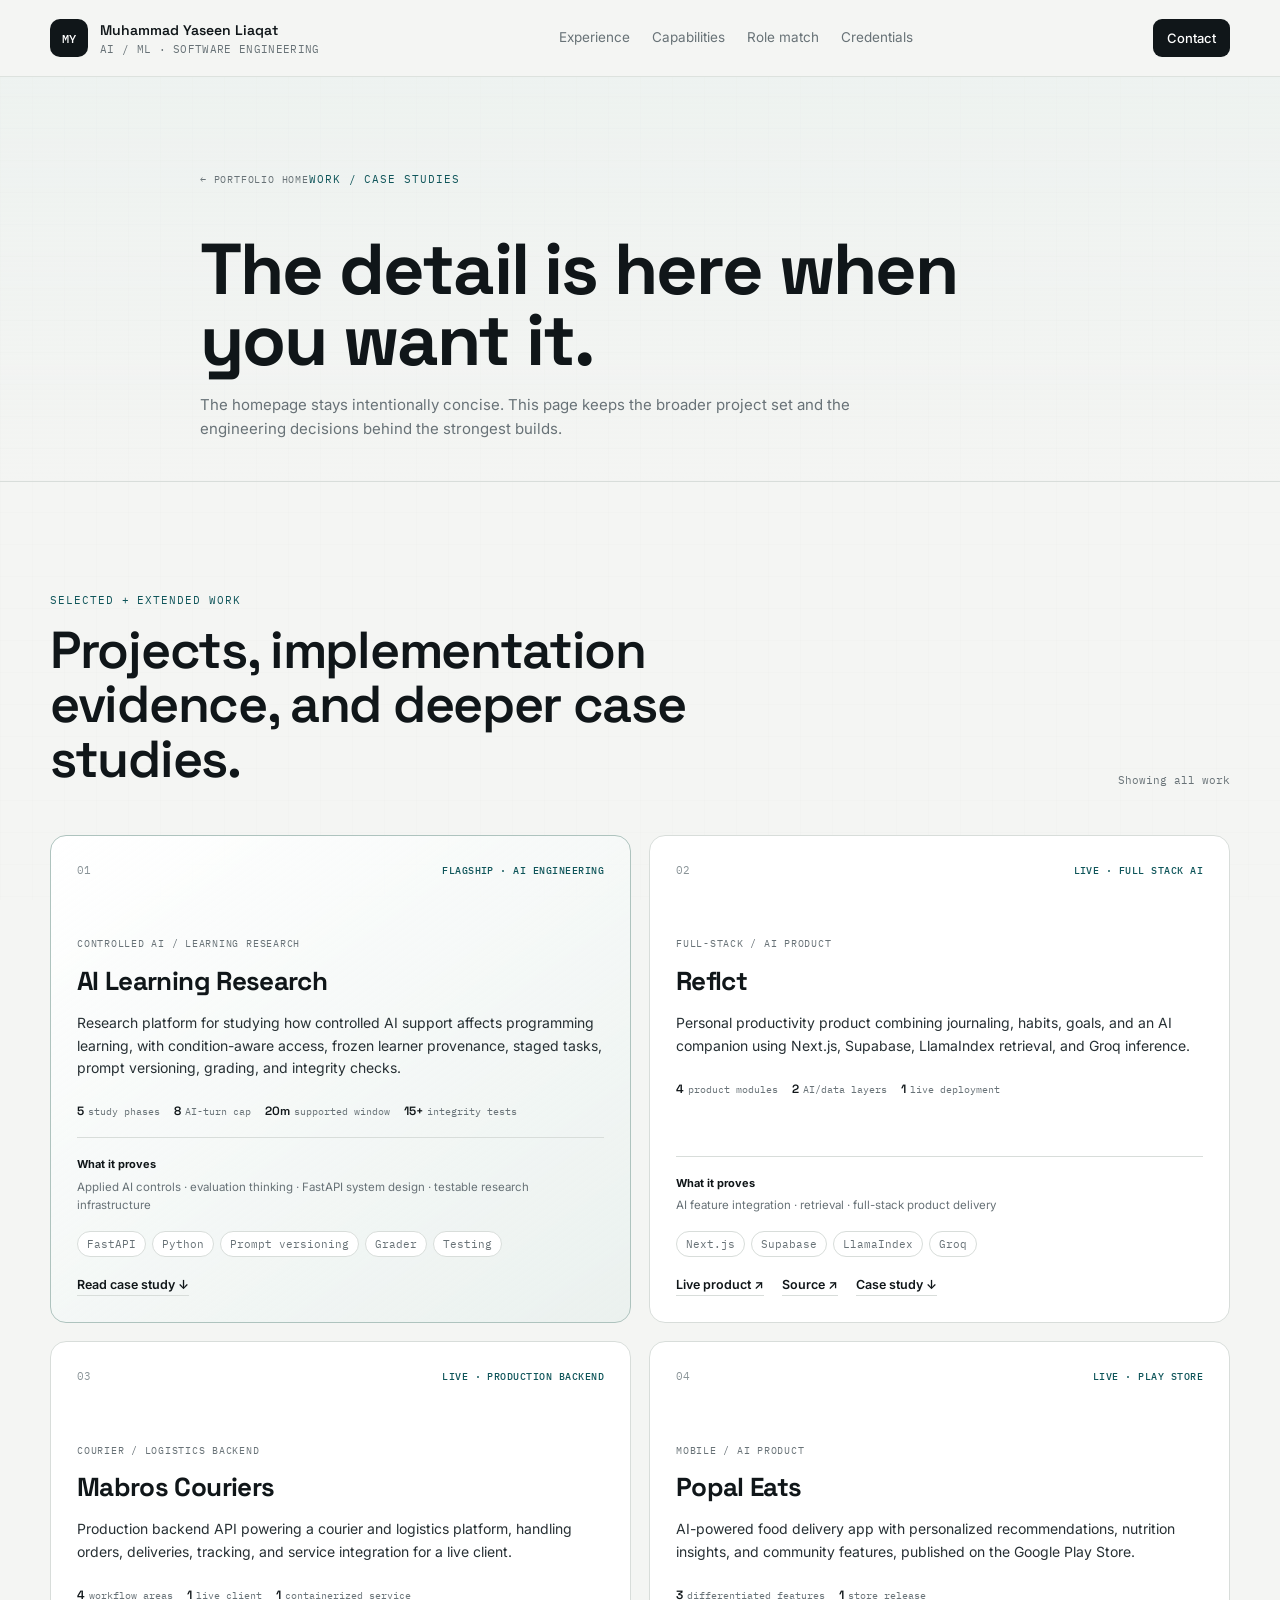
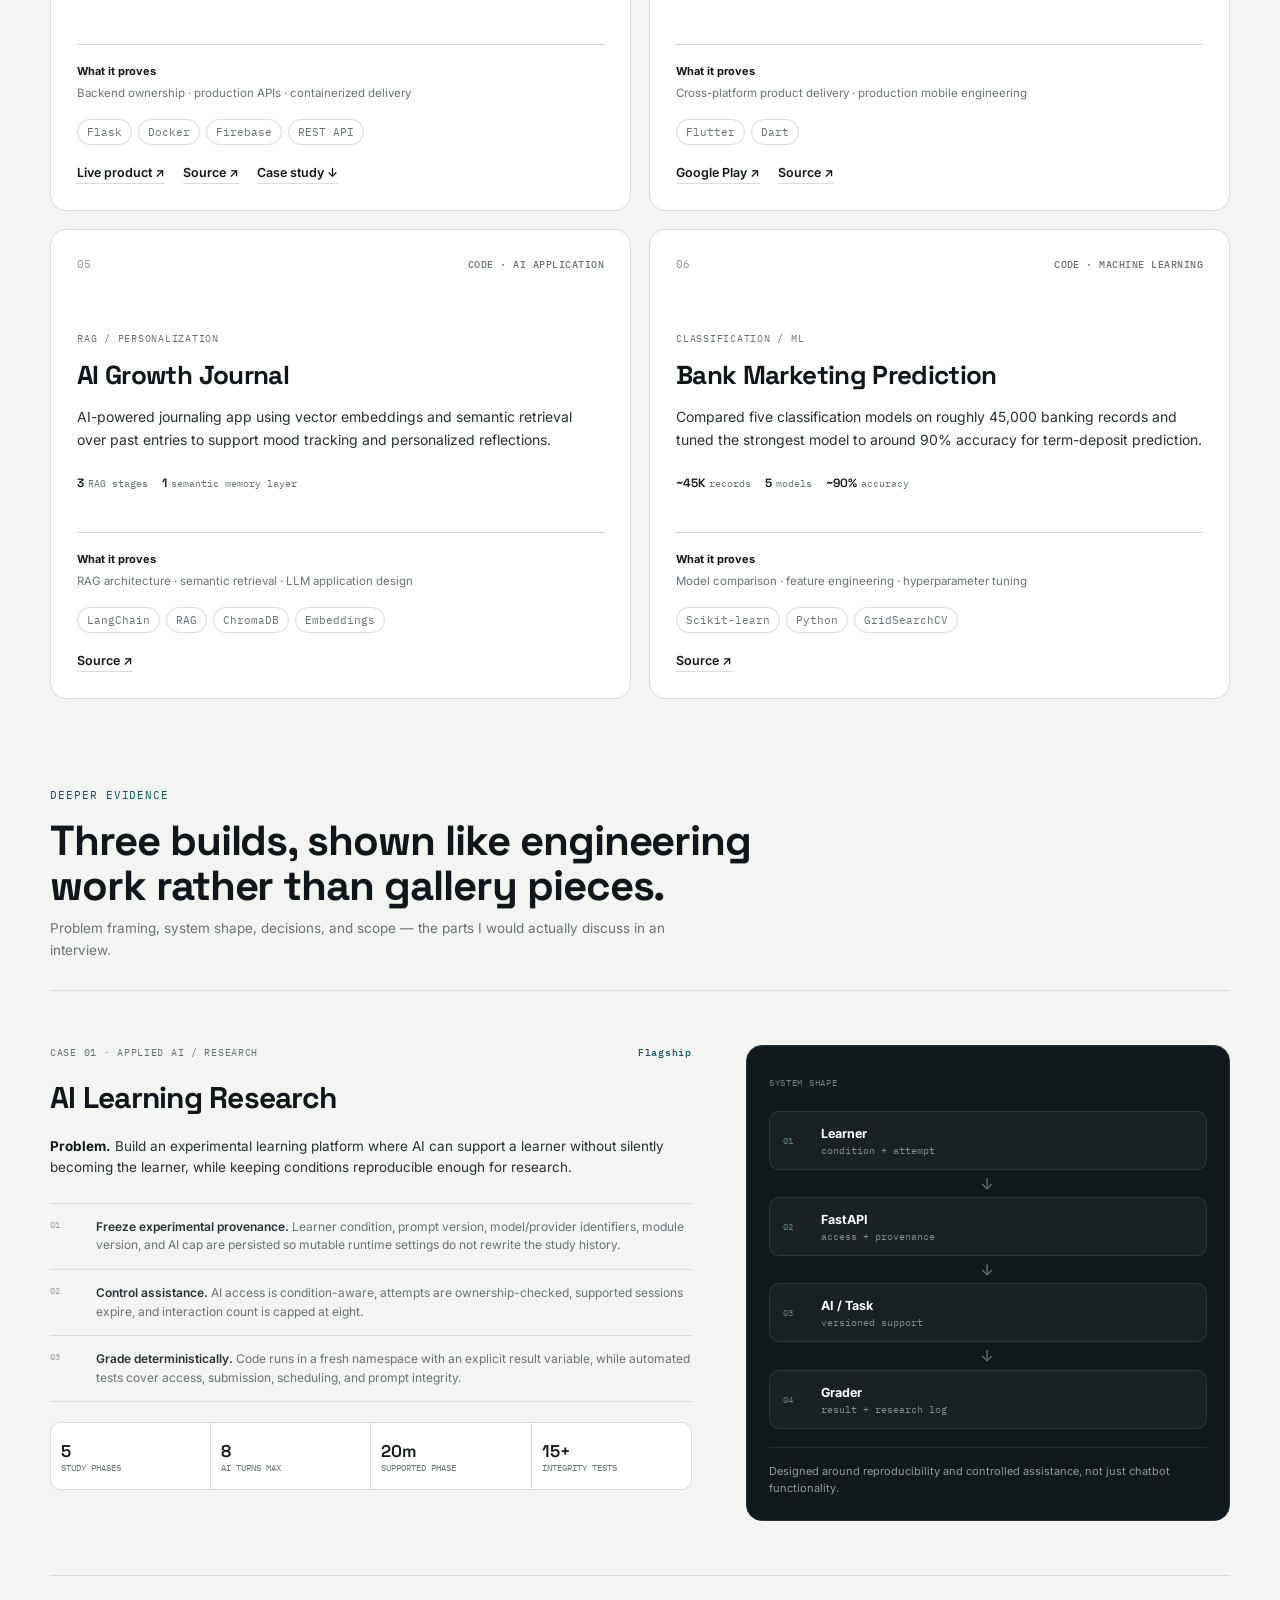
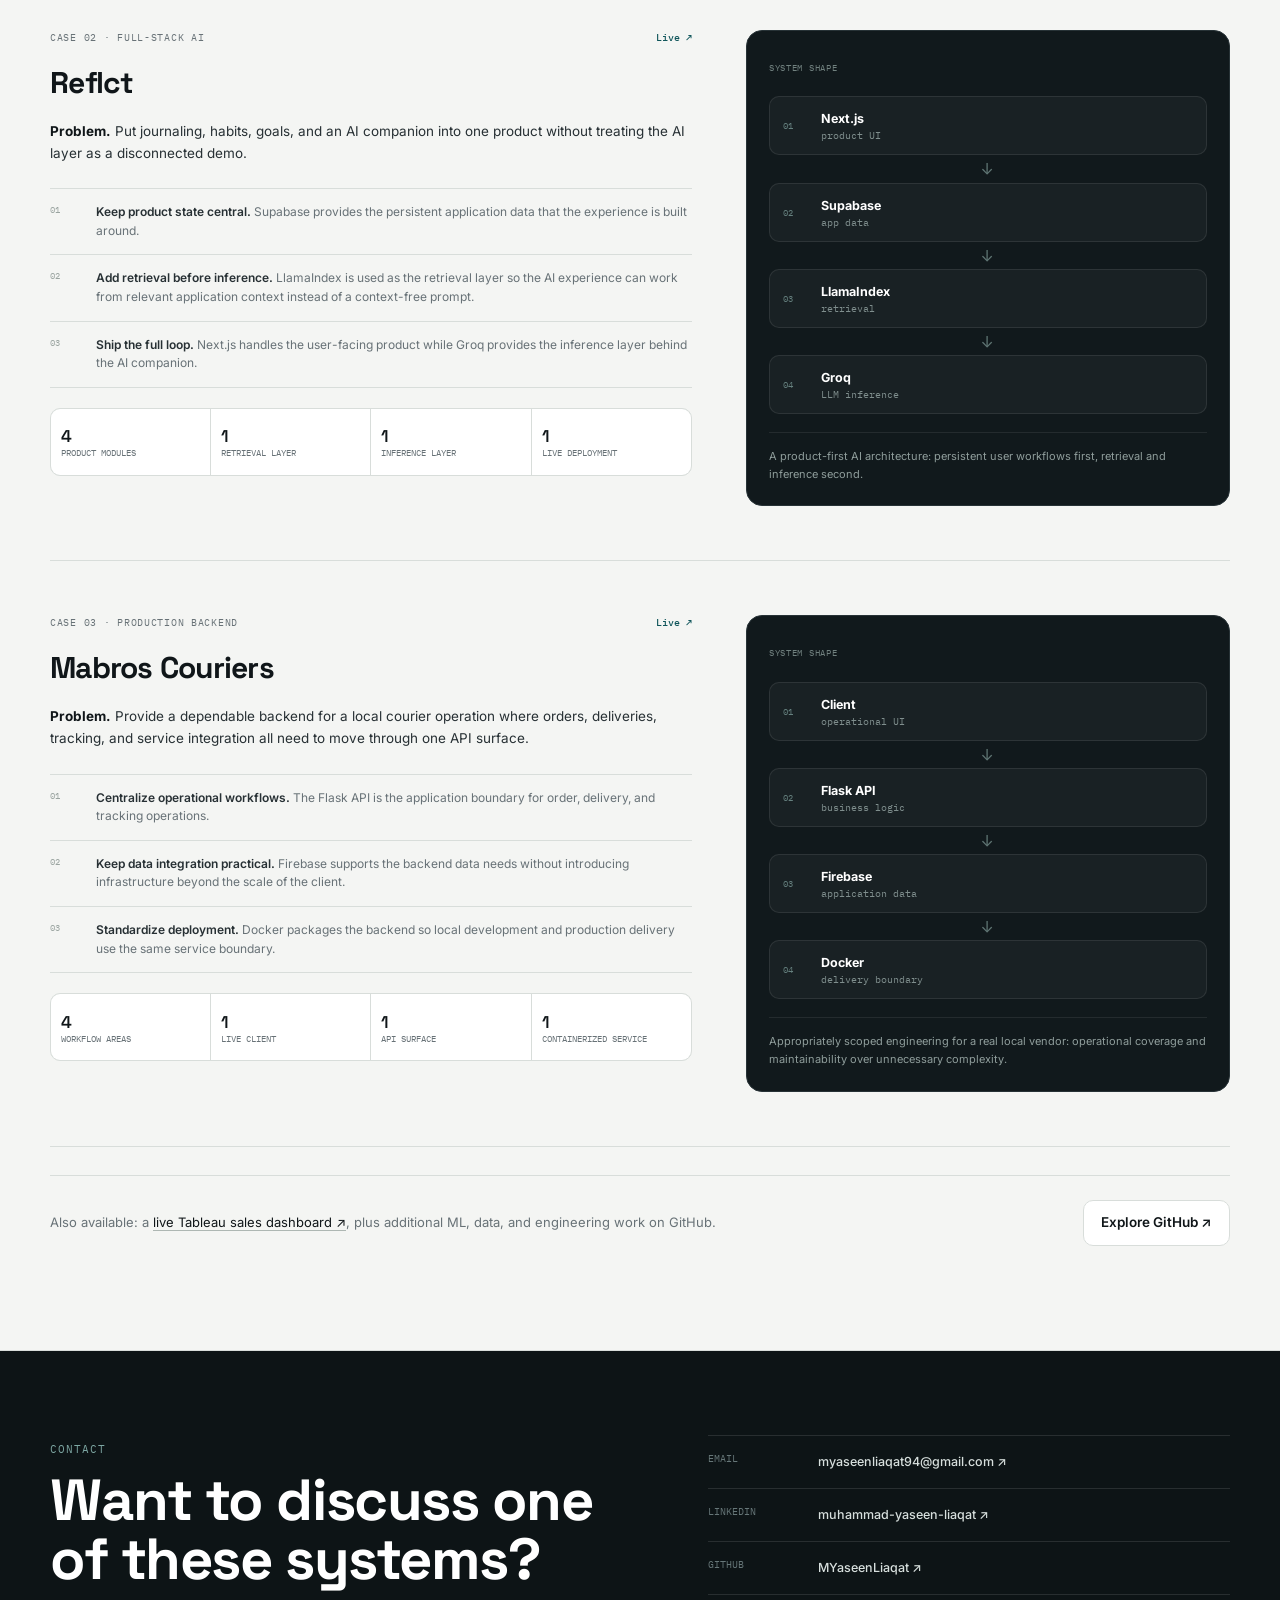
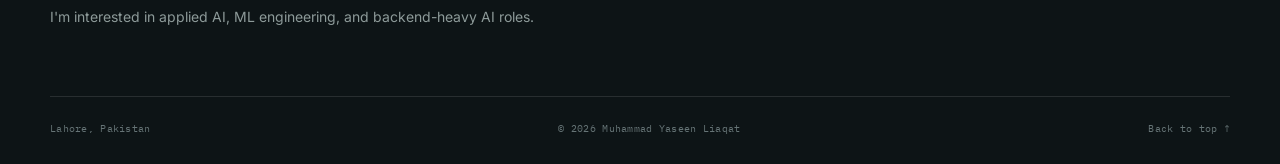
==== projects.html @ 9973aeeb "removed extra details" ====
<!DOCTYPE html>

<html lang="en"><head>
<meta charset="utf-8"/><meta content="width=device-width, initial-scale=1.0" name="viewport"/>
<title>Selected Work — Muhammad Yaseen Liaqat</title>
<meta content="Selected AI, machine learning, backend, mobile, and data projects by Muhammad Yaseen Liaqat, including engineering case studies." name="description"/>
<meta content="#f4f5f3" name="theme-color"/>
<link href="assets/favicon.svg" rel="icon" type="image/svg+xml"/>
<link href="https://fonts.googleapis.com" rel="preconnect"/><link crossorigin="" href="https://fonts.gstatic.com" rel="preconnect"/>
<link href="https://fonts.googleapis.com/css2?family=Space+Grotesk:wght@500;600;700&amp;family=Inter:wght@400;500;600&amp;family=IBM+Plex+Mono:wght@400;500&amp;display=swap" rel="stylesheet"/>
<link href="styles.css" rel="stylesheet"/>
<link href="https://myaseenliaqat.github.io/portfolio/projects.html" rel="canonical"/><meta content="https://myaseenliaqat.github.io/portfolio/projects.html" property="og:url"/></head><body><a class="skip-link" href="#main">Skip to content</a><div aria-hidden="true" class="page-progress"><span id="page-progress-fill"></span></div>
<header class="site-header" id="top"><div class="shell nav-shell">
<a class="brand" href="index.html#profile"><span class="brand-mark">MY</span><span class="brand-copy"><strong>Muhammad Yaseen Liaqat</strong><small>AI / ML · Software Engineering</small></span></a>
<nav aria-label="Primary navigation" class="desktop-nav"><a href="index.html#experience">Experience</a><a href="index.html#capabilities">Capabilities</a><a href="index.html#role-match">Role match</a><a href="index.html#credentials">Credentials</a></nav>
<div class="nav-actions"><a class="nav-contact" href="index.html#contact">Contact</a><button aria-controls="mobile-nav" aria-expanded="false" aria-label="Open navigation" class="menu-button" id="menu-button" type="button"><span></span><span></span></button></div></div>
<nav aria-label="Mobile navigation" class="mobile-nav" id="mobile-nav"><a href="index.html">Portfolio home</a><a href="index.html#experience">Experience</a><a href="index.html#capabilities">Capabilities</a><a href="index.html#role-match">Role match</a><a href="index.html#credentials">Credentials</a><a href="index.html#contact">Contact</a></nav></header>
<main id="main"><section class="subpage-hero"><div class="shell subpage-hero-inner reveal"><a class="back-link mono" href="index.html#projects">← PORTFOLIO HOME</a><span class="section-label mono">WORK / CASE STUDIES</span><h1>The detail is here when you want it.</h1><p>The homepage stays intentionally concise. This page keeps the broader project set and the engineering decisions behind the strongest builds.</p></div></section><section class="section" id="projects">
<div class="shell">
<div class="section-heading reveal">
<div>
<span class="section-label mono">SELECTED + EXTENDED WORK</span>
<h2>Projects, implementation evidence, and deeper case studies.</h2>
</div>
<div aria-live="polite" class="project-filter-status" id="project-filter-status">
<span>Showing all work</span>
<button hidden="" id="clear-project-filter" type="button">Clear filter</button>
</div>
</div>
<div class="project-grid" id="project-grid">
<article class="project-card project-card-featured reveal" data-stack="fastapi python ai prompt-engineering evaluation testing research backend rest-apis">
<div class="project-card-head">
<span class="project-index mono">01</span>
<span class="project-status live">FLAGSHIP · AI ENGINEERING</span>
</div>
<div>
<p class="project-type mono">CONTROLLED AI / LEARNING RESEARCH</p>
<h3>AI Learning Research</h3>
<p class="project-description">Research platform for studying how controlled AI support affects programming learning, with condition-aware access, frozen learner provenance, staged tasks, prompt versioning, grading, and integrity checks.</p>
</div>
<div aria-label="AI Learning Research scope" class="project-metrics">
<span><strong>5</strong> study phases</span><span><strong>8</strong> AI-turn cap</span><span><strong>20m</strong> supported window</span><span><strong>15+</strong> integrity tests</span>
</div>
<div class="project-proof"><strong>What it proves</strong><span>Applied AI controls · evaluation thinking · FastAPI system design · testable research infrastructure</span></div>
<div class="project-stack"><span>FastAPI</span><span>Python</span><span>Prompt versioning</span><span>Grader</span><span>Testing</span></div>
<div class="project-links"><a href="#case-ai-learning">Read case study ↓</a></div>
</article>
<article class="project-card reveal" data-stack="nextjs react javascript supabase groq llamaindex rag embeddings ai product">
<div class="project-card-head">
<span class="project-index mono">02</span>
<span class="project-status live">LIVE · FULL STACK AI</span>
</div>
<div>
<p class="project-type mono">FULL-STACK / AI PRODUCT</p>
<h3>Reflct</h3>
<p class="project-description">Personal productivity product combining journaling, habits, goals, and an AI companion using Next.js, Supabase, LlamaIndex retrieval, and Groq inference.</p>
</div>
<div class="project-metrics"><span><strong>4</strong> product modules</span><span><strong>2</strong> AI/data layers</span><span><strong>1</strong> live deployment</span></div>
<div class="project-proof"><strong>What it proves</strong><span>AI feature integration · retrieval · full-stack product delivery</span></div>
<div class="project-stack"><span>Next.js</span><span>Supabase</span><span>LlamaIndex</span><span>Groq</span></div>
<div class="project-links">
<a href="https://reflct-app-ebon.vercel.app/" rel="noopener" target="_blank">Live product ↗</a>
<a href="https://github.com/MYaseenLiaqat/reflct-app" rel="noopener" target="_blank">Source ↗</a>
<a href="#case-reflct">Case study ↓</a>
</div>
</article>
<article class="project-card reveal" data-stack="flask docker firebase rest-apis python backend">
<div class="project-card-head">
<span class="project-index mono">03</span>
<span class="project-status live">LIVE · PRODUCTION BACKEND</span>
</div>
<div>
<p class="project-type mono">COURIER / LOGISTICS BACKEND</p>
<h3>Mabros Couriers</h3>
<p class="project-description">Production backend API powering a courier and logistics platform, handling orders, deliveries, tracking, and service integration for a live client.</p>
</div>
<div class="project-metrics"><span><strong>4</strong> workflow areas</span><span><strong>1</strong> live client</span><span><strong>1</strong> containerized service</span></div>
<div class="project-proof"><strong>What it proves</strong><span>Backend ownership · production APIs · containerized delivery</span></div>
<div class="project-stack"><span>Flask</span><span>Docker</span><span>Firebase</span><span>REST API</span></div>
<div class="project-links">
<a href="https://mabroscouriers.com/" rel="noopener" target="_blank">Live product ↗</a>
<a href="https://github.com/MYaseenLiaqat/mabros-backend" rel="noopener" target="_blank">Source ↗</a>
<a href="#case-mabros">Case study ↓</a>
</div>
</article>
<article class="project-card reveal" data-stack="flutter dart product mobile ai">
<div class="project-card-head">
<span class="project-index mono">04</span>
<span class="project-status live">LIVE · PLAY STORE</span>
</div>
<div>
<p class="project-type mono">MOBILE / AI PRODUCT</p>
<h3>Popal Eats</h3>
<p class="project-description">AI-powered food delivery app with personalized recommendations, nutrition insights, and community features, published on the Google Play Store.</p>
</div>
<div class="project-metrics"><span><strong>3</strong> differentiated features</span><span><strong>1</strong> store release</span></div>
<div class="project-proof"><strong>What it proves</strong><span>Cross-platform product delivery · production mobile engineering</span></div>
<div class="project-stack"><span>Flutter</span><span>Dart</span></div>
<div class="project-links">
<a href="https://play.google.com/store/apps/details?id=com.popaleats.app" rel="noopener" target="_blank">Google Play ↗</a>
<a href="https://github.com/MYaseenLiaqat/popal-eats" rel="noopener" target="_blank">Source ↗</a>
</div>
</article>
<article class="project-card reveal" data-stack="langchain rag embeddings chromadb prompt-engineering python ai">
<div class="project-card-head">
<span class="project-index mono">05</span>
<span class="project-status">CODE · AI APPLICATION</span>
</div>
<div>
<p class="project-type mono">RAG / PERSONALIZATION</p>
<h3>AI Growth Journal</h3>
<p class="project-description">AI-powered journaling app using vector embeddings and semantic retrieval over past entries to support mood tracking and personalized reflections.</p>
</div>
<div class="project-metrics"><span><strong>3</strong> RAG stages</span><span><strong>1</strong> semantic memory layer</span></div>
<div class="project-proof"><strong>What it proves</strong><span>RAG architecture · semantic retrieval · LLM application design</span></div>
<div class="project-stack"><span>LangChain</span><span>RAG</span><span>ChromaDB</span><span>Embeddings</span></div>
<div class="project-links"><a href="https://github.com/MYaseenLiaqat/ai-journal" rel="noopener" target="_blank">Source ↗</a></div>
</article>
<article class="project-card reveal" data-stack="scikit-learn python ml feature-engineering model-tuning data">
<div class="project-card-head">
<span class="project-index mono">06</span>
<span class="project-status">CODE · MACHINE LEARNING</span>
</div>
<div>
<p class="project-type mono">CLASSIFICATION / ML</p>
<h3>Bank Marketing Prediction</h3>
<p class="project-description">Compared five classification models on roughly 45,000 banking records and tuned the strongest model to around 90% accuracy for term-deposit prediction.</p>
</div>
<div class="project-metrics"><span><strong>~45K</strong> records</span><span><strong>5</strong> models</span><span><strong>~90%</strong> accuracy</span></div>
<div class="project-proof"><strong>What it proves</strong><span>Model comparison · feature engineering · hyperparameter tuning</span></div>
<div class="project-stack"><span>Scikit-learn</span><span>Python</span><span>GridSearchCV</span></div>
<div class="project-links"><a href="https://github.com/MYaseenLiaqat/bank-marketing-ml" rel="noopener" target="_blank">Source ↗</a></div>
</article>
</div>
<div class="case-study-heading reveal">
<span class="section-label mono">DEEPER EVIDENCE</span>
<h3>Three builds, shown like engineering work rather than gallery pieces.</h3>
<p>Problem framing, system shape, decisions, and scope — the parts I would actually discuss in an interview.</p>
</div>
<div class="case-study-list">
<article class="case-study reveal" id="case-ai-learning">
<div class="case-study-copy">
<div class="case-study-topline"><span class="mono">CASE 01 · APPLIED AI / RESEARCH</span><span>Flagship</span></div>
<h3>AI Learning Research</h3>
<p class="case-study-problem"><strong>Problem.</strong> Build an experimental learning platform where AI can support a learner without silently becoming the learner, while keeping conditions reproducible enough for research.</p>
<div class="case-study-decisions">
<div><span class="mono">01</span><p><strong>Freeze experimental provenance.</strong> Learner condition, prompt version, model/provider identifiers, module version, and AI cap are persisted so mutable runtime settings do not rewrite the study history.</p></div>
<div><span class="mono">02</span><p><strong>Control assistance.</strong> AI access is condition-aware, attempts are ownership-checked, supported sessions expire, and interaction count is capped at eight.</p></div>
<div><span class="mono">03</span><p><strong>Grade deterministically.</strong> Code runs in a fresh namespace with an explicit result variable, while automated tests cover access, submission, scheduling, and prompt integrity.</p></div>
</div>
<div class="case-study-metrics"><span><b>5</b> study phases</span><span><b>8</b> AI turns max</span><span><b>20m</b> supported phase</span><span><b>15+</b> integrity tests</span></div>
</div>
<div aria-label="AI Learning Research system flow" class="case-study-system">
<span class="mono">SYSTEM SHAPE</span>
<div class="system-flow">
<div><small>01</small><strong>Learner</strong><em>condition + attempt</em></div><i>→</i>
<div><small>02</small><strong>FastAPI</strong><em>access + provenance</em></div><i>→</i>
<div><small>03</small><strong>AI / Task</strong><em>versioned support</em></div><i>→</i>
<div><small>04</small><strong>Grader</strong><em>result + research log</em></div>
</div>
<p>Designed around reproducibility and controlled assistance, not just chatbot functionality.</p>
</div>
</article>
<article class="case-study reveal" id="case-reflct">
<div class="case-study-copy">
<div class="case-study-topline"><span class="mono">CASE 02 · FULL-STACK AI</span><a href="https://reflct-app-ebon.vercel.app/" rel="noopener" target="_blank">Live ↗</a></div>
<h3>Reflct</h3>
<p class="case-study-problem"><strong>Problem.</strong> Put journaling, habits, goals, and an AI companion into one product without treating the AI layer as a disconnected demo.</p>
<div class="case-study-decisions">
<div><span class="mono">01</span><p><strong>Keep product state central.</strong> Supabase provides the persistent application data that the experience is built around.</p></div>
<div><span class="mono">02</span><p><strong>Add retrieval before inference.</strong> LlamaIndex is used as the retrieval layer so the AI experience can work from relevant application context instead of a context-free prompt.</p></div>
<div><span class="mono">03</span><p><strong>Ship the full loop.</strong> Next.js handles the user-facing product while Groq provides the inference layer behind the AI companion.</p></div>
</div>
<div class="case-study-metrics"><span><b>4</b> product modules</span><span><b>1</b> retrieval layer</span><span><b>1</b> inference layer</span><span><b>1</b> live deployment</span></div>
</div>
<div aria-label="Reflct system flow" class="case-study-system">
<span class="mono">SYSTEM SHAPE</span>
<div class="system-flow">
<div><small>01</small><strong>Next.js</strong><em>product UI</em></div><i>→</i>
<div><small>02</small><strong>Supabase</strong><em>app data</em></div><i>→</i>
<div><small>03</small><strong>LlamaIndex</strong><em>retrieval</em></div><i>→</i>
<div><small>04</small><strong>Groq</strong><em>LLM inference</em></div>
</div>
<p>A product-first AI architecture: persistent user workflows first, retrieval and inference second.</p>
</div>
</article>
<article class="case-study reveal" id="case-mabros">
<div class="case-study-copy">
<div class="case-study-topline"><span class="mono">CASE 03 · PRODUCTION BACKEND</span><a href="https://mabroscouriers.com/" rel="noopener" target="_blank">Live ↗</a></div>
<h3>Mabros Couriers</h3>
<p class="case-study-problem"><strong>Problem.</strong> Provide a dependable backend for a local courier operation where orders, deliveries, tracking, and service integration all need to move through one API surface.</p>
<div class="case-study-decisions">
<div><span class="mono">01</span><p><strong>Centralize operational workflows.</strong> The Flask API is the application boundary for order, delivery, and tracking operations.</p></div>
<div><span class="mono">02</span><p><strong>Keep data integration practical.</strong> Firebase supports the backend data needs without introducing infrastructure beyond the scale of the client.</p></div>
<div><span class="mono">03</span><p><strong>Standardize deployment.</strong> Docker packages the backend so local development and production delivery use the same service boundary.</p></div>
</div>
<div class="case-study-metrics"><span><b>4</b> workflow areas</span><span><b>1</b> live client</span><span><b>1</b> API surface</span><span><b>1</b> containerized service</span></div>
</div>
<div aria-label="Mabros Couriers system flow" class="case-study-system">
<span class="mono">SYSTEM SHAPE</span>
<div class="system-flow">
<div><small>01</small><strong>Client</strong><em>operational UI</em></div><i>→</i>
<div><small>02</small><strong>Flask API</strong><em>business logic</em></div><i>→</i>
<div><small>03</small><strong>Firebase</strong><em>application data</em></div><i>→</i>
<div><small>04</small><strong>Docker</strong><em>delivery boundary</em></div>
</div>
<p>Appropriately scoped engineering for a real local vendor: operational coverage and maintainability over unnecessary complexity.</p>
</div>
</article>
</div>
<div class="section-cta reveal">
<p>Also available: a <a class="inline-link" href="https://public.tableau.com/views/Tableau_Practice_17418056624600/SalesDashboard?:language=en-GB&amp;:sid=&amp;:redirect=auth&amp;:display_count=n&amp;:origin=viz_share_link" rel="noopener" target="_blank">live Tableau sales dashboard ↗</a>, plus additional ML, data, and engineering work on GitHub.</p>
<a class="button button-secondary" href="https://github.com/MYaseenLiaqat?tab=repositories" rel="noopener" target="_blank">Explore GitHub ↗</a>
</div>
</div>
</section></main>
<footer id="contact"><div class="shell footer-grid"><div><span class="section-label mono">CONTACT</span><h2>Want to discuss one of these systems?</h2><p>I'm interested in applied AI, ML engineering, and backend-heavy AI roles.</p></div><div class="footer-links"><a href="mailto:myaseenliaqat94@gmail.com"><span>Email</span><strong>myaseenliaqat94@gmail.com ↗</strong></a><a href="https://linkedin.com/in/muhammad-yaseen-liaqat" rel="noopener" target="_blank"><span>LinkedIn</span><strong>muhammad-yaseen-liaqat ↗</strong></a><a href="https://github.com/MYaseenLiaqat" rel="noopener" target="_blank"><span>GitHub</span><strong>MYaseenLiaqat ↗</strong></a></div></div><div class="shell footer-bottom mono"><span>Lahore, Pakistan</span><span>© <span id="year">2026</span> Muhammad Yaseen Liaqat</span><a href="#top">Back to top ↑</a></div></footer><script src="script.js"></script>
</body></html>
---- styles.css ----
:root {
  --ink: #101619;
  --ink-2: #273034;
  --muted: #687277;
  --muted-2: #8a9498;
  --paper: #f4f5f3;
  --paper-2: #ecefed;
  --surface: #ffffff;
  --surface-dark: #11191c;
  --line: #d8ddda;
  --line-dark: rgba(255,255,255,.11);
  --accent: #176d73;
  --accent-2: #0f555a;
  --accent-soft: #e1eded;
  --success: #5e765f;
  --font-display: "Space Grotesk", "Inter", sans-serif;
  --font-body: "Inter", sans-serif;
  --font-mono: "IBM Plex Mono", ui-monospace, SFMono-Regular, Menlo, monospace;
  --shell: 1180px;
  --radius: 16px;
  --shadow: 0 24px 60px rgba(16, 22, 25, .08);
}

* { box-sizing: border-box; }
html { scroll-behavior: smooth; scroll-padding-top: 96px; }
body {
  margin: 0;
  color: var(--ink);
  background: var(--paper);
  font-family: var(--font-body);
  line-height: 1.6;
  -webkit-font-smoothing: antialiased;
}
body::before {
  content: "";
  position: fixed;
  inset: 0;
  pointer-events: none;
  opacity: .38;
  z-index: -1;
  background-image:
    linear-gradient(rgba(16,22,25,.022) 1px, transparent 1px),
    linear-gradient(90deg, rgba(16,22,25,.022) 1px, transparent 1px);
  background-size: 32px 32px;
}

::selection { background: var(--accent-soft); color: var(--accent-2); }
a { color: inherit; text-decoration: none; }
button, textarea { font: inherit; }
button { color: inherit; }
img { max-width: 100%; }
h1, h2, h3, h4, p { margin-top: 0; }
h1, h2, h3, h4 { font-family: var(--font-display); letter-spacing: -.025em; }

.shell { width: min(calc(100% - 48px), var(--shell)); margin: 0 auto; }
.mono { font-family: var(--font-mono); }
.skip-link { position: fixed; left: 18px; top: -80px; background: var(--ink); color: white; padding: 10px 14px; border-radius: 8px; z-index: 200; }
.skip-link:focus { top: 18px; }

.page-progress { position: fixed; top: 0; left: 0; width: 100%; height: 2px; z-index: 300; background: transparent; }
.page-progress span { display: block; height: 100%; width: 0; background: var(--accent); }

.site-header {
  position: sticky;
  top: 0;
  z-index: 100;
  background: rgba(244,245,243,.88);
  border-bottom: 1px solid rgba(216,221,218,.82);
  backdrop-filter: blur(18px);
}
.nav-shell { min-height: 76px; display: flex; align-items: center; justify-content: space-between; gap: 28px; }
.brand { display: inline-flex; align-items: center; gap: 12px; min-width: 255px; }
.brand-mark { width: 38px; height: 38px; border-radius: 10px; display: grid; place-items: center; background: var(--ink); color: white; font: 500 12px var(--font-mono); letter-spacing: .04em; }
.brand-copy { display: flex; flex-direction: column; line-height: 1.25; }
.brand-copy strong { font: 600 14px var(--font-display); }
.brand-copy small { margin-top: 3px; color: var(--muted); font: 400 10.5px var(--font-mono); letter-spacing: .03em; text-transform: uppercase; }
.desktop-nav { display: flex; align-items: center; gap: 2px; }
.desktop-nav a { position: relative; padding: 8px 10px; color: var(--muted); font-size: 13.5px; transition: color .18s ease; }
.desktop-nav a::after { content: ""; position: absolute; left: 10px; right: 10px; bottom: 3px; height: 1px; transform: scaleX(0); transform-origin: left; background: var(--accent); transition: transform .18s ease; }
.desktop-nav a:hover, .desktop-nav a.is-active { color: var(--ink); }
.desktop-nav a.is-active::after { transform: scaleX(1); }
.nav-actions { display: flex; align-items: center; gap: 10px; }
.nav-contact { padding: 9px 14px; border-radius: 9px; background: var(--ink); color: white; font-size: 13px; font-weight: 500; }
.menu-button { display: none; width: 42px; height: 42px; border: 1px solid var(--line); background: var(--surface); border-radius: 10px; align-items: center; justify-content: center; flex-direction: column; gap: 5px; cursor: pointer; }
.menu-button span { width: 16px; height: 1px; background: var(--ink); transition: transform .2s ease; }
.mobile-nav { display: none; padding: 4px 24px 18px; border-top: 1px solid var(--line); background: var(--paper); }
.mobile-nav a { display: block; padding: 12px 0; border-bottom: 1px solid var(--line); font-size: 14px; }
.mobile-nav.is-open { display: block; }

.hero { position: relative; overflow: hidden; padding: 92px 0 0; }
.hero::after { content: ""; position: absolute; inset: auto 0 0; height: 1px; background: var(--line); }
.hero-orb { position: absolute; border-radius: 999px; filter: blur(90px); pointer-events: none; opacity: .12; }
.hero-orb-a { width: 480px; height: 480px; background: var(--accent); right: -120px; top: -120px; }
.hero-orb-b { width: 300px; height: 300px; background: var(--accent); left: 25%; bottom: 40px; opacity: .06; }
.hero-grid { position: relative; display: grid; grid-template-columns: minmax(0, 1.15fr) minmax(350px, .85fr); gap: 68px; align-items: center; }
.availability { display: inline-flex; align-items: center; gap: 8px; margin-bottom: 28px; color: var(--accent-2); font-size: 13px; font-weight: 500; }
.availability span { width: 7px; height: 7px; border-radius: 50%; background: var(--accent); box-shadow: 0 0 0 5px rgba(23,109,115,.08); }
.hero-kicker { margin-bottom: 14px; color: var(--muted); font-size: 11.5px; letter-spacing: .08em; }
.hero h1 { max-width: 800px; margin-bottom: 22px; font-size: clamp(44px, 6.3vw, 76px); line-height: .99; font-weight: 600; }
.hero-lede { max-width: 660px; margin-bottom: 24px; color: var(--ink-2); font-size: 18px; line-height: 1.65; }
.hero-role { display: flex; gap: 10px; align-items: center; min-height: 28px; margin-bottom: 30px; color: var(--muted); font-size: 13px; }
.hero-role strong { position: relative; color: var(--accent-2); font: 600 14px var(--font-display); transition: opacity .18s ease, transform .18s ease; }
.hero-role strong.is-changing { opacity: 0; transform: translateY(4px); }
.hero-actions { display: flex; align-items: center; gap: 12px; flex-wrap: wrap; }
.button { min-height: 46px; display: inline-flex; align-items: center; justify-content: center; gap: 9px; padding: 0 17px; border: 1px solid transparent; border-radius: 10px; cursor: pointer; font-size: 13.5px; font-weight: 600; transition: transform .18s ease, background .18s ease, border-color .18s ease; }
.button:hover { transform: translateY(-1px); }
.button-primary { background: var(--ink); color: white; }
.button-primary:hover { background: var(--accent-2); }
.button-secondary { background: var(--surface); border-color: var(--line); }
.button-secondary:hover { border-color: #aeb7b3; }
.button-light { background: white; color: var(--ink); }
.button-light:hover { background: #edf1ef; }
.text-link { padding: 10px 4px; font-size: 13.5px; color: var(--muted); border-bottom: 1px solid transparent; }
.text-link:hover { color: var(--ink); border-color: var(--ink); }
.hero-stats { display: grid; grid-template-columns: repeat(3, minmax(0, 1fr)); gap: 20px; margin-top: 52px; padding: 24px 0 34px; border-top: 1px solid var(--line); }
.hero-stats div { display: flex; flex-direction: column; gap: 4px; }
.hero-stats strong { font: 600 26px var(--font-display); letter-spacing: -.04em; }
.hero-stats span { max-width: 140px; color: var(--muted); font-size: 11.5px; line-height: 1.45; text-transform: uppercase; letter-spacing: .04em; }

.profile-panel { position: relative; padding: 26px; border: 1px solid rgba(255,255,255,.08); border-radius: 20px; background: var(--surface-dark); color: #e9eeec; box-shadow: var(--shadow); overflow: hidden; }
.profile-panel::before { content: ""; position: absolute; inset: 0; background: linear-gradient(135deg, rgba(23,109,115,.16), transparent 35%); pointer-events: none; }
.profile-panel > * { position: relative; }
.panel-topline { display: flex; justify-content: space-between; gap: 20px; padding-bottom: 17px; border-bottom: 1px solid var(--line-dark); color: #7f8d91; font-size: 10.5px; letter-spacing: .06em; }
.panel-status { color: #a9c8c4; font: 500 10.5px var(--font-mono); }
.profile-title-block { display: flex; align-items: center; gap: 14px; padding: 24px 0 20px; }
.profile-avatar { width: 48px; height: 48px; border-radius: 14px; display: grid; place-items: center; color: white; background: rgba(255,255,255,.08); border: 1px solid rgba(255,255,255,.11); font: 500 12px var(--font-mono); }
.profile-title-block h2 { margin-bottom: 2px; color: white; font-size: 18px; }
.profile-title-block p { margin: 0; color: #93a0a4; font-size: 12.5px; }
.profile-facts { margin: 0; }
.profile-facts div { display: grid; grid-template-columns: 105px 1fr; gap: 16px; padding: 11px 0; border-top: 1px solid var(--line-dark); }
.profile-facts dt { color: #758387; font: 400 10.5px var(--font-mono); text-transform: uppercase; letter-spacing: .04em; }
.profile-facts dd { margin: 0; color: #dfe6e4; font-size: 12.5px; text-align: right; }
.profile-proof { margin-top: 18px; padding: 16px; border-radius: 12px; background: rgba(255,255,255,.045); border: 1px solid rgba(255,255,255,.07); }
.profile-proof span { color: #7e9094; font-size: 9.5px; letter-spacing: .08em; }
.profile-proof p { margin: 5px 0 0; color: #bfc9c7; font-size: 12px; line-height: 1.55; }
.proof-strip { position: relative; display: grid; grid-template-columns: repeat(6, 1fr); margin-top: 68px; border-top: 1px solid var(--line); }
.proof-strip span { padding: 17px 10px; border-right: 1px solid var(--line); color: var(--muted); text-align: center; font: 400 10.5px var(--font-mono); text-transform: uppercase; letter-spacing: .04em; }
.proof-strip span:last-child { border-right: none; }

.section { padding: 104px 0; border-bottom: 1px solid var(--line); }
.section-muted { background: rgba(236,239,237,.7); }
.section-heading { display: grid; grid-template-columns: minmax(0, 1.35fr) minmax(280px, .65fr); gap: 50px; align-items: end; margin-bottom: 48px; }
.section-label { display: inline-block; margin-bottom: 14px; color: var(--accent-2); font-size: 10.5px; letter-spacing: .09em; }
.section-heading h2, .credential-grid > div > h2 { max-width: 760px; margin-bottom: 0; font-size: clamp(32px, 4.6vw, 52px); line-height: 1.05; font-weight: 600; }
.section-heading > p { margin-bottom: 2px; color: var(--muted); font-size: 14.5px; }

.experience-list { border-top: 1px solid var(--line); }
.experience-item { display: grid; grid-template-columns: 190px 1fr; gap: 40px; padding: 38px 0; border-bottom: 1px solid var(--line); }
.experience-date { color: var(--muted); font-size: 11px; letter-spacing: .04em; padding-top: 5px; }
.experience-title-row { display: flex; justify-content: space-between; gap: 20px; margin-bottom: 18px; }
.experience-title-row h3 { margin-bottom: 4px; font-size: 22px; }
.experience-title-row p { margin: 0; color: var(--accent-2); font-size: 13.5px; font-weight: 500; }
.experience-title-row > span { height: fit-content; padding: 5px 8px; border-radius: 999px; background: var(--accent-soft); color: var(--accent-2); font: 500 9.5px var(--font-mono); }
.experience-body ul { margin: 0 0 22px; padding-left: 20px; color: var(--ink-2); }
.experience-body li { margin-bottom: 9px; font-size: 14.5px; }
.evidence-row { display: flex; flex-wrap: wrap; gap: 7px; }
.evidence-row span, .project-stack span, .result-tags span { padding: 5px 9px; border: 1px solid var(--line); border-radius: 999px; background: var(--surface); color: var(--muted); font: 400 10.5px var(--font-mono); }

.scope-note { max-width: 760px; margin: -20px 0 34px; color: var(--muted); font-size: 12.5px; }
.impact-strip { display: grid; grid-template-columns: repeat(3, minmax(0, 1fr)); gap: 1px; margin: 4px 0 18px; border: 1px solid var(--line); border-radius: 12px; overflow: hidden; background: var(--line); }
.impact-strip div { min-height: 78px; display: flex; flex-direction: column; justify-content: center; padding: 13px 15px; background: rgba(255,255,255,.58); }
.impact-strip strong { font: 600 20px var(--font-display); letter-spacing: -.04em; }
.impact-strip span { color: var(--muted); font-size: 10px; line-height: 1.35; text-transform: uppercase; letter-spacing: .035em; }

.capability-grid { display: grid; grid-template-columns: repeat(2, 1fr); gap: 18px; }
.capability-card { position: relative; min-height: 300px; padding: 28px; border: 1px solid var(--line); border-radius: var(--radius); background: rgba(255,255,255,.72); transition: border-color .2s ease, transform .2s ease, background .2s ease; }
.capability-card:hover { transform: translateY(-2px); background: white; border-color: #b8c1bd; }
.capability-number { position: absolute; top: 22px; right: 24px; color: #a2abaa; font-size: 11px; }
.capability-card h3 { margin-bottom: 10px; font-size: 22px; }
.capability-card > p { max-width: 560px; margin-bottom: 26px; color: var(--muted); font-size: 13.5px; }
.skill-cloud { display: flex; flex-wrap: wrap; gap: 8px; }
.skill-cloud button { padding: 7px 10px; border: 1px solid var(--line); border-radius: 8px; background: var(--paper); color: var(--ink-2); cursor: pointer; font-size: 11.5px; transition: background .15s ease, border-color .15s ease, color .15s ease, transform .15s ease; }
.skill-cloud button:hover, .skill-cloud button.is-active { background: var(--ink); border-color: var(--ink); color: white; transform: translateY(-1px); }

.project-filter-status { align-self: end; display: flex; justify-content: flex-end; gap: 10px; color: var(--muted); font: 400 11px var(--font-mono); }
.project-filter-status button { border: none; background: none; color: var(--accent-2); text-decoration: underline; cursor: pointer; }
.project-grid { display: grid; grid-template-columns: repeat(2, minmax(0, 1fr)); gap: 18px; }
.project-card { position: relative; min-height: 470px; display: flex; flex-direction: column; padding: 26px; border: 1px solid var(--line); border-radius: var(--radius); background: var(--surface); overflow: hidden; transition: transform .2s ease, border-color .2s ease, box-shadow .2s ease, opacity .25s ease; }
.project-card::before { content: ""; position: absolute; inset: 0; opacity: 0; pointer-events: none; background: radial-gradient(420px circle at var(--mx, 50%) var(--my, 40%), rgba(23,109,115,.08), transparent 60%); transition: opacity .2s ease; }
.project-card:hover { transform: translateY(-3px); border-color: #b6bfbb; box-shadow: 0 18px 42px rgba(16,22,25,.07); }
.project-card:hover::before { opacity: 1; }
.project-card > * { position: relative; }
.project-card.is-dim { opacity: .2; filter: grayscale(.5); }
.project-card.is-match { border-color: var(--accent); box-shadow: 0 16px 42px rgba(23,109,115,.11); }
.project-card-head { display: flex; justify-content: space-between; align-items: center; margin-bottom: 58px; }
.project-index { color: var(--muted-2); font-size: 10.5px; }
.project-status { color: var(--muted); font: 500 9.5px var(--font-mono); letter-spacing: .05em; }
.project-status.live { color: var(--accent-2); }
.project-type { margin-bottom: 9px; color: var(--muted); font-size: 9.5px; letter-spacing: .08em; }
.project-card h3 { margin-bottom: 10px; font-size: 26px; }
.project-description { margin-bottom: 22px; color: var(--ink-2); font-size: 14px; }
.project-proof { display: flex; flex-direction: column; gap: 4px; margin-top: auto; padding-top: 18px; border-top: 1px solid var(--line); }
.project-proof strong { font-size: 11px; }
.project-proof span { color: var(--muted); font-size: 11.5px; }
.project-stack { display: flex; flex-wrap: wrap; gap: 6px; margin: 16px 0 18px; }
.project-links { display: flex; flex-wrap: wrap; gap: 18px; }
.project-links a { font-size: 12.5px; font-weight: 600; border-bottom: 1px solid var(--line); }
.project-links a:hover { border-color: var(--ink); }
.section-cta { display: flex; justify-content: space-between; gap: 20px; align-items: center; margin-top: 28px; padding: 24px 0 0; border-top: 1px solid var(--line); }
.section-cta p { margin: 0; color: var(--muted); font-size: 13px; }

.project-card-featured { border-color: #aec3be; background: linear-gradient(145deg, #fff, rgba(225,237,234,.5)); }
.project-metrics { display: flex; flex-wrap: wrap; gap: 8px 14px; margin: 2px 0 18px; color: var(--muted); font: 400 9.5px var(--font-mono); }
.project-metrics span { display: inline-flex; align-items: baseline; gap: 4px; }
.project-metrics strong { color: var(--ink); font: 600 12px var(--font-display); }
.inline-link { color: var(--ink); border-bottom: 1px solid #aeb7b3; }
.inline-link:hover { border-color: var(--ink); }
.case-study-heading { max-width: 780px; margin: 82px 0 28px; }
.case-study-heading h3 { margin: 0 0 10px; font-size: clamp(28px, 3.8vw, 42px); line-height: 1.08; }
.case-study-heading p { max-width: 670px; margin: 0; color: var(--muted); font-size: 13.5px; }
.case-study-list { border-top: 1px solid var(--line); }
.case-study { display: grid; grid-template-columns: 1.14fr .86fr; gap: 54px; padding: 54px 0; border-bottom: 1px solid var(--line); scroll-margin-top: 104px; }
.case-study-topline { display: flex; justify-content: space-between; gap: 16px; align-items: center; margin-bottom: 14px; }
.case-study-topline > span { color: var(--muted); font-size: 9.5px; letter-spacing: .075em; }
.case-study-topline > span:last-child, .case-study-topline a { color: var(--accent-2); font: 500 10px var(--font-mono); }
.case-study h3 { margin-bottom: 14px; font-size: 30px; }
.case-study-problem { max-width: 760px; margin-bottom: 24px; color: var(--ink-2); font-size: 13.5px; }
.case-study-problem strong { color: var(--ink); }
.case-study-decisions { border-top: 1px solid var(--line); }
.case-study-decisions > div { display: grid; grid-template-columns: 34px 1fr; gap: 12px; padding: 14px 0; border-bottom: 1px solid var(--line); }
.case-study-decisions span { color: #9aa4a0; font-size: 9px; }
.case-study-decisions p { margin: 0; color: var(--muted); font-size: 12px; line-height: 1.55; }
.case-study-decisions strong { color: var(--ink-2); font-weight: 600; }
.case-study-metrics { display: grid; grid-template-columns: repeat(4, 1fr); gap: 1px; margin-top: 20px; overflow: hidden; border: 1px solid var(--line); border-radius: 10px; background: var(--line); }
.case-study-metrics span { display: flex; min-height: 66px; flex-direction: column; justify-content: center; padding: 10px; background: var(--surface); color: var(--muted); font: 400 8.5px var(--font-mono); text-transform: uppercase; }
.case-study-metrics b { color: var(--ink); font: 600 17px var(--font-display); text-transform: none; }
.case-study-system { align-self: start; position: sticky; top: 110px; padding: 22px; border: 1px solid #273236; border-radius: 16px; background: var(--surface-dark); color: #dce5e3; }
.case-study-system > span { color: #71817f; font-size: 9px; letter-spacing: .08em; }
.system-flow { display: flex; flex-direction: column; gap: 8px; margin: 18px 0; }
.system-flow div { display: grid; grid-template-columns: 28px 1fr; grid-template-areas: 'num name' 'num detail'; gap: 0 10px; padding: 12px 13px; border: 1px solid rgba(255,255,255,.09); border-radius: 10px; background: rgba(255,255,255,.035); }
.system-flow small { grid-area: num; align-self: center; color: #66817f; font: 400 9px var(--font-mono); }
.system-flow strong { grid-area: name; color: white; font-size: 12.5px; }
.system-flow em { grid-area: detail; color: #7f8e8d; font: normal 9.5px var(--font-mono); }
.system-flow i { align-self: center; color: #607674; font-style: normal; line-height: .7; transform: rotate(90deg); }
.case-study-system > p { margin: 0; padding-top: 15px; border-top: 1px solid rgba(255,255,255,.08); color: #8f9d9b; font-size: 11px; }

.role-match-section { padding: 104px 0; background: var(--surface-dark); color: #dfe6e4; }
.role-match-grid { display: grid; grid-template-columns: .72fr 1.28fr; gap: 74px; align-items: start; }
.role-match-copy { position: sticky; top: 116px; }
.role-match-copy .section-label { color: #8db4b1; }
.role-match-copy h2 { margin-bottom: 22px; color: white; font-size: clamp(34px, 4.5vw, 54px); line-height: 1.04; }
.role-match-copy > p { color: #aab5b3; font-size: 14.5px; }
.role-match-notes { margin: 28px 0; padding: 0; list-style: none; }
.role-match-notes li { position: relative; padding: 10px 0 10px 22px; border-top: 1px solid var(--line-dark); color: #b8c2c0; font-size: 12.5px; }
.role-match-notes li:last-child { border-bottom: 1px solid var(--line-dark); }
.role-match-notes li::before { content: "↳"; position: absolute; left: 0; color: #6e9793; }
.privacy-note { display: inline-flex; align-items: center; gap: 8px; color: #778c89; font-size: 9.5px; letter-spacing: .06em; }
.privacy-note span { width: 7px; height: 7px; border-radius: 50%; background: #759f9a; box-shadow: 0 0 0 4px rgba(117,159,154,.08); }
.matcher { padding: 24px; border: 1px solid var(--line-dark); border-radius: 18px; background: rgba(255,255,255,.035); }
.matcher label { display: block; margin-bottom: 9px; color: #dbe2e0; font-size: 12px; font-weight: 600; }
.matcher textarea { width: 100%; resize: vertical; min-height: 260px; padding: 16px; border: 1px solid rgba(255,255,255,.12); outline: none; border-radius: 12px; background: #0d1416; color: #e7ecea; font-size: 13px; line-height: 1.6; box-shadow: inset 0 0 0 1px transparent; transition: border-color .18s ease, box-shadow .18s ease; }
.matcher textarea::placeholder { color: #647276; }
.matcher textarea:focus { border-color: #5f9793; box-shadow: inset 0 0 0 1px #5f9793; }
.matcher-actions { display: flex; align-items: center; gap: 12px; margin-top: 12px; flex-wrap: wrap; }
.text-button { border: none; background: transparent; color: #8e9b9d; cursor: pointer; font-size: 12px; }
.text-button:hover { color: white; }
.shortcut { margin-left: auto; color: #657376; font-size: 9.5px; }
.matcher-empty { margin-top: 24px; padding: 26px 0 4px; border-top: 1px solid var(--line-dark); }
.matcher-empty span { color: #6f8987; font-size: 9.5px; letter-spacing: .08em; }
.matcher-empty p { max-width: 620px; margin: 6px 0 0; color: #899796; font-size: 12.5px; }
.matcher-results { margin-top: 24px; padding-top: 24px; border-top: 1px solid var(--line-dark); }
.match-score-block { display: grid; grid-template-columns: 110px 1fr; gap: 22px; align-items: center; }
.score-ring { --score: 0deg; width: 104px; aspect-ratio: 1; display: grid; place-items: center; border-radius: 50%; background: conic-gradient(#79aaa5 var(--score), rgba(255,255,255,.08) 0); position: relative; }
.score-ring::after { content: ""; position: absolute; inset: 8px; border-radius: inherit; background: var(--surface-dark); }
.score-ring strong { position: relative; z-index: 1; color: white; font: 600 22px var(--font-display); }
.match-score-block .mono { color: #718381; font-size: 9.5px; letter-spacing: .08em; }
.match-score-block h3 { margin: 4px 0 4px; color: white; font-size: 22px; }
.match-score-block p { margin: 0; color: #8f9d9c; font-size: 12px; }

.recruiter-brief { margin-top: 24px; padding: 16px; border: 1px solid rgba(121,170,165,.18); border-radius: 12px; background: rgba(121,170,165,.055); }
.recruiter-brief .mono { display: block; margin-bottom: 6px; color: #73918e; font-size: 9px; letter-spacing: .08em; }
.recruiter-brief p { margin: 0; color: #b4c0be; font-size: 12px; line-height: 1.65; }
.match-columns { display: grid; grid-template-columns: 1fr 1fr; gap: 20px; margin-top: 26px; }
.match-columns h4, .evidence-output h4 { margin-bottom: 10px; color: #d7dfdd; font-size: 12px; }
.result-tags { display: flex; flex-wrap: wrap; gap: 7px; }
.result-tags span { border-color: rgba(121,170,165,.25); background: rgba(121,170,165,.09); color: #b9d1ce; }
.result-tags.muted span { border-color: rgba(255,255,255,.1); background: rgba(255,255,255,.035); color: #879492; }
.evidence-output { margin-top: 26px; padding-top: 20px; border-top: 1px solid var(--line-dark); }
.evidence-output ul { margin: 0; padding-left: 18px; color: #aeb9b7; }
.evidence-output li { margin-bottom: 6px; font-size: 12px; }
.experience-warning { margin-top: 18px; padding: 12px 14px; border: 1px solid rgba(255,255,255,.09); border-radius: 10px; color: #aeb9b7; background: rgba(255,255,255,.03); font-size: 11.5px; }
.copy-summary { margin-top: 20px; border: 0; border-bottom: 1px solid #697c7a; background: transparent; color: #a6b8b6; cursor: pointer; padding: 0 0 2px; font-size: 11px; }
.copy-summary:hover { color: white; border-color: white; }

.credential-grid { display: grid; grid-template-columns: 1fr 1fr; gap: 70px; }
.credential-grid > div > h2 { margin-bottom: 36px; }
.credential-list { border-top: 1px solid var(--line); }
.credential-list article { position: relative; padding: 20px 0; border-bottom: 1px solid var(--line); }
.credential-date { display: block; margin-bottom: 6px; color: var(--muted); font-size: 9.5px; letter-spacing: .05em; }
.credential-list h3 { margin-bottom: 4px; font-size: 17px; }
.credential-list p { margin: 0; color: var(--muted); font-size: 12.5px; }
.credential-list a { border-bottom: 1px solid transparent; }
.credential-list a:hover { border-color: var(--ink); }
.credential-featured { padding-right: 52px !important; }
.credential-badge { position: absolute; right: 0; top: 20px; padding: 4px 6px; border-radius: 6px; background: var(--accent-soft); color: var(--accent-2); font: 500 9px var(--font-mono); }


/* Credential presentation — selected evidence, not a badge wall */
.profile-learning { margin-top: 14px; padding: 13px 0 0; border-top: 1px solid var(--line-dark); }
.profile-learning span { color: #73817f; font-size: 9px; letter-spacing: .08em; }
.profile-learning p { margin: 5px 0 0; color: #b5bfbd; font-size: 11.5px; line-height: 1.5; }

.credential-heading { margin-bottom: 42px; }
.credential-layout { display: grid; grid-template-columns: .72fr 1.28fr; gap: 64px; align-items: start; }
.mini-label { display: block; margin-bottom: 16px; color: var(--accent-2); font-size: 9.5px; letter-spacing: .08em; }
.education-panel { position: sticky; top: 104px; }
.education-panel .credential-list { margin-top: 0; }
.selected-credentials { min-width: 0; }
.selected-credentials-topline { display: flex; justify-content: space-between; gap: 20px; align-items: baseline; margin-bottom: 16px; }
.selected-credentials-topline .mini-label { margin: 0; }
.selected-credentials-topline > span:last-child { color: #9aa4a0; font-size: 8.5px; letter-spacing: .08em; }

.credential-showcase { display: grid; grid-template-columns: 190px 1fr; gap: 24px; align-items: stretch; padding: 18px; margin-bottom: 14px; border: 1px solid var(--line); border-radius: 16px; background: rgba(255,255,255,.58); transition: border-color .2s ease, transform .2s ease, box-shadow .2s ease; }
.credential-showcase:hover { transform: translateY(-2px); border-color: #b9c2be; box-shadow: 0 16px 34px rgba(16,22,25,.055); }
.credential-showcase-featured { background: linear-gradient(135deg, rgba(255,255,255,.92), rgba(225,237,234,.44)); border-color: #b7c8c3; }
.credential-showcase-copy { display: flex; min-width: 0; flex-direction: column; padding: 4px 2px; }
.credential-meta-row { display: flex; justify-content: space-between; gap: 12px; align-items: center; margin-bottom: 10px; }
.credential-meta-row .mono { color: var(--muted); font-size: 9px; letter-spacing: .055em; }
.credential-pill { flex: 0 0 auto; padding: 4px 7px; border: 1px solid #cad4d0; border-radius: 999px; color: var(--accent-2); background: rgba(255,255,255,.55); font: 500 8.5px var(--font-mono); letter-spacing: .05em; }
.credential-showcase h3 { margin: 0 0 8px; font-size: 20px; line-height: 1.15; }
.credential-showcase p { margin: 0 0 18px; color: var(--muted); font-size: 12.5px; line-height: 1.6; }
.credential-actions { display: flex; align-items: center; gap: 14px; flex-wrap: wrap; margin-top: auto; }
.credential-actions a { border-bottom: 1px solid #9da8a4; font-size: 11px; font-weight: 600; }
.credential-actions a:hover { border-color: var(--ink); }
.credential-actions .mono { color: #8c9793; font-size: 8.5px; letter-spacing: .055em; }

.credential-preview { position: relative; min-height: 142px; overflow: hidden; padding: 0; border: 1px solid #d9dfdc; border-radius: 11px; background: #fff; cursor: zoom-in; }
.credential-preview img { width: 100%; height: 100%; min-height: 142px; object-fit: cover; object-position: center; transition: transform .28s ease, opacity .2s ease; }
.credential-preview::after { content: ""; position: absolute; inset: 0; background: linear-gradient(to top, rgba(13,20,22,.34), transparent 42%); opacity: 0; transition: opacity .2s ease; }
.credential-preview span { position: absolute; z-index: 1; left: 10px; bottom: 9px; color: white; opacity: 0; transform: translateY(3px); font: 500 9px var(--font-mono); letter-spacing: .06em; transition: opacity .2s ease, transform .2s ease; }
.credential-preview:hover::after, .credential-preview:focus-visible::after { opacity: 1; }
.credential-preview:hover span, .credential-preview:focus-visible span { opacity: 1; transform: none; }
.credential-preview:hover img { transform: scale(1.025); }

.credential-track-card { grid-template-columns: 190px 1fr; }
.credential-track-visual { display: grid; grid-template-columns: 1fr 1fr; gap: 7px; align-self: center; }
.credential-track-visual button { aspect-ratio: 1 / 1; overflow: hidden; padding: 0; border: 1px solid #d9dfdc; border-radius: 9px; background: white; cursor: zoom-in; transition: transform .18s ease, border-color .18s ease; }
.credential-track-visual button:hover { transform: translateY(-2px); border-color: #aebbb6; }
.credential-track-visual img { width: 100%; height: 100%; object-fit: cover; }

.additional-credentials { margin-top: 20px; border-top: 1px solid var(--line); border-bottom: 1px solid var(--line); }
.additional-credentials summary { display: flex; justify-content: space-between; align-items: center; gap: 16px; padding: 16px 2px; cursor: pointer; list-style: none; font-size: 12.5px; font-weight: 600; }
.additional-credentials summary::-webkit-details-marker { display: none; }
.additional-credentials summary::after { content: "+"; color: var(--accent-2); font: 500 17px var(--font-mono); }
.additional-credentials[open] summary::after { content: "−"; }
.additional-credentials summary small { margin-left: auto; color: var(--muted); font: 400 9px var(--font-mono); letter-spacing: .05em; }
.additional-credential-list { padding: 0 0 10px; }
.additional-credential-list a { display: flex; justify-content: space-between; gap: 16px; align-items: center; padding: 13px 2px; border-top: 1px solid var(--line); }
.additional-credential-list a:hover strong { color: var(--accent-2); }
.additional-credential-list span { display: flex; flex-direction: column; gap: 3px; }
.additional-credential-list strong { font-size: 12.5px; font-weight: 600; transition: color .15s ease; }
.additional-credential-list small { color: var(--muted); font: 400 9px var(--font-mono); }
.additional-credential-list b { color: #8c9894; font-weight: 400; }

.credential-dialog { width: min(960px, calc(100vw - 34px)); max-height: calc(100vh - 34px); padding: 0; border: 1px solid #343d3e; border-radius: 16px; background: #111719; color: white; box-shadow: 0 34px 100px rgba(0,0,0,.34); }
.credential-dialog::backdrop { background: rgba(10,14,16,.72); backdrop-filter: blur(5px); }
.credential-dialog-bar { display: flex; justify-content: space-between; align-items: center; gap: 20px; padding: 14px 16px; border-bottom: 1px solid rgba(255,255,255,.09); }
.credential-dialog-bar strong { min-width: 0; overflow: hidden; text-overflow: ellipsis; white-space: nowrap; font-size: 12px; font-weight: 500; }
.credential-dialog-bar button { border: 0; background: transparent; color: #a8b3b1; cursor: pointer; font-size: 11px; }
.credential-dialog-bar button:hover { color: white; }
.credential-dialog-stage { display: grid; place-items: center; max-height: calc(100vh - 100px); padding: 18px; overflow: auto; background: #0c1113; }
.credential-dialog-stage img { display: block; max-width: 100%; max-height: calc(100vh - 136px); width: auto; height: auto; border-radius: 8px; background: white; }

.writing-grid { display: grid; grid-template-columns: repeat(2, 1fr); gap: 18px; }
.writing-card { min-height: 310px; display: flex; flex-direction: column; padding: 28px; border: 1px solid var(--line); border-radius: var(--radius); background: var(--surface); transition: transform .2s ease, border-color .2s ease, box-shadow .2s ease; }
.writing-card:hover { transform: translateY(-3px); border-color: #b7c0bc; box-shadow: 0 18px 40px rgba(16,22,25,.06); }
.writing-card > span { color: var(--accent-2); font-size: 9.5px; letter-spacing: .08em; }
.writing-card h3 { margin: 18px 0 12px; font-size: 23px; line-height: 1.16; }
.writing-card p { color: var(--muted); font-size: 13.5px; }
.writing-card strong { margin-top: auto; font-size: 12px; }

footer { padding: 84px 0 28px; background: #0d1416; color: #dfe6e4; }
.footer-grid { display: grid; grid-template-columns: 1.05fr .95fr; gap: 80px; padding-bottom: 54px; }
footer .section-label { color: #7da7a3; }
footer h2 { max-width: 700px; margin-bottom: 16px; color: white; font-size: clamp(34px, 5vw, 58px); line-height: 1.02; }
footer p { max-width: 620px; color: #8d9a99; font-size: 14px; }
.footer-links { border-top: 1px solid var(--line-dark); }
.footer-links a { display: grid; grid-template-columns: 90px 1fr; gap: 20px; padding: 16px 0; border-bottom: 1px solid var(--line-dark); }
.footer-links span { color: #667678; font: 400 10px var(--font-mono); text-transform: uppercase; }
.footer-links strong { color: #d7dfdd; font-size: 12.5px; font-weight: 500; }
.footer-links a:hover strong { color: white; }

.footer-contact-row { display: grid; grid-template-columns: 1fr auto; gap: 10px; align-items: stretch; border-bottom: 1px solid var(--line-dark); }
.footer-contact-row > a { border-bottom: 0; }
.footer-contact-row button { align-self: center; margin-right: 2px; padding: 6px 9px; border: 1px solid rgba(255,255,255,.12); border-radius: 7px; background: transparent; color: #7f8f8e; cursor: pointer; font: 400 9px var(--font-mono); }
.footer-contact-row button:hover { color: white; border-color: rgba(255,255,255,.28); }
.footer-bottom { display: flex; justify-content: space-between; gap: 20px; flex-wrap: wrap; padding-top: 24px; border-top: 1px solid var(--line-dark); color: #667476; font-size: 9.5px; letter-spacing: .03em; }
.footer-bottom a:hover { color: white; }

.reveal { opacity: 0; transform: translateY(18px); transition: opacity .62s ease, transform .62s cubic-bezier(.22,1,.36,1); }
.reveal.is-visible { opacity: 1; transform: none; }

:focus-visible { outline: 2px solid var(--accent); outline-offset: 3px; }

@media (prefers-reduced-motion: reduce) {
  html { scroll-behavior: auto; }
  *, *::before, *::after { animation-duration: .001ms !important; animation-iteration-count: 1 !important; transition-duration: .001ms !important; }
  .reveal { opacity: 1; transform: none; }
}

@media (max-width: 1040px) {
  .desktop-nav { display: none; }
  .menu-button { display: flex; }
  .hero-grid { grid-template-columns: 1fr; gap: 42px; }
  .profile-panel { max-width: 680px; }
  .proof-strip { grid-template-columns: repeat(3, 1fr); }
  .proof-strip span:nth-child(3) { border-right: 0; }
  .proof-strip span:nth-child(-n+3) { border-bottom: 1px solid var(--line); }
  .role-match-grid { grid-template-columns: 1fr; gap: 44px; }
  .case-study { grid-template-columns: 1fr; gap: 28px; }
  .case-study-system { position: static; }
  .role-match-copy { position: static; }
}

@media (max-width: 980px) {
  .credential-layout { grid-template-columns: 1fr; gap: 36px; }
  .education-panel { position: static; }
}

@media (max-width: 800px) {
  .shell { width: min(calc(100% - 32px), var(--shell)); }
  .section, .role-match-section { padding: 76px 0; }
  .hero { padding-top: 70px; }
  .section-heading, .credential-grid, .footer-grid { grid-template-columns: 1fr; gap: 28px; }
  .credential-showcase, .credential-track-card { grid-template-columns: 154px 1fr; gap: 18px; }
  .section-heading { margin-bottom: 34px; }
  .experience-item { grid-template-columns: 1fr; gap: 10px; }
  .impact-strip { grid-template-columns: 1fr 1fr 1fr; }
  .case-study-metrics { grid-template-columns: repeat(2, 1fr); }
  .capability-grid, .project-grid, .writing-grid { grid-template-columns: 1fr; }
  .project-card { min-height: auto; }
  .project-card-head { margin-bottom: 40px; }
  .project-filter-status { justify-content: flex-start; }
  .match-columns { grid-template-columns: 1fr; }
}

@media (max-width: 640px) {
  .credential-showcase, .credential-track-card { grid-template-columns: 1fr; }
  .credential-preview { min-height: 190px; max-height: 250px; }
  .credential-track-visual { grid-template-columns: repeat(4, 1fr); }
  .selected-credentials-topline > span:last-child { display: none; }
}

@media (max-width: 560px) {
  .nav-shell { min-height: 68px; }
  .brand-copy small { display: none; }
  .brand { min-width: 0; }
  .brand-copy strong { font-size: 12px; }
  .nav-contact { display: none; }
  .hero h1 { font-size: clamp(40px, 13vw, 56px); }
  .hero-lede { font-size: 16px; }
  .hero-actions { align-items: stretch; }
  .hero-actions .button { width: 100%; }
  .hero-actions .text-link { width: 100%; text-align: center; }
  .hero-stats { grid-template-columns: 1fr; gap: 12px; }
  .hero-stats div { display: grid; grid-template-columns: 70px 1fr; align-items: baseline; }
  .proof-strip { grid-template-columns: repeat(2, 1fr); }
  .proof-strip span { border-bottom: 1px solid var(--line) !important; }
  .proof-strip span:nth-child(even) { border-right: 0; }
  .proof-strip span:nth-last-child(-n+2) { border-bottom: 0 !important; }
  .capability-card, .project-card, .writing-card, .matcher { padding: 21px; }
  .profile-facts div { grid-template-columns: 1fr; gap: 3px; }
  .profile-facts dd { text-align: left; }
  .experience-title-row { flex-direction: column; }
  .impact-strip { grid-template-columns: 1fr; }
  .case-study-metrics { grid-template-columns: 1fr 1fr; }
  .section-cta { flex-direction: column; align-items: flex-start; }
  .match-score-block { grid-template-columns: 1fr; }
  .score-ring { width: 92px; }
  .shortcut { display: none; }
  .footer-links a { grid-template-columns: 1fr; gap: 3px; }
}

/* Credential title verification link */
.credential-title-link{
  color: inherit;
  text-decoration: none;
  transition: color 0.18s ease;
}
.credential-title-link:hover{ color: var(--accent-ink); }
.credential-title-link:focus-visible{ outline: 2px solid var(--accent); outline-offset: 3px; border-radius: 4px; }


/* =========================================================
   Concise homepage + dedicated work page
   ========================================================= */
.impact-strip-compact { grid-template-columns: repeat(2, minmax(0, 1fr)); max-width: 640px; }
.project-grid-home .project-card { min-height: 390px; }
.compact-project .project-card-head { margin-bottom: 34px; }
.compact-project .project-description { margin-bottom: 16px; }
.compact-project .project-proof { padding-top: 14px; }
.compact-project .project-stack { margin: 13px 0 15px; }

.credential-compact-layout { display: grid; grid-template-columns: .72fr 1.28fr; gap: 56px; align-items: start; }
.education-compact { padding-right: 12px; }
.education-compact > article { padding: 18px 0 22px; border-bottom: 1px solid var(--line); }
.education-compact h3 { margin: 5px 0 4px; font-size: 24px; }
.education-compact p { margin: 0; color: var(--muted); font-size: 13px; }
.education-secondary { display: grid; gap: 0; }
.education-secondary > span { display: flex; flex-direction: column; gap: 3px; padding: 14px 0; border-bottom: 1px solid var(--line); }
.education-secondary strong { font-size: 12.5px; }
.education-secondary small { color: var(--muted); font: 400 10px var(--font-mono); }
.credential-compact-grid { display: grid; grid-template-columns: repeat(3, minmax(0, 1fr)); gap: 12px; }
.credential-mini { min-height: 238px; display: flex; flex-direction: column; padding: 20px; border: 1px solid var(--line); border-radius: 14px; background: rgba(255,255,255,.6); }
.credential-mini-featured { border-color: #b7c8c3; background: linear-gradient(145deg, rgba(255,255,255,.95), rgba(225,237,234,.45)); }
.credential-mini h3 { margin: 10px 0 9px; font-size: 18px; line-height: 1.15; }
.credential-mini p { margin: 0; color: var(--muted); font-size: 11.5px; line-height: 1.55; }
.credential-mini-actions { display: flex; gap: 14px; margin-top: auto; padding-top: 18px; }
.credential-mini-actions a, .credential-text-preview, .credential-mini-details summary { color: var(--ink); font: 600 11px var(--font-body); }
.credential-mini-actions a { border-bottom: 1px solid var(--line); }
.credential-text-preview { margin-top: auto; padding: 18px 0 0; border: 0; background: none; text-align: left; cursor: pointer; }
.credential-mini-details { margin-top: auto; padding-top: 16px; }
.credential-mini-details summary { cursor: pointer; }
.badge-mini-grid { display: grid; grid-template-columns: 1fr 1fr; gap: 6px; padding-top: 10px; }
.badge-mini-grid button { padding: 7px 8px; border: 1px solid var(--line); border-radius: 7px; background: var(--surface); color: var(--muted); font: 500 9.5px var(--font-mono); cursor: pointer; }
.badge-mini-grid button:hover { border-color: var(--accent); color: var(--accent-2); }
.compact-additional { max-width: 100%; margin-top: 22px; }

.writing-card-compact { min-height: 190px; }
.writing-card-compact h3 { margin-top: 14px; font-size: 21px; }
.writing-card-compact p { margin-bottom: 20px; }

.subpage-hero { padding: 88px 0 40px; border-bottom: 1px solid var(--line); background: linear-gradient(180deg, rgba(225,237,234,.32), transparent); }
.subpage-hero-inner { max-width: 880px; }
.subpage-hero .back-link { display: inline-block; margin-bottom: 34px; color: var(--muted); font-size: 10px; letter-spacing: .08em; }
.subpage-hero h1 { max-width: 820px; margin: 12px 0 18px; font-size: clamp(42px, 6vw, 72px); line-height: .98; }
.subpage-hero p { max-width: 680px; margin: 0; color: var(--muted); font-size: 15px; }

@media (max-width: 1120px) {
  .credential-compact-layout { grid-template-columns: 1fr; gap: 34px; }
  .credential-compact-grid { grid-template-columns: repeat(3, 1fr); }
}
@media (max-width: 860px) {
  .credential-compact-grid { grid-template-columns: 1fr; }
  .credential-mini { min-height: auto; }
  .project-grid-home .project-card { min-height: auto; }
}
@media (max-width: 560px) {
  .impact-strip-compact { grid-template-columns: 1fr; }
  .subpage-hero { padding: 64px 0 30px; }
}
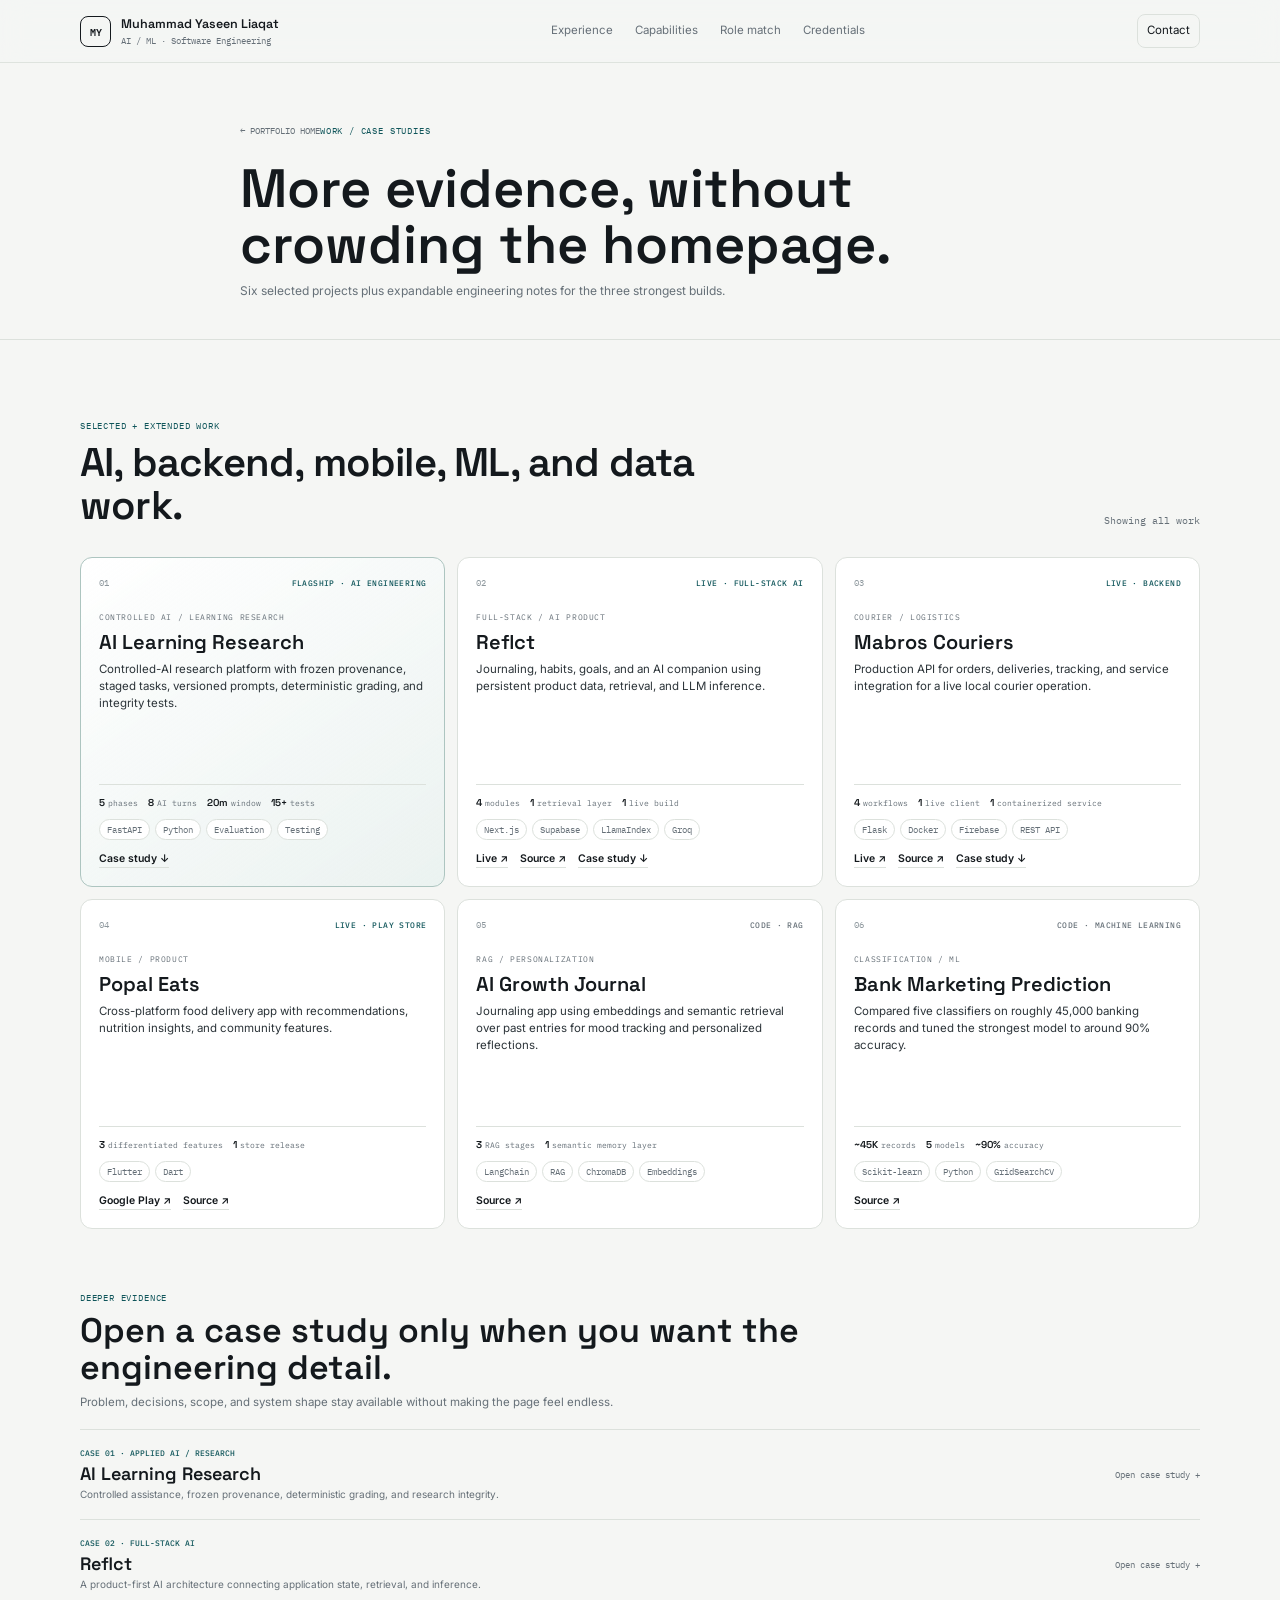
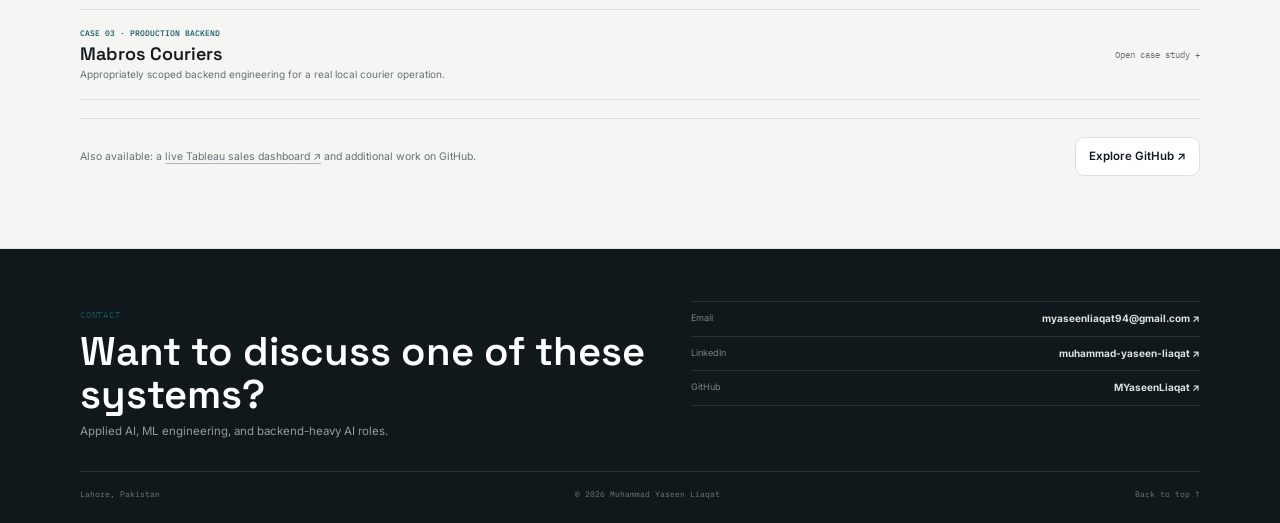
==== commit 4b187b62: "Add files via upload" ====
--- a/projects.html
+++ b/projects.html
@@ -1,218 +1,45 @@
 <!DOCTYPE html>
+<html lang="en">
+<head>
+  <meta charset="utf-8">
+  <meta name="viewport" content="width=device-width, initial-scale=1">
+  <title>Selected Work — Muhammad Yaseen Liaqat</title>
+  <meta name="description" content="AI, machine learning, backend, mobile, data, and engineering projects by Muhammad Yaseen Liaqat, with compact engineering case studies.">
+  <meta name="theme-color" content="#f4f5f3">
+  <link rel="canonical" href="https://myaseenliaqat.github.io/portfolio/projects.html">
+  <meta property="og:url" content="https://myaseenliaqat.github.io/portfolio/projects.html">
+  <link rel="icon" href="assets/favicon.svg" type="image/svg+xml">
+  <link rel="preconnect" href="https://fonts.googleapis.com"><link rel="preconnect" href="https://fonts.gstatic.com" crossorigin>
+  <link href="https://fonts.googleapis.com/css2?family=Space+Grotesk:wght@500;600;700&family=Inter:wght@400;500;600&family=IBM+Plex+Mono:wght@400;500&display=swap" rel="stylesheet">
+  <link rel="stylesheet" href="styles.css">
+</head>
+<body>
+<a class="skip-link" href="#main">Skip to content</a><div class="page-progress" aria-hidden="true"><span id="page-progress-fill"></span></div>
+<header class="site-header" id="top"><div class="shell nav-shell"><a class="brand" href="index.html#profile"><span class="brand-mark">MY</span><span class="brand-copy"><strong>Muhammad Yaseen Liaqat</strong><small>AI / ML · Software Engineering</small></span></a><nav class="desktop-nav" aria-label="Primary navigation"><a href="index.html#experience">Experience</a><a href="index.html#capabilities">Capabilities</a><a href="index.html#role-match">Role match</a><a href="index.html#credentials">Credentials</a></nav><div class="nav-actions"><a class="nav-contact" href="index.html#contact">Contact</a><button class="menu-button" id="menu-button" type="button" aria-label="Open navigation" aria-controls="mobile-nav" aria-expanded="false"><span></span><span></span></button></div></div><nav class="mobile-nav" id="mobile-nav" aria-label="Mobile navigation"><a href="index.html">Portfolio home</a><a href="index.html#experience">Experience</a><a href="index.html#capabilities">Capabilities</a><a href="index.html#role-match">Role match</a><a href="index.html#credentials">Credentials</a><a href="index.html#contact">Contact</a></nav></header>
 
-<html lang="en"><head>
-<meta charset="utf-8"/><meta content="width=device-width, initial-scale=1.0" name="viewport"/>
-<title>Selected Work — Muhammad Yaseen Liaqat</title>
-<meta content="Selected AI, machine learning, backend, mobile, and data projects by Muhammad Yaseen Liaqat, including engineering case studies." name="description"/>
-<meta content="#f4f5f3" name="theme-color"/>
-<link href="assets/favicon.svg" rel="icon" type="image/svg+xml"/>
-<link href="https://fonts.googleapis.com" rel="preconnect"/><link crossorigin="" href="https://fonts.gstatic.com" rel="preconnect"/>
-<link href="https://fonts.googleapis.com/css2?family=Space+Grotesk:wght@500;600;700&amp;family=Inter:wght@400;500;600&amp;family=IBM+Plex+Mono:wght@400;500&amp;display=swap" rel="stylesheet"/>
-<link href="styles.css" rel="stylesheet"/>
-<link href="https://myaseenliaqat.github.io/portfolio/projects.html" rel="canonical"/><meta content="https://myaseenliaqat.github.io/portfolio/projects.html" property="og:url"/></head><body><a class="skip-link" href="#main">Skip to content</a><div aria-hidden="true" class="page-progress"><span id="page-progress-fill"></span></div>
-<header class="site-header" id="top"><div class="shell nav-shell">
-<a class="brand" href="index.html#profile"><span class="brand-mark">MY</span><span class="brand-copy"><strong>Muhammad Yaseen Liaqat</strong><small>AI / ML · Software Engineering</small></span></a>
-<nav aria-label="Primary navigation" class="desktop-nav"><a href="index.html#experience">Experience</a><a href="index.html#capabilities">Capabilities</a><a href="index.html#role-match">Role match</a><a href="index.html#credentials">Credentials</a></nav>
-<div class="nav-actions"><a class="nav-contact" href="index.html#contact">Contact</a><button aria-controls="mobile-nav" aria-expanded="false" aria-label="Open navigation" class="menu-button" id="menu-button" type="button"><span></span><span></span></button></div></div>
-<nav aria-label="Mobile navigation" class="mobile-nav" id="mobile-nav"><a href="index.html">Portfolio home</a><a href="index.html#experience">Experience</a><a href="index.html#capabilities">Capabilities</a><a href="index.html#role-match">Role match</a><a href="index.html#credentials">Credentials</a><a href="index.html#contact">Contact</a></nav></header>
-<main id="main"><section class="subpage-hero"><div class="shell subpage-hero-inner reveal"><a class="back-link mono" href="index.html#projects">← PORTFOLIO HOME</a><span class="section-label mono">WORK / CASE STUDIES</span><h1>The detail is here when you want it.</h1><p>The homepage stays intentionally concise. This page keeps the broader project set and the engineering decisions behind the strongest builds.</p></div></section><section class="section" id="projects">
-<div class="shell">
-<div class="section-heading reveal">
-<div>
-<span class="section-label mono">SELECTED + EXTENDED WORK</span>
-<h2>Projects, implementation evidence, and deeper case studies.</h2>
-</div>
-<div aria-live="polite" class="project-filter-status" id="project-filter-status">
-<span>Showing all work</span>
-<button hidden="" id="clear-project-filter" type="button">Clear filter</button>
-</div>
-</div>
-<div class="project-grid" id="project-grid">
-<article class="project-card project-card-featured reveal" data-stack="fastapi python ai prompt-engineering evaluation testing research backend rest-apis">
-<div class="project-card-head">
-<span class="project-index mono">01</span>
-<span class="project-status live">FLAGSHIP · AI ENGINEERING</span>
-</div>
-<div>
-<p class="project-type mono">CONTROLLED AI / LEARNING RESEARCH</p>
-<h3>AI Learning Research</h3>
-<p class="project-description">Research platform for studying how controlled AI support affects programming learning, with condition-aware access, frozen learner provenance, staged tasks, prompt versioning, grading, and integrity checks.</p>
-</div>
-<div aria-label="AI Learning Research scope" class="project-metrics">
-<span><strong>5</strong> study phases</span><span><strong>8</strong> AI-turn cap</span><span><strong>20m</strong> supported window</span><span><strong>15+</strong> integrity tests</span>
-</div>
-<div class="project-proof"><strong>What it proves</strong><span>Applied AI controls · evaluation thinking · FastAPI system design · testable research infrastructure</span></div>
-<div class="project-stack"><span>FastAPI</span><span>Python</span><span>Prompt versioning</span><span>Grader</span><span>Testing</span></div>
-<div class="project-links"><a href="#case-ai-learning">Read case study ↓</a></div>
-</article>
-<article class="project-card reveal" data-stack="nextjs react javascript supabase groq llamaindex rag embeddings ai product">
-<div class="project-card-head">
-<span class="project-index mono">02</span>
-<span class="project-status live">LIVE · FULL STACK AI</span>
-</div>
-<div>
-<p class="project-type mono">FULL-STACK / AI PRODUCT</p>
-<h3>Reflct</h3>
-<p class="project-description">Personal productivity product combining journaling, habits, goals, and an AI companion using Next.js, Supabase, LlamaIndex retrieval, and Groq inference.</p>
-</div>
-<div class="project-metrics"><span><strong>4</strong> product modules</span><span><strong>2</strong> AI/data layers</span><span><strong>1</strong> live deployment</span></div>
-<div class="project-proof"><strong>What it proves</strong><span>AI feature integration · retrieval · full-stack product delivery</span></div>
-<div class="project-stack"><span>Next.js</span><span>Supabase</span><span>LlamaIndex</span><span>Groq</span></div>
-<div class="project-links">
-<a href="https://reflct-app-ebon.vercel.app/" rel="noopener" target="_blank">Live product ↗</a>
-<a href="https://github.com/MYaseenLiaqat/reflct-app" rel="noopener" target="_blank">Source ↗</a>
-<a href="#case-reflct">Case study ↓</a>
-</div>
-</article>
-<article class="project-card reveal" data-stack="flask docker firebase rest-apis python backend">
-<div class="project-card-head">
-<span class="project-index mono">03</span>
-<span class="project-status live">LIVE · PRODUCTION BACKEND</span>
-</div>
-<div>
-<p class="project-type mono">COURIER / LOGISTICS BACKEND</p>
-<h3>Mabros Couriers</h3>
-<p class="project-description">Production backend API powering a courier and logistics platform, handling orders, deliveries, tracking, and service integration for a live client.</p>
-</div>
-<div class="project-metrics"><span><strong>4</strong> workflow areas</span><span><strong>1</strong> live client</span><span><strong>1</strong> containerized service</span></div>
-<div class="project-proof"><strong>What it proves</strong><span>Backend ownership · production APIs · containerized delivery</span></div>
-<div class="project-stack"><span>Flask</span><span>Docker</span><span>Firebase</span><span>REST API</span></div>
-<div class="project-links">
-<a href="https://mabroscouriers.com/" rel="noopener" target="_blank">Live product ↗</a>
-<a href="https://github.com/MYaseenLiaqat/mabros-backend" rel="noopener" target="_blank">Source ↗</a>
-<a href="#case-mabros">Case study ↓</a>
-</div>
-</article>
-<article class="project-card reveal" data-stack="flutter dart product mobile ai">
-<div class="project-card-head">
-<span class="project-index mono">04</span>
-<span class="project-status live">LIVE · PLAY STORE</span>
-</div>
-<div>
-<p class="project-type mono">MOBILE / AI PRODUCT</p>
-<h3>Popal Eats</h3>
-<p class="project-description">AI-powered food delivery app with personalized recommendations, nutrition insights, and community features, published on the Google Play Store.</p>
-</div>
-<div class="project-metrics"><span><strong>3</strong> differentiated features</span><span><strong>1</strong> store release</span></div>
-<div class="project-proof"><strong>What it proves</strong><span>Cross-platform product delivery · production mobile engineering</span></div>
-<div class="project-stack"><span>Flutter</span><span>Dart</span></div>
-<div class="project-links">
-<a href="https://play.google.com/store/apps/details?id=com.popaleats.app" rel="noopener" target="_blank">Google Play ↗</a>
-<a href="https://github.com/MYaseenLiaqat/popal-eats" rel="noopener" target="_blank">Source ↗</a>
-</div>
-</article>
-<article class="project-card reveal" data-stack="langchain rag embeddings chromadb prompt-engineering python ai">
-<div class="project-card-head">
-<span class="project-index mono">05</span>
-<span class="project-status">CODE · AI APPLICATION</span>
-</div>
-<div>
-<p class="project-type mono">RAG / PERSONALIZATION</p>
-<h3>AI Growth Journal</h3>
-<p class="project-description">AI-powered journaling app using vector embeddings and semantic retrieval over past entries to support mood tracking and personalized reflections.</p>
-</div>
-<div class="project-metrics"><span><strong>3</strong> RAG stages</span><span><strong>1</strong> semantic memory layer</span></div>
-<div class="project-proof"><strong>What it proves</strong><span>RAG architecture · semantic retrieval · LLM application design</span></div>
-<div class="project-stack"><span>LangChain</span><span>RAG</span><span>ChromaDB</span><span>Embeddings</span></div>
-<div class="project-links"><a href="https://github.com/MYaseenLiaqat/ai-journal" rel="noopener" target="_blank">Source ↗</a></div>
-</article>
-<article class="project-card reveal" data-stack="scikit-learn python ml feature-engineering model-tuning data">
-<div class="project-card-head">
-<span class="project-index mono">06</span>
-<span class="project-status">CODE · MACHINE LEARNING</span>
-</div>
-<div>
-<p class="project-type mono">CLASSIFICATION / ML</p>
-<h3>Bank Marketing Prediction</h3>
-<p class="project-description">Compared five classification models on roughly 45,000 banking records and tuned the strongest model to around 90% accuracy for term-deposit prediction.</p>
-</div>
-<div class="project-metrics"><span><strong>~45K</strong> records</span><span><strong>5</strong> models</span><span><strong>~90%</strong> accuracy</span></div>
-<div class="project-proof"><strong>What it proves</strong><span>Model comparison · feature engineering · hyperparameter tuning</span></div>
-<div class="project-stack"><span>Scikit-learn</span><span>Python</span><span>GridSearchCV</span></div>
-<div class="project-links"><a href="https://github.com/MYaseenLiaqat/bank-marketing-ml" rel="noopener" target="_blank">Source ↗</a></div>
-</article>
-</div>
-<div class="case-study-heading reveal">
-<span class="section-label mono">DEEPER EVIDENCE</span>
-<h3>Three builds, shown like engineering work rather than gallery pieces.</h3>
-<p>Problem framing, system shape, decisions, and scope — the parts I would actually discuss in an interview.</p>
-</div>
-<div class="case-study-list">
-<article class="case-study reveal" id="case-ai-learning">
-<div class="case-study-copy">
-<div class="case-study-topline"><span class="mono">CASE 01 · APPLIED AI / RESEARCH</span><span>Flagship</span></div>
-<h3>AI Learning Research</h3>
-<p class="case-study-problem"><strong>Problem.</strong> Build an experimental learning platform where AI can support a learner without silently becoming the learner, while keeping conditions reproducible enough for research.</p>
-<div class="case-study-decisions">
-<div><span class="mono">01</span><p><strong>Freeze experimental provenance.</strong> Learner condition, prompt version, model/provider identifiers, module version, and AI cap are persisted so mutable runtime settings do not rewrite the study history.</p></div>
-<div><span class="mono">02</span><p><strong>Control assistance.</strong> AI access is condition-aware, attempts are ownership-checked, supported sessions expire, and interaction count is capped at eight.</p></div>
-<div><span class="mono">03</span><p><strong>Grade deterministically.</strong> Code runs in a fresh namespace with an explicit result variable, while automated tests cover access, submission, scheduling, and prompt integrity.</p></div>
-</div>
-<div class="case-study-metrics"><span><b>5</b> study phases</span><span><b>8</b> AI turns max</span><span><b>20m</b> supported phase</span><span><b>15+</b> integrity tests</span></div>
-</div>
-<div aria-label="AI Learning Research system flow" class="case-study-system">
-<span class="mono">SYSTEM SHAPE</span>
-<div class="system-flow">
-<div><small>01</small><strong>Learner</strong><em>condition + attempt</em></div><i>→</i>
-<div><small>02</small><strong>FastAPI</strong><em>access + provenance</em></div><i>→</i>
-<div><small>03</small><strong>AI / Task</strong><em>versioned support</em></div><i>→</i>
-<div><small>04</small><strong>Grader</strong><em>result + research log</em></div>
-</div>
-<p>Designed around reproducibility and controlled assistance, not just chatbot functionality.</p>
-</div>
-</article>
-<article class="case-study reveal" id="case-reflct">
-<div class="case-study-copy">
-<div class="case-study-topline"><span class="mono">CASE 02 · FULL-STACK AI</span><a href="https://reflct-app-ebon.vercel.app/" rel="noopener" target="_blank">Live ↗</a></div>
-<h3>Reflct</h3>
-<p class="case-study-problem"><strong>Problem.</strong> Put journaling, habits, goals, and an AI companion into one product without treating the AI layer as a disconnected demo.</p>
-<div class="case-study-decisions">
-<div><span class="mono">01</span><p><strong>Keep product state central.</strong> Supabase provides the persistent application data that the experience is built around.</p></div>
-<div><span class="mono">02</span><p><strong>Add retrieval before inference.</strong> LlamaIndex is used as the retrieval layer so the AI experience can work from relevant application context instead of a context-free prompt.</p></div>
-<div><span class="mono">03</span><p><strong>Ship the full loop.</strong> Next.js handles the user-facing product while Groq provides the inference layer behind the AI companion.</p></div>
-</div>
-<div class="case-study-metrics"><span><b>4</b> product modules</span><span><b>1</b> retrieval layer</span><span><b>1</b> inference layer</span><span><b>1</b> live deployment</span></div>
-</div>
-<div aria-label="Reflct system flow" class="case-study-system">
-<span class="mono">SYSTEM SHAPE</span>
-<div class="system-flow">
-<div><small>01</small><strong>Next.js</strong><em>product UI</em></div><i>→</i>
-<div><small>02</small><strong>Supabase</strong><em>app data</em></div><i>→</i>
-<div><small>03</small><strong>LlamaIndex</strong><em>retrieval</em></div><i>→</i>
-<div><small>04</small><strong>Groq</strong><em>LLM inference</em></div>
-</div>
-<p>A product-first AI architecture: persistent user workflows first, retrieval and inference second.</p>
-</div>
-</article>
-<article class="case-study reveal" id="case-mabros">
-<div class="case-study-copy">
-<div class="case-study-topline"><span class="mono">CASE 03 · PRODUCTION BACKEND</span><a href="https://mabroscouriers.com/" rel="noopener" target="_blank">Live ↗</a></div>
-<h3>Mabros Couriers</h3>
-<p class="case-study-problem"><strong>Problem.</strong> Provide a dependable backend for a local courier operation where orders, deliveries, tracking, and service integration all need to move through one API surface.</p>
-<div class="case-study-decisions">
-<div><span class="mono">01</span><p><strong>Centralize operational workflows.</strong> The Flask API is the application boundary for order, delivery, and tracking operations.</p></div>
-<div><span class="mono">02</span><p><strong>Keep data integration practical.</strong> Firebase supports the backend data needs without introducing infrastructure beyond the scale of the client.</p></div>
-<div><span class="mono">03</span><p><strong>Standardize deployment.</strong> Docker packages the backend so local development and production delivery use the same service boundary.</p></div>
-</div>
-<div class="case-study-metrics"><span><b>4</b> workflow areas</span><span><b>1</b> live client</span><span><b>1</b> API surface</span><span><b>1</b> containerized service</span></div>
-</div>
-<div aria-label="Mabros Couriers system flow" class="case-study-system">
-<span class="mono">SYSTEM SHAPE</span>
-<div class="system-flow">
-<div><small>01</small><strong>Client</strong><em>operational UI</em></div><i>→</i>
-<div><small>02</small><strong>Flask API</strong><em>business logic</em></div><i>→</i>
-<div><small>03</small><strong>Firebase</strong><em>application data</em></div><i>→</i>
-<div><small>04</small><strong>Docker</strong><em>delivery boundary</em></div>
-</div>
-<p>Appropriately scoped engineering for a real local vendor: operational coverage and maintainability over unnecessary complexity.</p>
-</div>
-</article>
-</div>
-<div class="section-cta reveal">
-<p>Also available: a <a class="inline-link" href="https://public.tableau.com/views/Tableau_Practice_17418056624600/SalesDashboard?:language=en-GB&amp;:sid=&amp;:redirect=auth&amp;:display_count=n&amp;:origin=viz_share_link" rel="noopener" target="_blank">live Tableau sales dashboard ↗</a>, plus additional ML, data, and engineering work on GitHub.</p>
-<a class="button button-secondary" href="https://github.com/MYaseenLiaqat?tab=repositories" rel="noopener" target="_blank">Explore GitHub ↗</a>
-</div>
-</div>
-</section></main>
-<footer id="contact"><div class="shell footer-grid"><div><span class="section-label mono">CONTACT</span><h2>Want to discuss one of these systems?</h2><p>I'm interested in applied AI, ML engineering, and backend-heavy AI roles.</p></div><div class="footer-links"><a href="mailto:myaseenliaqat94@gmail.com"><span>Email</span><strong>myaseenliaqat94@gmail.com ↗</strong></a><a href="https://linkedin.com/in/muhammad-yaseen-liaqat" rel="noopener" target="_blank"><span>LinkedIn</span><strong>muhammad-yaseen-liaqat ↗</strong></a><a href="https://github.com/MYaseenLiaqat" rel="noopener" target="_blank"><span>GitHub</span><strong>MYaseenLiaqat ↗</strong></a></div></div><div class="shell footer-bottom mono"><span>Lahore, Pakistan</span><span>© <span id="year">2026</span> Muhammad Yaseen Liaqat</span><a href="#top">Back to top ↑</a></div></footer><script src="script.js"></script>
-</body></html>+<main id="main">
+  <section class="subpage-hero"><div class="shell subpage-hero-inner reveal"><a class="back-link mono" href="index.html#projects">← PORTFOLIO HOME</a><span class="section-label mono">WORK / CASE STUDIES</span><h1>More evidence, without crowding the homepage.</h1><p>Six selected projects plus expandable engineering notes for the three strongest builds.</p></div></section>
+  <section class="section" id="projects"><div class="shell">
+    <div class="section-heading reveal"><div><span class="section-label mono">SELECTED + EXTENDED WORK</span><h2>AI, backend, mobile, ML, and data work.</h2></div><div class="project-filter-status" id="project-filter-status" aria-live="polite"><span>Showing all work</span><button id="clear-project-filter" type="button" hidden>Clear filter</button></div></div>
+    <div class="project-grid project-grid-all" id="project-grid">
+      <article class="project-card project-card-featured reveal" data-stack="fastapi python ai prompt-engineering evaluation testing guardrails experimental-design research backend rest-apis git github cicd"><div class="project-card-head"><span class="project-index mono">01</span><span class="project-status live">FLAGSHIP · AI ENGINEERING</span></div><p class="project-type mono">CONTROLLED AI / LEARNING RESEARCH</p><h3>AI Learning Research</h3><p class="project-description">Controlled-AI research platform with frozen provenance, staged tasks, versioned prompts, deterministic grading, and integrity tests.</p><div class="project-metrics"><span><strong>5</strong> phases</span><span><strong>8</strong> AI turns</span><span><strong>20m</strong> window</span><span><strong>15+</strong> tests</span></div><div class="project-stack"><span>FastAPI</span><span>Python</span><span>Evaluation</span><span>Testing</span></div><div class="project-links"><a href="#case-ai-learning">Case study ↓</a></div></article>
+      <article class="project-card reveal" data-stack="nextjs react javascript typescript supabase groq llamaindex rag embeddings ai product git github"><div class="project-card-head"><span class="project-index mono">02</span><span class="project-status live">LIVE · FULL-STACK AI</span></div><p class="project-type mono">FULL-STACK / AI PRODUCT</p><h3>Reflct</h3><p class="project-description">Journaling, habits, goals, and an AI companion using persistent product data, retrieval, and LLM inference.</p><div class="project-metrics"><span><strong>4</strong> modules</span><span><strong>1</strong> retrieval layer</span><span><strong>1</strong> live build</span></div><div class="project-stack"><span>Next.js</span><span>Supabase</span><span>LlamaIndex</span><span>Groq</span></div><div class="project-links"><a href="https://reflct-app-ebon.vercel.app/" target="_blank" rel="noopener">Live ↗</a><a href="https://github.com/MYaseenLiaqat/reflct-app" target="_blank" rel="noopener">Source ↗</a><a href="#case-reflct">Case study ↓</a></div></article>
+      <article class="project-card reveal" data-stack="flask docker firebase rest-apis python backend git github cicd"><div class="project-card-head"><span class="project-index mono">03</span><span class="project-status live">LIVE · BACKEND</span></div><p class="project-type mono">COURIER / LOGISTICS</p><h3>Mabros Couriers</h3><p class="project-description">Production API for orders, deliveries, tracking, and service integration for a live local courier operation.</p><div class="project-metrics"><span><strong>4</strong> workflows</span><span><strong>1</strong> live client</span><span><strong>1</strong> containerized service</span></div><div class="project-stack"><span>Flask</span><span>Docker</span><span>Firebase</span><span>REST API</span></div><div class="project-links"><a href="https://mabroscouriers.com/" target="_blank" rel="noopener">Live ↗</a><a href="https://github.com/MYaseenLiaqat/mabros-backend" target="_blank" rel="noopener">Source ↗</a><a href="#case-mabros">Case study ↓</a></div></article>
+      <article class="project-card reveal" data-stack="flutter dart mobile product ai git github"><div class="project-card-head"><span class="project-index mono">04</span><span class="project-status live">LIVE · PLAY STORE</span></div><p class="project-type mono">MOBILE / PRODUCT</p><h3>Popal Eats</h3><p class="project-description">Cross-platform food delivery app with recommendations, nutrition insights, and community features.</p><div class="project-metrics"><span><strong>3</strong> differentiated features</span><span><strong>1</strong> store release</span></div><div class="project-stack"><span>Flutter</span><span>Dart</span></div><div class="project-links"><a href="https://play.google.com/store/apps/details?id=com.popaleats.app" target="_blank" rel="noopener">Google Play ↗</a><a href="https://github.com/MYaseenLiaqat/popal-eats" target="_blank" rel="noopener">Source ↗</a></div></article>
+      <article class="project-card reveal" data-stack="langchain rag embeddings chromadb sentence-transformers prompt-engineering python ai git github"><div class="project-card-head"><span class="project-index mono">05</span><span class="project-status">CODE · RAG</span></div><p class="project-type mono">RAG / PERSONALIZATION</p><h3>AI Growth Journal</h3><p class="project-description">Journaling app using embeddings and semantic retrieval over past entries for mood tracking and personalized reflections.</p><div class="project-metrics"><span><strong>3</strong> RAG stages</span><span><strong>1</strong> semantic memory layer</span></div><div class="project-stack"><span>LangChain</span><span>RAG</span><span>ChromaDB</span><span>Embeddings</span></div><div class="project-links"><a href="https://github.com/MYaseenLiaqat/ai-journal" target="_blank" rel="noopener">Source ↗</a></div></article>
+      <article class="project-card reveal" data-stack="scikit-learn python ml feature-engineering hyperparameter-tuning pandas-numpy data git github"><div class="project-card-head"><span class="project-index mono">06</span><span class="project-status">CODE · MACHINE LEARNING</span></div><p class="project-type mono">CLASSIFICATION / ML</p><h3>Bank Marketing Prediction</h3><p class="project-description">Compared five classifiers on roughly 45,000 banking records and tuned the strongest model to around 90% accuracy.</p><div class="project-metrics"><span><strong>~45K</strong> records</span><span><strong>5</strong> models</span><span><strong>~90%</strong> accuracy</span></div><div class="project-stack"><span>Scikit-learn</span><span>Python</span><span>GridSearchCV</span></div><div class="project-links"><a href="https://github.com/MYaseenLiaqat/bank-marketing-ml" target="_blank" rel="noopener">Source ↗</a></div></article>
+    </div>
+
+    <div class="case-study-heading reveal"><span class="section-label mono">DEEPER EVIDENCE</span><h3>Open a case study only when you want the engineering detail.</h3><p>Problem, decisions, scope, and system shape stay available without making the page feel endless.</p></div>
+    <div class="case-study-list">
+      <details class="case-study reveal" id="case-ai-learning"><summary><span><b class="mono">CASE 01 · APPLIED AI / RESEARCH</b><strong>AI Learning Research</strong><small>Controlled assistance, frozen provenance, deterministic grading, and research integrity.</small></span><i>Open case study +</i></summary><div class="case-study-content"><div class="case-study-copy"><p class="case-study-problem"><strong>Problem.</strong> Build an experimental learning platform where AI can support a learner without silently becoming the learner, while keeping study conditions reproducible.</p><div class="case-study-decisions"><div><span class="mono">01</span><p><strong>Freeze provenance.</strong> Learner condition, prompt version, model/provider identifiers, module version, and AI cap are persisted instead of inherited from mutable runtime settings.</p></div><div><span class="mono">02</span><p><strong>Control assistance.</strong> AI access is condition-aware, attempts are ownership-checked, supported sessions expire, and interaction count is capped.</p></div><div><span class="mono">03</span><p><strong>Grade deterministically.</strong> Code runs in a fresh namespace with an explicit result variable, while automated tests cover access, submission, scheduling, seed data, and prompt integrity.</p></div></div><div class="case-study-metrics"><span><b>5</b> phases</span><span><b>8</b> AI turns</span><span><b>20m</b> supported phase</span><span><b>15+</b> tests</span></div></div><div class="case-study-system"><span class="mono">SYSTEM SHAPE</span><div class="system-flow"><div><small>01</small><strong>Learner</strong><em>condition + attempt</em></div><i>→</i><div><small>02</small><strong>FastAPI</strong><em>access + provenance</em></div><i>→</i><div><small>03</small><strong>AI / Task</strong><em>versioned support</em></div><i>→</i><div><small>04</small><strong>Grader</strong><em>result + research log</em></div></div><p>Designed around reproducibility and controlled assistance, not chatbot novelty.</p></div></div></details>
+      <details class="case-study reveal" id="case-reflct"><summary><span><b class="mono">CASE 02 · FULL-STACK AI</b><strong>Reflct</strong><small>A product-first AI architecture connecting application state, retrieval, and inference.</small></span><i>Open case study +</i></summary><div class="case-study-content"><div class="case-study-copy"><p class="case-study-problem"><strong>Problem.</strong> Put journaling, habits, goals, and an AI companion into one product without treating the AI layer as a disconnected demo.</p><div class="case-study-decisions"><div><span class="mono">01</span><p><strong>Keep product state central.</strong> Supabase provides persistent application data that the experience is built around.</p></div><div><span class="mono">02</span><p><strong>Add retrieval before inference.</strong> LlamaIndex provides relevant application context before the model generates a response.</p></div><div><span class="mono">03</span><p><strong>Ship the full loop.</strong> Next.js handles the product surface and Groq supplies the inference layer.</p></div></div><div class="case-study-metrics"><span><b>4</b> modules</span><span><b>1</b> retrieval layer</span><span><b>1</b> inference layer</span><span><b>1</b> live build</span></div></div><div class="case-study-system"><span class="mono">SYSTEM SHAPE</span><div class="system-flow"><div><small>01</small><strong>Next.js</strong><em>product UI</em></div><i>→</i><div><small>02</small><strong>Supabase</strong><em>app data</em></div><i>→</i><div><small>03</small><strong>LlamaIndex</strong><em>retrieval</em></div><i>→</i><div><small>04</small><strong>Groq</strong><em>LLM inference</em></div></div><p>Persistent user workflows first; retrieval and inference support the product.</p></div></div></details>
+      <details class="case-study reveal" id="case-mabros"><summary><span><b class="mono">CASE 03 · PRODUCTION BACKEND</b><strong>Mabros Couriers</strong><small>Appropriately scoped backend engineering for a real local courier operation.</small></span><i>Open case study +</i></summary><div class="case-study-content"><div class="case-study-copy"><p class="case-study-problem"><strong>Problem.</strong> Provide a dependable backend where orders, deliveries, tracking, and service integration move through one API surface.</p><div class="case-study-decisions"><div><span class="mono">01</span><p><strong>Centralize workflows.</strong> The Flask API is the application boundary for core operational actions.</p></div><div><span class="mono">02</span><p><strong>Keep infrastructure practical.</strong> Firebase supports the data needs without adding complexity beyond the client's scale.</p></div><div><span class="mono">03</span><p><strong>Standardize delivery.</strong> Docker packages the service so development and production share the same boundary.</p></div></div><div class="case-study-metrics"><span><b>4</b> workflow areas</span><span><b>1</b> live client</span><span><b>1</b> API surface</span><span><b>1</b> containerized service</span></div></div><div class="case-study-system"><span class="mono">SYSTEM SHAPE</span><div class="system-flow"><div><small>01</small><strong>Client</strong><em>operational UI</em></div><i>→</i><div><small>02</small><strong>Flask API</strong><em>business logic</em></div><i>→</i><div><small>03</small><strong>Firebase</strong><em>application data</em></div><i>→</i><div><small>04</small><strong>Docker</strong><em>delivery boundary</em></div></div><p>Operational coverage and maintainability over unnecessary complexity.</p></div></div></details>
+    </div>
+    <div class="section-cta reveal"><p>Also available: a <a class="inline-link" href="https://public.tableau.com/views/Tableau_Practice_17418056624600/SalesDashboard?:language=en-GB&:sid=&:redirect=auth&:display_count=n&:origin=viz_share_link" target="_blank" rel="noopener">live Tableau sales dashboard ↗</a> and additional work on GitHub.</p><a class="button button-secondary" href="https://github.com/MYaseenLiaqat?tab=repositories" target="_blank" rel="noopener">Explore GitHub ↗</a></div>
+  </div></section>
+</main>
+<footer id="contact"><div class="shell footer-grid"><div><span class="section-label mono">CONTACT</span><h2>Want to discuss one of these systems?</h2><p>Applied AI, ML engineering, and backend-heavy AI roles.</p></div><div class="footer-links"><a href="mailto:myaseenliaqat94@gmail.com"><span>Email</span><strong>myaseenliaqat94@gmail.com ↗</strong></a><a href="https://linkedin.com/in/muhammad-yaseen-liaqat" target="_blank" rel="noopener"><span>LinkedIn</span><strong>muhammad-yaseen-liaqat ↗</strong></a><a href="https://github.com/MYaseenLiaqat" target="_blank" rel="noopener"><span>GitHub</span><strong>MYaseenLiaqat ↗</strong></a></div></div><div class="shell footer-bottom mono"><span>Lahore, Pakistan</span><span>© <span id="year">2026</span> Muhammad Yaseen Liaqat</span><a href="#top">Back to top ↑</a></div></footer>
+<script src="script.js"></script>
+</body>
+</html>
--- a/styles.css
+++ b/styles.css
@@ -1,541 +1,41 @@
-:root {
-  --ink: #101619;
-  --ink-2: #273034;
-  --muted: #687277;
-  --muted-2: #8a9498;
-  --paper: #f4f5f3;
-  --paper-2: #ecefed;
-  --surface: #ffffff;
-  --surface-dark: #11191c;
-  --line: #d8ddda;
-  --line-dark: rgba(255,255,255,.11);
-  --accent: #176d73;
-  --accent-2: #0f555a;
-  --accent-soft: #e1eded;
-  --success: #5e765f;
-  --font-display: "Space Grotesk", "Inter", sans-serif;
-  --font-body: "Inter", sans-serif;
-  --font-mono: "IBM Plex Mono", ui-monospace, SFMono-Regular, Menlo, monospace;
-  --shell: 1180px;
-  --radius: 16px;
-  --shadow: 0 24px 60px rgba(16, 22, 25, .08);
+:root{
+  --ink:#14191d;--ink-2:#2c3439;--muted:#667078;--muted-2:#8d979d;
+  --paper:#f5f6f4;--surface:#fff;--surface-2:#edf0ed;--dark:#11181b;
+  --line:#dce1dc;--line-dark:rgba(255,255,255,.1);--accent:#176d73;--accent-2:#0f555a;--accent-soft:#e2efed;
+  --font-display:"Space Grotesk",Inter,sans-serif;--font-body:Inter,sans-serif;--font-mono:"IBM Plex Mono",monospace;
+  --max:1120px;--radius:14px;--shadow:0 16px 44px rgba(16,22,25,.10);
 }
+*{box-sizing:border-box}html{scroll-behavior:smooth}body{margin:0;background:var(--paper);color:var(--ink);font-family:var(--font-body);font-size:15px;line-height:1.55;-webkit-font-smoothing:antialiased}a{color:inherit;text-decoration:none}button,textarea{font:inherit}button{color:inherit}img{display:block;max-width:100%}.mono{font-family:var(--font-mono)}.shell{width:min(var(--max),calc(100% - 40px));margin:0 auto}.skip-link{position:fixed;z-index:999;top:10px;left:10px;transform:translateY(-160%);padding:8px 10px;background:#fff;border:1px solid var(--line);border-radius:8px}.skip-link:focus{transform:none}.page-progress{position:fixed;z-index:100;top:0;left:0;width:100%;height:2px;pointer-events:none}.page-progress span{display:block;width:0;height:100%;background:var(--accent)}
 
-* { box-sizing: border-box; }
-html { scroll-behavior: smooth; scroll-padding-top: 96px; }
-body {
-  margin: 0;
-  color: var(--ink);
-  background: var(--paper);
-  font-family: var(--font-body);
-  line-height: 1.6;
-  -webkit-font-smoothing: antialiased;
-}
-body::before {
-  content: "";
-  position: fixed;
-  inset: 0;
-  pointer-events: none;
-  opacity: .38;
-  z-index: -1;
-  background-image:
-    linear-gradient(rgba(16,22,25,.022) 1px, transparent 1px),
-    linear-gradient(90deg, rgba(16,22,25,.022) 1px, transparent 1px);
-  background-size: 32px 32px;
-}
+.site-header{position:sticky;z-index:90;top:0;background:rgba(245,246,244,.91);backdrop-filter:blur(14px);border-bottom:1px solid rgba(220,225,220,.9)}.nav-shell{min-height:62px;display:flex;align-items:center;justify-content:space-between;gap:24px}.brand{display:flex;align-items:center;gap:10px}.brand-mark{width:31px;height:31px;display:grid;place-items:center;border:1px solid var(--ink);border-radius:8px;font:600 10px var(--font-mono)}.brand-copy{display:flex;flex-direction:column;line-height:1.15}.brand-copy strong{font:600 12.5px var(--font-display)}.brand-copy small{margin-top:3px;color:var(--muted);font:400 9px var(--font-mono)}.desktop-nav{display:flex;gap:4px}.desktop-nav a,.nav-contact{padding:7px 9px;border-radius:8px;color:var(--muted);font-size:11.5px}.desktop-nav a:hover,.nav-contact:hover{background:#fff;color:var(--ink)}.nav-actions{display:flex;align-items:center;gap:6px}.nav-contact{border:1px solid var(--line);color:var(--ink)}.menu-button{display:none;width:34px;height:34px;border:1px solid var(--line);border-radius:8px;background:transparent}.menu-button span{display:block;width:14px;height:1px;margin:4px auto;background:var(--ink)}.mobile-nav{display:none;padding:8px 20px 14px;border-top:1px solid var(--line)}.mobile-nav a{display:block;padding:9px 0;color:var(--muted);font-size:13px}
 
-::selection { background: var(--accent-soft); color: var(--accent-2); }
-a { color: inherit; text-decoration: none; }
-button, textarea { font: inherit; }
-button { color: inherit; }
-img { max-width: 100%; }
-h1, h2, h3, h4, p { margin-top: 0; }
-h1, h2, h3, h4 { font-family: var(--font-display); letter-spacing: -.025em; }
+.hero{position:relative;overflow:hidden;padding:64px 0 48px;border-bottom:1px solid var(--line)}.hero-orb{position:absolute;right:-160px;top:-150px;width:430px;height:430px;border-radius:50%;background:var(--accent);filter:blur(110px);opacity:.09;pointer-events:none}.hero-grid{position:relative;display:grid;grid-template-columns:minmax(0,1.28fr) minmax(320px,.72fr);gap:46px;align-items:center}.availability{display:inline-flex;align-items:center;gap:8px;margin-bottom:18px;color:var(--accent-2);font-size:11.5px;font-weight:500}.availability span{width:6px;height:6px;border-radius:50%;background:var(--accent);box-shadow:0 0 0 4px rgba(23,109,115,.08)}.hero-kicker{margin:0 0 10px;color:var(--muted);font-size:9.5px;letter-spacing:.08em}.hero h1{max-width:790px;margin:0 0 15px;font:600 clamp(38px,5.4vw,62px)/1.02 var(--font-display);letter-spacing:-.03em}.hero-lede{max-width:680px;margin:0 0 18px;color:var(--ink-2);font-size:15.5px;line-height:1.6}.hero-role{display:flex;align-items:center;gap:9px;min-height:22px;margin-bottom:20px;color:var(--muted);font-size:11px}.hero-role strong{color:var(--accent-2);font:600 12px var(--font-display);transition:.16s ease}.hero-role strong.is-changing{opacity:0;transform:translateY(3px)}.hero-actions{display:flex;align-items:center;gap:8px;flex-wrap:wrap}.button{min-height:39px;display:inline-flex;align-items:center;justify-content:center;gap:7px;padding:0 13px;border:1px solid transparent;border-radius:9px;cursor:pointer;font-size:11.5px;font-weight:600;transition:.16s ease}.button:hover{transform:translateY(-1px)}.button-primary{background:var(--ink);color:#fff}.button-primary:hover{background:var(--accent-2)}.button-secondary{background:#fff;border-color:var(--line)}.button-secondary:hover{border-color:#adb7b1}.button-light{background:#fff;color:var(--ink)}.text-link{padding:8px 3px;color:var(--muted);font-size:11.5px;border-bottom:1px solid transparent}.text-link:hover{color:var(--ink);border-color:var(--ink)}.hero-stats{display:flex;gap:28px;margin-top:26px;padding-top:18px;border-top:1px solid var(--line)}.hero-stats div{display:flex;align-items:baseline;gap:6px}.hero-stats strong{font:600 18px var(--font-display);letter-spacing:-.03em}.hero-stats span{color:var(--muted);font-size:9.5px;text-transform:uppercase;letter-spacing:.03em}
 
-.shell { width: min(calc(100% - 48px), var(--shell)); margin: 0 auto; }
-.mono { font-family: var(--font-mono); }
-.skip-link { position: fixed; left: 18px; top: -80px; background: var(--ink); color: white; padding: 10px 14px; border-radius: 8px; z-index: 200; }
-.skip-link:focus { top: 18px; }
+.profile-panel{padding:18px;border:1px solid rgba(255,255,255,.09);border-radius:16px;background:var(--dark);color:#e9eeec;box-shadow:var(--shadow)}.panel-topline{display:flex;justify-content:space-between;gap:12px;padding-bottom:11px;border-bottom:1px solid var(--line-dark);color:#718084;font-size:8.5px;letter-spacing:.07em}.panel-status{color:#a7c7c3;font:500 8.5px var(--font-mono)}.profile-title-block{display:flex;align-items:center;gap:11px;padding:14px 0 12px}.profile-avatar{width:38px;height:38px;display:grid;place-items:center;border:1px solid rgba(255,255,255,.11);border-radius:10px;background:rgba(255,255,255,.06);font:500 9px var(--font-mono)}.profile-title-block h2{margin:0 0 1px;color:#fff;font:600 15px var(--font-display)}.profile-title-block p{margin:0;color:#91a0a3;font-size:10.5px}.profile-facts{margin:0}.profile-facts div{display:grid;grid-template-columns:70px 1fr;gap:12px;padding:7px 0;border-top:1px solid var(--line-dark)}.profile-facts dt{color:#6f7f83;font:400 8.5px var(--font-mono);text-transform:uppercase}.profile-facts dd{margin:0;color:#dbe3e1;font-size:10.5px;text-align:right}.profile-note{margin-top:11px;padding:10px 11px;border:1px solid rgba(255,255,255,.07);border-radius:9px;background:rgba(255,255,255,.035)}.profile-note span{color:#778c8f;font-size:8px;letter-spacing:.07em}.profile-note p{margin:3px 0 0;color:#bdc7c5;font-size:10.5px}
 
-.page-progress { position: fixed; top: 0; left: 0; width: 100%; height: 2px; z-index: 300; background: transparent; }
-.page-progress span { display: block; height: 100%; width: 0; background: var(--accent); }
+.section{padding:72px 0;border-bottom:1px solid var(--line)}.section-muted{background:rgba(236,239,237,.64)}.section-heading{display:grid;grid-template-columns:minmax(0,1.3fr) minmax(260px,.7fr);gap:36px;align-items:end;margin-bottom:30px}.section-label{display:inline-block;margin-bottom:8px;color:var(--accent-2);font-size:9px;letter-spacing:.09em}.section-heading h2{max-width:720px;margin:0;font:600 clamp(27px,3.6vw,40px)/1.08 var(--font-display);letter-spacing:-.02em}.section-heading>p{margin:0 0 2px;color:var(--muted);font-size:12.5px;line-height:1.55}
 
-.site-header {
-  position: sticky;
-  top: 0;
-  z-index: 100;
-  background: rgba(244,245,243,.88);
-  border-bottom: 1px solid rgba(216,221,218,.82);
-  backdrop-filter: blur(18px);
-}
-.nav-shell { min-height: 76px; display: flex; align-items: center; justify-content: space-between; gap: 28px; }
-.brand { display: inline-flex; align-items: center; gap: 12px; min-width: 255px; }
-.brand-mark { width: 38px; height: 38px; border-radius: 10px; display: grid; place-items: center; background: var(--ink); color: white; font: 500 12px var(--font-mono); letter-spacing: .04em; }
-.brand-copy { display: flex; flex-direction: column; line-height: 1.25; }
-.brand-copy strong { font: 600 14px var(--font-display); }
-.brand-copy small { margin-top: 3px; color: var(--muted); font: 400 10.5px var(--font-mono); letter-spacing: .03em; text-transform: uppercase; }
-.desktop-nav { display: flex; align-items: center; gap: 2px; }
-.desktop-nav a { position: relative; padding: 8px 10px; color: var(--muted); font-size: 13.5px; transition: color .18s ease; }
-.desktop-nav a::after { content: ""; position: absolute; left: 10px; right: 10px; bottom: 3px; height: 1px; transform: scaleX(0); transform-origin: left; background: var(--accent); transition: transform .18s ease; }
-.desktop-nav a:hover, .desktop-nav a.is-active { color: var(--ink); }
-.desktop-nav a.is-active::after { transform: scaleX(1); }
-.nav-actions { display: flex; align-items: center; gap: 10px; }
-.nav-contact { padding: 9px 14px; border-radius: 9px; background: var(--ink); color: white; font-size: 13px; font-weight: 500; }
-.menu-button { display: none; width: 42px; height: 42px; border: 1px solid var(--line); background: var(--surface); border-radius: 10px; align-items: center; justify-content: center; flex-direction: column; gap: 5px; cursor: pointer; }
-.menu-button span { width: 16px; height: 1px; background: var(--ink); transition: transform .2s ease; }
-.mobile-nav { display: none; padding: 4px 24px 18px; border-top: 1px solid var(--line); background: var(--paper); }
-.mobile-nav a { display: block; padding: 12px 0; border-bottom: 1px solid var(--line); font-size: 14px; }
-.mobile-nav.is-open { display: block; }
+.experience-list{border-top:1px solid var(--line)}.experience-item{display:grid;grid-template-columns:150px 1fr;gap:28px;padding:25px 0;border-bottom:1px solid var(--line)}.experience-date{padding-top:4px;color:var(--muted);font-size:9px;letter-spacing:.04em}.experience-title-row{display:flex;justify-content:space-between;gap:15px;margin-bottom:10px}.experience-title-row h3{margin:0 0 2px;font:600 18px var(--font-display)}.experience-title-row p{margin:0;color:var(--accent-2);font-size:11.5px;font-weight:500}.experience-title-row>span{align-self:flex-start;padding:3px 7px;border-radius:999px;background:var(--accent-soft);color:var(--accent-2);font:500 8px var(--font-mono)}.experience-body ul{margin:0 0 12px;padding-left:17px;color:var(--ink-2)}.experience-body li{margin-bottom:4px;font-size:12.5px}.role-footer{display:flex;align-items:center;justify-content:space-between;gap:14px;flex-wrap:wrap}.role-metrics{display:flex;gap:8px;flex-wrap:wrap}.role-metrics span{display:inline-flex;gap:4px;align-items:baseline;padding:4px 7px;border:1px solid var(--line);border-radius:7px;background:rgba(255,255,255,.55);color:var(--muted);font-size:9px}.role-metrics strong{color:var(--ink);font:600 11px var(--font-display)}.evidence-row,.project-stack,.result-tags{display:flex;flex-wrap:wrap;gap:5px}.evidence-row span,.project-stack span,.result-tags span{padding:4px 7px;border:1px solid var(--line);border-radius:999px;background:#fff;color:var(--muted);font:400 8.5px var(--font-mono)}
 
-.hero { position: relative; overflow: hidden; padding: 92px 0 0; }
-.hero::after { content: ""; position: absolute; inset: auto 0 0; height: 1px; background: var(--line); }
-.hero-orb { position: absolute; border-radius: 999px; filter: blur(90px); pointer-events: none; opacity: .12; }
-.hero-orb-a { width: 480px; height: 480px; background: var(--accent); right: -120px; top: -120px; }
-.hero-orb-b { width: 300px; height: 300px; background: var(--accent); left: 25%; bottom: 40px; opacity: .06; }
-.hero-grid { position: relative; display: grid; grid-template-columns: minmax(0, 1.15fr) minmax(350px, .85fr); gap: 68px; align-items: center; }
-.availability { display: inline-flex; align-items: center; gap: 8px; margin-bottom: 28px; color: var(--accent-2); font-size: 13px; font-weight: 500; }
-.availability span { width: 7px; height: 7px; border-radius: 50%; background: var(--accent); box-shadow: 0 0 0 5px rgba(23,109,115,.08); }
-.hero-kicker { margin-bottom: 14px; color: var(--muted); font-size: 11.5px; letter-spacing: .08em; }
-.hero h1 { max-width: 800px; margin-bottom: 22px; font-size: clamp(44px, 6.3vw, 76px); line-height: .99; font-weight: 600; }
-.hero-lede { max-width: 660px; margin-bottom: 24px; color: var(--ink-2); font-size: 18px; line-height: 1.65; }
-.hero-role { display: flex; gap: 10px; align-items: center; min-height: 28px; margin-bottom: 30px; color: var(--muted); font-size: 13px; }
-.hero-role strong { position: relative; color: var(--accent-2); font: 600 14px var(--font-display); transition: opacity .18s ease, transform .18s ease; }
-.hero-role strong.is-changing { opacity: 0; transform: translateY(4px); }
-.hero-actions { display: flex; align-items: center; gap: 12px; flex-wrap: wrap; }
-.button { min-height: 46px; display: inline-flex; align-items: center; justify-content: center; gap: 9px; padding: 0 17px; border: 1px solid transparent; border-radius: 10px; cursor: pointer; font-size: 13.5px; font-weight: 600; transition: transform .18s ease, background .18s ease, border-color .18s ease; }
-.button:hover { transform: translateY(-1px); }
-.button-primary { background: var(--ink); color: white; }
-.button-primary:hover { background: var(--accent-2); }
-.button-secondary { background: var(--surface); border-color: var(--line); }
-.button-secondary:hover { border-color: #aeb7b3; }
-.button-light { background: white; color: var(--ink); }
-.button-light:hover { background: #edf1ef; }
-.text-link { padding: 10px 4px; font-size: 13.5px; color: var(--muted); border-bottom: 1px solid transparent; }
-.text-link:hover { color: var(--ink); border-color: var(--ink); }
-.hero-stats { display: grid; grid-template-columns: repeat(3, minmax(0, 1fr)); gap: 20px; margin-top: 52px; padding: 24px 0 34px; border-top: 1px solid var(--line); }
-.hero-stats div { display: flex; flex-direction: column; gap: 4px; }
-.hero-stats strong { font: 600 26px var(--font-display); letter-spacing: -.04em; }
-.hero-stats span { max-width: 140px; color: var(--muted); font-size: 11.5px; line-height: 1.45; text-transform: uppercase; letter-spacing: .04em; }
+.capability-grid{display:grid;grid-template-columns:repeat(2,minmax(0,1fr));gap:12px}.capability-card{padding:17px;border:1px solid var(--line);border-radius:12px;background:rgba(255,255,255,.75);transition:.16s ease}.capability-card:hover{background:#fff;border-color:#bac4be;transform:translateY(-1px)}.capability-card-tools{grid-column:1/-1}.capability-head{display:flex;gap:11px;align-items:flex-start;margin-bottom:12px}.capability-number{flex:0 0 23px;width:23px;height:23px;display:grid;place-items:center;border:1px solid var(--line);border-radius:7px;color:var(--muted);font-size:8px}.capability-head h3{margin:0 0 2px;font:600 15px var(--font-display)}.capability-head p{margin:0;color:var(--muted);font-size:10.5px}.skill-cloud{display:flex;flex-wrap:wrap;gap:5px}.skill-cloud button{padding:4px 7px;border:1px solid var(--line);border-radius:7px;background:var(--paper);color:var(--ink-2);cursor:pointer;font-size:9.5px;transition:.14s ease}.skill-cloud button:hover,.skill-cloud button.is-active{background:var(--ink);border-color:var(--ink);color:#fff;transform:translateY(-1px)}
 
-.profile-panel { position: relative; padding: 26px; border: 1px solid rgba(255,255,255,.08); border-radius: 20px; background: var(--surface-dark); color: #e9eeec; box-shadow: var(--shadow); overflow: hidden; }
-.profile-panel::before { content: ""; position: absolute; inset: 0; background: linear-gradient(135deg, rgba(23,109,115,.16), transparent 35%); pointer-events: none; }
-.profile-panel > * { position: relative; }
-.panel-topline { display: flex; justify-content: space-between; gap: 20px; padding-bottom: 17px; border-bottom: 1px solid var(--line-dark); color: #7f8d91; font-size: 10.5px; letter-spacing: .06em; }
-.panel-status { color: #a9c8c4; font: 500 10.5px var(--font-mono); }
-.profile-title-block { display: flex; align-items: center; gap: 14px; padding: 24px 0 20px; }
-.profile-avatar { width: 48px; height: 48px; border-radius: 14px; display: grid; place-items: center; color: white; background: rgba(255,255,255,.08); border: 1px solid rgba(255,255,255,.11); font: 500 12px var(--font-mono); }
-.profile-title-block h2 { margin-bottom: 2px; color: white; font-size: 18px; }
-.profile-title-block p { margin: 0; color: #93a0a4; font-size: 12.5px; }
-.profile-facts { margin: 0; }
-.profile-facts div { display: grid; grid-template-columns: 105px 1fr; gap: 16px; padding: 11px 0; border-top: 1px solid var(--line-dark); }
-.profile-facts dt { color: #758387; font: 400 10.5px var(--font-mono); text-transform: uppercase; letter-spacing: .04em; }
-.profile-facts dd { margin: 0; color: #dfe6e4; font-size: 12.5px; text-align: right; }
-.profile-proof { margin-top: 18px; padding: 16px; border-radius: 12px; background: rgba(255,255,255,.045); border: 1px solid rgba(255,255,255,.07); }
-.profile-proof span { color: #7e9094; font-size: 9.5px; letter-spacing: .08em; }
-.profile-proof p { margin: 5px 0 0; color: #bfc9c7; font-size: 12px; line-height: 1.55; }
-.proof-strip { position: relative; display: grid; grid-template-columns: repeat(6, 1fr); margin-top: 68px; border-top: 1px solid var(--line); }
-.proof-strip span { padding: 17px 10px; border-right: 1px solid var(--line); color: var(--muted); text-align: center; font: 400 10.5px var(--font-mono); text-transform: uppercase; letter-spacing: .04em; }
-.proof-strip span:last-child { border-right: none; }
+.project-filter-status{align-self:end;display:flex;justify-content:flex-end;gap:8px;color:var(--muted);font:400 9.5px var(--font-mono)}.project-filter-status button{border:0;background:none;color:var(--accent-2);text-decoration:underline;cursor:pointer}.project-grid{display:grid;grid-template-columns:repeat(2,minmax(0,1fr));gap:12px}.project-grid-all{grid-template-columns:repeat(3,minmax(0,1fr))}.project-card{position:relative;min-height:330px;display:flex;flex-direction:column;padding:18px;border:1px solid var(--line);border-radius:12px;background:#fff;overflow:hidden;transition:.17s ease}.project-card::before{content:"";position:absolute;inset:0;opacity:0;pointer-events:none;background:radial-gradient(330px circle at var(--mx,50%) var(--my,40%),rgba(23,109,115,.07),transparent 62%)}.project-card:hover{transform:translateY(-2px);border-color:#b8c2bc;box-shadow:0 13px 30px rgba(16,22,25,.06)}.project-card:hover::before{opacity:1}.project-card>*{position:relative}.project-card.is-dim{opacity:.2;filter:grayscale(.45)}.project-card.is-match{border-color:var(--accent);box-shadow:0 10px 30px rgba(23,109,115,.10)}.project-card-featured{border-color:#adc5c0;background:linear-gradient(145deg,#fff,rgba(226,239,237,.52))}.project-card-head{display:flex;justify-content:space-between;align-items:center;margin-bottom:22px}.project-index{color:var(--muted-2);font-size:8.5px}.project-status{color:var(--muted);font:500 7.8px var(--font-mono);letter-spacing:.05em}.project-status.live{color:var(--accent-2)}.project-type{margin:0 0 5px;color:var(--muted);font-size:7.8px;letter-spacing:.08em}.project-card h3{margin:0 0 6px;font:600 20px var(--font-display)}.project-description{margin:0 0 11px;color:var(--ink-2);font-size:11.5px;line-height:1.5}.project-metrics{display:flex;flex-wrap:wrap;gap:5px 10px;margin:auto 0 10px;padding-top:11px;border-top:1px solid var(--line);color:var(--muted);font:400 8px var(--font-mono)}.project-metrics span{display:inline-flex;align-items:baseline;gap:3px}.project-metrics strong{color:var(--ink);font:600 10px var(--font-display)}.project-stack{margin-bottom:11px}.project-links{display:flex;gap:12px;flex-wrap:wrap}.project-links a{font-size:10.5px;font-weight:600;border-bottom:1px solid var(--line)}.project-links a:hover{border-color:var(--ink)}.section-cta{display:flex;justify-content:space-between;gap:18px;align-items:center;margin-top:18px;padding-top:18px;border-top:1px solid var(--line)}.section-cta p{margin:0;color:var(--muted);font-size:10.5px}.inline-link{border-bottom:1px solid #aeb8b2}.inline-link:hover{border-color:var(--ink)}
 
-.section { padding: 104px 0; border-bottom: 1px solid var(--line); }
-.section-muted { background: rgba(236,239,237,.7); }
-.section-heading { display: grid; grid-template-columns: minmax(0, 1.35fr) minmax(280px, .65fr); gap: 50px; align-items: end; margin-bottom: 48px; }
-.section-label { display: inline-block; margin-bottom: 14px; color: var(--accent-2); font-size: 10.5px; letter-spacing: .09em; }
-.section-heading h2, .credential-grid > div > h2 { max-width: 760px; margin-bottom: 0; font-size: clamp(32px, 4.6vw, 52px); line-height: 1.05; font-weight: 600; }
-.section-heading > p { margin-bottom: 2px; color: var(--muted); font-size: 14.5px; }
+.role-match-section{padding:72px 0;background:var(--dark);color:#dfe6e4}.role-match-grid{display:grid;grid-template-columns:.65fr 1.35fr;gap:48px;align-items:start}.role-match-copy{position:sticky;top:92px}.role-match-copy .section-label{color:#8db4b1}.role-match-copy h2{margin:0 0 12px;color:#fff;font:600 clamp(28px,3.8vw,42px)/1.06 var(--font-display)}.role-match-copy>p{margin:0;color:#aab5b3;font-size:12px}.privacy-note{display:inline-flex;align-items:center;gap:7px;margin-top:17px;color:#778b89;font-size:8px;letter-spacing:.06em}.privacy-note span{width:6px;height:6px;border-radius:50%;background:#759f9a}.matcher{padding:17px;border:1px solid var(--line-dark);border-radius:13px;background:rgba(255,255,255,.03)}.matcher label{display:block;margin-bottom:6px;color:#dbe2e0;font-size:10.5px;font-weight:600}.matcher textarea{width:100%;min-height:170px;resize:vertical;padding:12px;border:1px solid rgba(255,255,255,.12);outline:none;border-radius:9px;background:#0d1416;color:#e7ecea;font-size:11.5px;line-height:1.55}.matcher textarea::placeholder{color:#647276}.matcher textarea:focus{border-color:#5f9793;box-shadow:0 0 0 1px #5f9793}.matcher-actions{display:flex;align-items:center;gap:9px;margin-top:9px;flex-wrap:wrap}.text-button{border:0;background:transparent;color:#8e9b9d;cursor:pointer;font-size:10.5px}.text-button:hover{color:#fff}.shortcut{margin-left:auto;color:#657376;font-size:8px}.matcher-empty{margin-top:14px;padding-top:12px;border-top:1px solid var(--line-dark)}.matcher-empty span{color:#6f8987;font-size:8px;letter-spacing:.08em}.matcher-empty p{margin:3px 0 0;color:#899796;font-size:10.5px}.matcher-results{margin-top:14px;padding-top:14px;border-top:1px solid var(--line-dark)}.match-score-block{display:grid;grid-template-columns:60px 1fr;gap:14px;align-items:center}.score-ring{--score:0deg;width:58px;height:58px;display:grid;place-items:center;border-radius:50%;background:conic-gradient(#78aaa5 var(--score),rgba(255,255,255,.08) 0);position:relative}.score-ring::after{content:"";position:absolute;inset:5px;border-radius:50%;background:var(--dark)}.score-ring strong{position:relative;z-index:1;color:#fff;font:600 13px var(--font-display)}.match-score-block span,.recruiter-brief>span{color:#77918e;font-size:7.5px;letter-spacing:.08em}.match-score-block h3{margin:1px 0;color:#fff;font:600 16px var(--font-display)}.match-score-block p{margin:0;color:#9da9a7;font-size:10.5px}.recruiter-brief{margin-top:13px;padding:10px;border:1px solid var(--line-dark);border-radius:8px;background:rgba(255,255,255,.025)}.recruiter-brief p{margin:3px 0 0;color:#bdc7c5;font-size:10.5px}.match-columns{display:grid;grid-template-columns:1fr 1fr;gap:14px;margin-top:13px}.match-columns h4,.evidence-output h4{margin:0 0 6px;color:#dce3e1;font-size:10px}.result-tags span{border-color:rgba(255,255,255,.10);background:rgba(255,255,255,.04);color:#bdc8c6}.result-tags.muted span{color:#7f8d8b}.evidence-output{margin-top:13px}.evidence-output ul{margin:0;padding-left:16px;color:#9da9a7}.evidence-output li{margin-bottom:4px;font-size:10px}.experience-warning{margin-top:10px;padding:8px;border-radius:7px;background:#261f16;color:#d4b789;font-size:10px}.copy-summary{margin-top:11px;padding:6px 9px;border:1px solid var(--line-dark);border-radius:7px;background:transparent;color:#b7c2bf;cursor:pointer;font-size:9.5px}
 
-.experience-list { border-top: 1px solid var(--line); }
-.experience-item { display: grid; grid-template-columns: 190px 1fr; gap: 40px; padding: 38px 0; border-bottom: 1px solid var(--line); }
-.experience-date { color: var(--muted); font-size: 11px; letter-spacing: .04em; padding-top: 5px; }
-.experience-title-row { display: flex; justify-content: space-between; gap: 20px; margin-bottom: 18px; }
-.experience-title-row h3 { margin-bottom: 4px; font-size: 22px; }
-.experience-title-row p { margin: 0; color: var(--accent-2); font-size: 13.5px; font-weight: 500; }
-.experience-title-row > span { height: fit-content; padding: 5px 8px; border-radius: 999px; background: var(--accent-soft); color: var(--accent-2); font: 500 9.5px var(--font-mono); }
-.experience-body ul { margin: 0 0 22px; padding-left: 20px; color: var(--ink-2); }
-.experience-body li { margin-bottom: 9px; font-size: 14.5px; }
-.evidence-row { display: flex; flex-wrap: wrap; gap: 7px; }
-.evidence-row span, .project-stack span, .result-tags span { padding: 5px 9px; border: 1px solid var(--line); border-radius: 999px; background: var(--surface); color: var(--muted); font: 400 10.5px var(--font-mono); }
+.credential-layout{display:grid;grid-template-columns:.8fr 1.2fr;gap:12px}.education-card,.credential-mini{padding:16px;border:1px solid var(--line);border-radius:12px;background:#fff}.mini-label,.credential-date{color:var(--muted);font-size:8px;letter-spacing:.06em}.education-main{margin-top:12px}.education-main h3,.credential-mini h3{margin:3px 0 3px;font:600 16px var(--font-display)}.education-main p,.credential-mini p{margin:0;color:var(--muted);font-size:10.5px}.education-secondary{display:grid;gap:7px;margin-top:15px;padding-top:11px;border-top:1px solid var(--line)}.education-secondary span{display:flex;justify-content:space-between;gap:10px}.education-secondary strong{font-size:10.5px}.education-secondary small{color:var(--muted);font:400 8.5px var(--font-mono)}.credential-grid{display:grid;grid-template-columns:repeat(3,minmax(0,1fr));gap:12px}.credential-mini-featured{border-color:#abc4be;background:linear-gradient(145deg,#fff,rgba(226,239,237,.52))}.credential-mini p{min-height:48px;margin-top:5px}.credential-actions{display:flex;gap:10px;margin-top:10px}.credential-actions a,.credential-text-button,.credential-mini summary{color:var(--accent-2);font-size:9.5px;font-weight:600}.credential-text-button{margin-top:10px;padding:0;border:0;background:none;cursor:pointer}.credential-mini details{margin-top:9px}.credential-mini summary{cursor:pointer}.badge-actions{display:flex;flex-wrap:wrap;gap:5px;margin-top:7px}.badge-actions button{padding:4px 6px;border:1px solid var(--line);border-radius:6px;background:var(--paper);cursor:pointer;font-size:8.5px}.additional-credentials{margin-top:12px;border:1px solid var(--line);border-radius:10px;background:rgba(255,255,255,.55)}.additional-credentials summary{display:flex;justify-content:space-between;gap:14px;padding:11px 13px;cursor:pointer}.additional-credentials summary span{font-weight:600;font-size:10.5px}.additional-credentials summary small{color:var(--muted);font-size:9px}.additional-credential-grid{display:grid;grid-template-columns:repeat(4,1fr);gap:1px;border-top:1px solid var(--line);background:var(--line)}.additional-credential-grid>*{display:flex;flex-direction:column;gap:2px;padding:10px 12px;background:#fff}.additional-credential-grid strong{font-size:9.5px}.additional-credential-grid span{color:var(--muted);font:400 8px var(--font-mono)}
 
-.scope-note { max-width: 760px; margin: -20px 0 34px; color: var(--muted); font-size: 12.5px; }
-.impact-strip { display: grid; grid-template-columns: repeat(3, minmax(0, 1fr)); gap: 1px; margin: 4px 0 18px; border: 1px solid var(--line); border-radius: 12px; overflow: hidden; background: var(--line); }
-.impact-strip div { min-height: 78px; display: flex; flex-direction: column; justify-content: center; padding: 13px 15px; background: rgba(255,255,255,.58); }
-.impact-strip strong { font: 600 20px var(--font-display); letter-spacing: -.04em; }
-.impact-strip span { color: var(--muted); font-size: 10px; line-height: 1.35; text-transform: uppercase; letter-spacing: .035em; }
+.writing-section{padding-bottom:64px}.writing-list{border-top:1px solid var(--line)}.writing-list a{display:grid;grid-template-columns:32px 1fr auto;gap:12px;align-items:center;padding:13px 0;border-bottom:1px solid var(--line)}.writing-list a>span{color:var(--muted-2);font-size:8px}.writing-list div{display:flex;flex-direction:column;gap:1px}.writing-list strong{font:600 13px var(--font-display)}.writing-list small{color:var(--muted);font-size:9.5px}.writing-list b{font-size:9.5px}.writing-list a:hover b{color:var(--accent-2)}
 
-.capability-grid { display: grid; grid-template-columns: repeat(2, 1fr); gap: 18px; }
-.capability-card { position: relative; min-height: 300px; padding: 28px; border: 1px solid var(--line); border-radius: var(--radius); background: rgba(255,255,255,.72); transition: border-color .2s ease, transform .2s ease, background .2s ease; }
-.capability-card:hover { transform: translateY(-2px); background: white; border-color: #b8c1bd; }
-.capability-number { position: absolute; top: 22px; right: 24px; color: #a2abaa; font-size: 11px; }
-.capability-card h3 { margin-bottom: 10px; font-size: 22px; }
-.capability-card > p { max-width: 560px; margin-bottom: 26px; color: var(--muted); font-size: 13.5px; }
-.skill-cloud { display: flex; flex-wrap: wrap; gap: 8px; }
-.skill-cloud button { padding: 7px 10px; border: 1px solid var(--line); border-radius: 8px; background: var(--paper); color: var(--ink-2); cursor: pointer; font-size: 11.5px; transition: background .15s ease, border-color .15s ease, color .15s ease, transform .15s ease; }
-.skill-cloud button:hover, .skill-cloud button.is-active { background: var(--ink); border-color: var(--ink); color: white; transform: translateY(-1px); }
+footer{padding:52px 0 22px;background:var(--dark);color:#d9e1df}.footer-grid{display:grid;grid-template-columns:1fr .9fr;gap:46px;padding-bottom:30px;border-bottom:1px solid var(--line-dark)}.footer-grid h2{max-width:620px;margin:0 0 7px;color:#fff;font:600 clamp(26px,3.8vw,40px)/1.08 var(--font-display)}.footer-grid p{margin:0;color:#8f9c9a;font-size:11.5px}.footer-links{display:flex;flex-direction:column}.footer-links a{display:flex;justify-content:space-between;gap:16px;padding:9px 0;border-top:1px solid var(--line-dark)}.footer-links a:last-child{border-bottom:1px solid var(--line-dark)}.footer-links span{color:#788684;font-size:9px}.footer-links strong{color:#dbe3e1;font-size:10px}.footer-bottom{display:flex;justify-content:space-between;gap:14px;align-items:center;padding-top:16px;color:#6f7c7a;font-size:8px}
 
-.project-filter-status { align-self: end; display: flex; justify-content: flex-end; gap: 10px; color: var(--muted); font: 400 11px var(--font-mono); }
-.project-filter-status button { border: none; background: none; color: var(--accent-2); text-decoration: underline; cursor: pointer; }
-.project-grid { display: grid; grid-template-columns: repeat(2, minmax(0, 1fr)); gap: 18px; }
-.project-card { position: relative; min-height: 470px; display: flex; flex-direction: column; padding: 26px; border: 1px solid var(--line); border-radius: var(--radius); background: var(--surface); overflow: hidden; transition: transform .2s ease, border-color .2s ease, box-shadow .2s ease, opacity .25s ease; }
-.project-card::before { content: ""; position: absolute; inset: 0; opacity: 0; pointer-events: none; background: radial-gradient(420px circle at var(--mx, 50%) var(--my, 40%), rgba(23,109,115,.08), transparent 60%); transition: opacity .2s ease; }
-.project-card:hover { transform: translateY(-3px); border-color: #b6bfbb; box-shadow: 0 18px 42px rgba(16,22,25,.07); }
-.project-card:hover::before { opacity: 1; }
-.project-card > * { position: relative; }
-.project-card.is-dim { opacity: .2; filter: grayscale(.5); }
-.project-card.is-match { border-color: var(--accent); box-shadow: 0 16px 42px rgba(23,109,115,.11); }
-.project-card-head { display: flex; justify-content: space-between; align-items: center; margin-bottom: 58px; }
-.project-index { color: var(--muted-2); font-size: 10.5px; }
-.project-status { color: var(--muted); font: 500 9.5px var(--font-mono); letter-spacing: .05em; }
-.project-status.live { color: var(--accent-2); }
-.project-type { margin-bottom: 9px; color: var(--muted); font-size: 9.5px; letter-spacing: .08em; }
-.project-card h3 { margin-bottom: 10px; font-size: 26px; }
-.project-description { margin-bottom: 22px; color: var(--ink-2); font-size: 14px; }
-.project-proof { display: flex; flex-direction: column; gap: 4px; margin-top: auto; padding-top: 18px; border-top: 1px solid var(--line); }
-.project-proof strong { font-size: 11px; }
-.project-proof span { color: var(--muted); font-size: 11.5px; }
-.project-stack { display: flex; flex-wrap: wrap; gap: 6px; margin: 16px 0 18px; }
-.project-links { display: flex; flex-wrap: wrap; gap: 18px; }
-.project-links a { font-size: 12.5px; font-weight: 600; border-bottom: 1px solid var(--line); }
-.project-links a:hover { border-color: var(--ink); }
-.section-cta { display: flex; justify-content: space-between; gap: 20px; align-items: center; margin-top: 28px; padding: 24px 0 0; border-top: 1px solid var(--line); }
-.section-cta p { margin: 0; color: var(--muted); font-size: 13px; }
+.subpage-hero{padding:54px 0 38px;border-bottom:1px solid var(--line)}.subpage-hero-inner{max-width:800px}.back-link{display:inline-block;margin-bottom:24px;color:var(--muted);font-size:8.5px}.subpage-hero h1{max-width:760px;margin:0 0 10px;font:600 clamp(35px,5vw,54px)/1.03 var(--font-display)}.subpage-hero p{max-width:650px;margin:0;color:var(--muted);font-size:12px}.case-study-heading{max-width:720px;margin:55px 0 18px}.case-study-heading h3{margin:0 0 7px;font:600 clamp(24px,3vw,34px)/1.08 var(--font-display)}.case-study-heading p{margin:0;color:var(--muted);font-size:11.5px}.case-study-list{border-top:1px solid var(--line)}.case-study{border-bottom:1px solid var(--line);scroll-margin-top:82px}.case-study>summary{list-style:none;display:flex;justify-content:space-between;gap:20px;align-items:center;padding:17px 0;cursor:pointer}.case-study>summary::-webkit-details-marker{display:none}.case-study>summary>span{display:flex;flex-direction:column;gap:2px}.case-study>summary b{color:var(--accent-2);font-size:8px;font-weight:500}.case-study>summary strong{font:600 18px var(--font-display)}.case-study>summary small{color:var(--muted);font-size:10px}.case-study>summary i{color:var(--muted);font:normal 9px var(--font-mono)}.case-study[open]>summary i{font-size:0}.case-study[open]>summary i::after{content:"Close −";font-size:9px}.case-study-content{display:grid;grid-template-columns:1.18fr .82fr;gap:28px;padding:0 0 24px}.case-study-problem{margin:0 0 12px;color:var(--ink-2);font-size:11.5px}.case-study-decisions{border-top:1px solid var(--line)}.case-study-decisions>div{display:grid;grid-template-columns:24px 1fr;gap:8px;padding:9px 0;border-bottom:1px solid var(--line)}.case-study-decisions span{color:var(--muted-2);font-size:7.5px}.case-study-decisions p{margin:0;color:var(--muted);font-size:10.5px}.case-study-decisions strong{color:var(--ink-2)}.case-study-metrics{display:grid;grid-template-columns:repeat(4,1fr);gap:1px;margin-top:11px;border:1px solid var(--line);border-radius:8px;overflow:hidden;background:var(--line)}.case-study-metrics span{display:flex;min-height:48px;flex-direction:column;justify-content:center;padding:7px;background:#fff;color:var(--muted);font:400 7.5px var(--font-mono);text-transform:uppercase}.case-study-metrics b{color:var(--ink);font:600 13px var(--font-display);text-transform:none}.case-study-system{align-self:start;padding:14px;border:1px solid #283337;border-radius:11px;background:var(--dark);color:#dce5e3}.case-study-system>span{color:#71817f;font-size:7.5px;letter-spacing:.08em}.system-flow{display:flex;flex-direction:column;gap:4px;margin:10px 0}.system-flow div{display:grid;grid-template-columns:22px 1fr;grid-template-areas:'num name' 'num detail';gap:0 6px;padding:7px 8px;border:1px solid rgba(255,255,255,.08);border-radius:7px;background:rgba(255,255,255,.03)}.system-flow small{grid-area:num;align-self:center;color:#66817f;font:400 7px var(--font-mono)}.system-flow strong{grid-area:name;color:#fff;font-size:9.5px}.system-flow em{grid-area:detail;color:#7f8e8d;font:normal 7.5px var(--font-mono)}.system-flow i{align-self:center;color:#607674;font-style:normal;line-height:.7;transform:rotate(90deg);font-size:8px}.case-study-system>p{margin:0;padding-top:9px;border-top:1px solid rgba(255,255,255,.08);color:#8f9d9b;font-size:9px}
 
-.project-card-featured { border-color: #aec3be; background: linear-gradient(145deg, #fff, rgba(225,237,234,.5)); }
-.project-metrics { display: flex; flex-wrap: wrap; gap: 8px 14px; margin: 2px 0 18px; color: var(--muted); font: 400 9.5px var(--font-mono); }
-.project-metrics span { display: inline-flex; align-items: baseline; gap: 4px; }
-.project-metrics strong { color: var(--ink); font: 600 12px var(--font-display); }
-.inline-link { color: var(--ink); border-bottom: 1px solid #aeb7b3; }
-.inline-link:hover { border-color: var(--ink); }
-.case-study-heading { max-width: 780px; margin: 82px 0 28px; }
-.case-study-heading h3 { margin: 0 0 10px; font-size: clamp(28px, 3.8vw, 42px); line-height: 1.08; }
-.case-study-heading p { max-width: 670px; margin: 0; color: var(--muted); font-size: 13.5px; }
-.case-study-list { border-top: 1px solid var(--line); }
-.case-study { display: grid; grid-template-columns: 1.14fr .86fr; gap: 54px; padding: 54px 0; border-bottom: 1px solid var(--line); scroll-margin-top: 104px; }
-.case-study-topline { display: flex; justify-content: space-between; gap: 16px; align-items: center; margin-bottom: 14px; }
-.case-study-topline > span { color: var(--muted); font-size: 9.5px; letter-spacing: .075em; }
-.case-study-topline > span:last-child, .case-study-topline a { color: var(--accent-2); font: 500 10px var(--font-mono); }
-.case-study h3 { margin-bottom: 14px; font-size: 30px; }
-.case-study-problem { max-width: 760px; margin-bottom: 24px; color: var(--ink-2); font-size: 13.5px; }
-.case-study-problem strong { color: var(--ink); }
-.case-study-decisions { border-top: 1px solid var(--line); }
-.case-study-decisions > div { display: grid; grid-template-columns: 34px 1fr; gap: 12px; padding: 14px 0; border-bottom: 1px solid var(--line); }
-.case-study-decisions span { color: #9aa4a0; font-size: 9px; }
-.case-study-decisions p { margin: 0; color: var(--muted); font-size: 12px; line-height: 1.55; }
-.case-study-decisions strong { color: var(--ink-2); font-weight: 600; }
-.case-study-metrics { display: grid; grid-template-columns: repeat(4, 1fr); gap: 1px; margin-top: 20px; overflow: hidden; border: 1px solid var(--line); border-radius: 10px; background: var(--line); }
-.case-study-metrics span { display: flex; min-height: 66px; flex-direction: column; justify-content: center; padding: 10px; background: var(--surface); color: var(--muted); font: 400 8.5px var(--font-mono); text-transform: uppercase; }
-.case-study-metrics b { color: var(--ink); font: 600 17px var(--font-display); text-transform: none; }
-.case-study-system { align-self: start; position: sticky; top: 110px; padding: 22px; border: 1px solid #273236; border-radius: 16px; background: var(--surface-dark); color: #dce5e3; }
-.case-study-system > span { color: #71817f; font-size: 9px; letter-spacing: .08em; }
-.system-flow { display: flex; flex-direction: column; gap: 8px; margin: 18px 0; }
-.system-flow div { display: grid; grid-template-columns: 28px 1fr; grid-template-areas: 'num name' 'num detail'; gap: 0 10px; padding: 12px 13px; border: 1px solid rgba(255,255,255,.09); border-radius: 10px; background: rgba(255,255,255,.035); }
-.system-flow small { grid-area: num; align-self: center; color: #66817f; font: 400 9px var(--font-mono); }
-.system-flow strong { grid-area: name; color: white; font-size: 12.5px; }
-.system-flow em { grid-area: detail; color: #7f8e8d; font: normal 9.5px var(--font-mono); }
-.system-flow i { align-self: center; color: #607674; font-style: normal; line-height: .7; transform: rotate(90deg); }
-.case-study-system > p { margin: 0; padding-top: 15px; border-top: 1px solid rgba(255,255,255,.08); color: #8f9d9b; font-size: 11px; }
+.credential-modal{position:fixed;z-index:300;inset:0}.credential-modal-backdrop{position:absolute;inset:0;background:rgba(9,13,15,.78);backdrop-filter:blur(7px)}.credential-modal-panel{position:relative;width:min(900px,calc(100% - 28px));max-height:90vh;margin:5vh auto;overflow:auto;border:1px solid rgba(255,255,255,.12);border-radius:12px;background:#fff;box-shadow:0 25px 70px rgba(0,0,0,.28)}.credential-modal-head{position:sticky;z-index:2;top:0;display:flex;justify-content:space-between;align-items:center;gap:12px;padding:10px 12px;border-bottom:1px solid var(--line);background:rgba(255,255,255,.96)}.credential-modal-head strong{font-size:11px}.credential-modal-head button{width:29px;height:29px;border:1px solid var(--line);border-radius:7px;background:#fff;cursor:pointer;font-size:17px}.credential-modal-panel img{width:100%;height:auto}
 
-.role-match-section { padding: 104px 0; background: var(--surface-dark); color: #dfe6e4; }
-.role-match-grid { display: grid; grid-template-columns: .72fr 1.28fr; gap: 74px; align-items: start; }
-.role-match-copy { position: sticky; top: 116px; }
-.role-match-copy .section-label { color: #8db4b1; }
-.role-match-copy h2 { margin-bottom: 22px; color: white; font-size: clamp(34px, 4.5vw, 54px); line-height: 1.04; }
-.role-match-copy > p { color: #aab5b3; font-size: 14.5px; }
-.role-match-notes { margin: 28px 0; padding: 0; list-style: none; }
-.role-match-notes li { position: relative; padding: 10px 0 10px 22px; border-top: 1px solid var(--line-dark); color: #b8c2c0; font-size: 12.5px; }
-.role-match-notes li:last-child { border-bottom: 1px solid var(--line-dark); }
-.role-match-notes li::before { content: "↳"; position: absolute; left: 0; color: #6e9793; }
-.privacy-note { display: inline-flex; align-items: center; gap: 8px; color: #778c89; font-size: 9.5px; letter-spacing: .06em; }
-.privacy-note span { width: 7px; height: 7px; border-radius: 50%; background: #759f9a; box-shadow: 0 0 0 4px rgba(117,159,154,.08); }
-.matcher { padding: 24px; border: 1px solid var(--line-dark); border-radius: 18px; background: rgba(255,255,255,.035); }
-.matcher label { display: block; margin-bottom: 9px; color: #dbe2e0; font-size: 12px; font-weight: 600; }
-.matcher textarea { width: 100%; resize: vertical; min-height: 260px; padding: 16px; border: 1px solid rgba(255,255,255,.12); outline: none; border-radius: 12px; background: #0d1416; color: #e7ecea; font-size: 13px; line-height: 1.6; box-shadow: inset 0 0 0 1px transparent; transition: border-color .18s ease, box-shadow .18s ease; }
-.matcher textarea::placeholder { color: #647276; }
-.matcher textarea:focus { border-color: #5f9793; box-shadow: inset 0 0 0 1px #5f9793; }
-.matcher-actions { display: flex; align-items: center; gap: 12px; margin-top: 12px; flex-wrap: wrap; }
-.text-button { border: none; background: transparent; color: #8e9b9d; cursor: pointer; font-size: 12px; }
-.text-button:hover { color: white; }
-.shortcut { margin-left: auto; color: #657376; font-size: 9.5px; }
-.matcher-empty { margin-top: 24px; padding: 26px 0 4px; border-top: 1px solid var(--line-dark); }
-.matcher-empty span { color: #6f8987; font-size: 9.5px; letter-spacing: .08em; }
-.matcher-empty p { max-width: 620px; margin: 6px 0 0; color: #899796; font-size: 12.5px; }
-.matcher-results { margin-top: 24px; padding-top: 24px; border-top: 1px solid var(--line-dark); }
-.match-score-block { display: grid; grid-template-columns: 110px 1fr; gap: 22px; align-items: center; }
-.score-ring { --score: 0deg; width: 104px; aspect-ratio: 1; display: grid; place-items: center; border-radius: 50%; background: conic-gradient(#79aaa5 var(--score), rgba(255,255,255,.08) 0); position: relative; }
-.score-ring::after { content: ""; position: absolute; inset: 8px; border-radius: inherit; background: var(--surface-dark); }
-.score-ring strong { position: relative; z-index: 1; color: white; font: 600 22px var(--font-display); }
-.match-score-block .mono { color: #718381; font-size: 9.5px; letter-spacing: .08em; }
-.match-score-block h3 { margin: 4px 0 4px; color: white; font-size: 22px; }
-.match-score-block p { margin: 0; color: #8f9d9c; font-size: 12px; }
+.reveal{opacity:0;transform:translateY(10px);transition:opacity .5s ease,transform .5s ease}.reveal.is-visible{opacity:1;transform:none}a:focus-visible,button:focus-visible,textarea:focus-visible,summary:focus-visible{outline:2px solid var(--accent);outline-offset:2px}
 
-.recruiter-brief { margin-top: 24px; padding: 16px; border: 1px solid rgba(121,170,165,.18); border-radius: 12px; background: rgba(121,170,165,.055); }
-.recruiter-brief .mono { display: block; margin-bottom: 6px; color: #73918e; font-size: 9px; letter-spacing: .08em; }
-.recruiter-brief p { margin: 0; color: #b4c0be; font-size: 12px; line-height: 1.65; }
-.match-columns { display: grid; grid-template-columns: 1fr 1fr; gap: 20px; margin-top: 26px; }
-.match-columns h4, .evidence-output h4 { margin-bottom: 10px; color: #d7dfdd; font-size: 12px; }
-.result-tags { display: flex; flex-wrap: wrap; gap: 7px; }
-.result-tags span { border-color: rgba(121,170,165,.25); background: rgba(121,170,165,.09); color: #b9d1ce; }
-.result-tags.muted span { border-color: rgba(255,255,255,.1); background: rgba(255,255,255,.035); color: #879492; }
-.evidence-output { margin-top: 26px; padding-top: 20px; border-top: 1px solid var(--line-dark); }
-.evidence-output ul { margin: 0; padding-left: 18px; color: #aeb9b7; }
-.evidence-output li { margin-bottom: 6px; font-size: 12px; }
-.experience-warning { margin-top: 18px; padding: 12px 14px; border: 1px solid rgba(255,255,255,.09); border-radius: 10px; color: #aeb9b7; background: rgba(255,255,255,.03); font-size: 11.5px; }
-.copy-summary { margin-top: 20px; border: 0; border-bottom: 1px solid #697c7a; background: transparent; color: #a6b8b6; cursor: pointer; padding: 0 0 2px; font-size: 11px; }
-.copy-summary:hover { color: white; border-color: white; }
-
-.credential-grid { display: grid; grid-template-columns: 1fr 1fr; gap: 70px; }
-.credential-grid > div > h2 { margin-bottom: 36px; }
-.credential-list { border-top: 1px solid var(--line); }
-.credential-list article { position: relative; padding: 20px 0; border-bottom: 1px solid var(--line); }
-.credential-date { display: block; margin-bottom: 6px; color: var(--muted); font-size: 9.5px; letter-spacing: .05em; }
-.credential-list h3 { margin-bottom: 4px; font-size: 17px; }
-.credential-list p { margin: 0; color: var(--muted); font-size: 12.5px; }
-.credential-list a { border-bottom: 1px solid transparent; }
-.credential-list a:hover { border-color: var(--ink); }
-.credential-featured { padding-right: 52px !important; }
-.credential-badge { position: absolute; right: 0; top: 20px; padding: 4px 6px; border-radius: 6px; background: var(--accent-soft); color: var(--accent-2); font: 500 9px var(--font-mono); }
-
-
-/* Credential presentation — selected evidence, not a badge wall */
-.profile-learning { margin-top: 14px; padding: 13px 0 0; border-top: 1px solid var(--line-dark); }
-.profile-learning span { color: #73817f; font-size: 9px; letter-spacing: .08em; }
-.profile-learning p { margin: 5px 0 0; color: #b5bfbd; font-size: 11.5px; line-height: 1.5; }
-
-.credential-heading { margin-bottom: 42px; }
-.credential-layout { display: grid; grid-template-columns: .72fr 1.28fr; gap: 64px; align-items: start; }
-.mini-label { display: block; margin-bottom: 16px; color: var(--accent-2); font-size: 9.5px; letter-spacing: .08em; }
-.education-panel { position: sticky; top: 104px; }
-.education-panel .credential-list { margin-top: 0; }
-.selected-credentials { min-width: 0; }
-.selected-credentials-topline { display: flex; justify-content: space-between; gap: 20px; align-items: baseline; margin-bottom: 16px; }
-.selected-credentials-topline .mini-label { margin: 0; }
-.selected-credentials-topline > span:last-child { color: #9aa4a0; font-size: 8.5px; letter-spacing: .08em; }
-
-.credential-showcase { display: grid; grid-template-columns: 190px 1fr; gap: 24px; align-items: stretch; padding: 18px; margin-bottom: 14px; border: 1px solid var(--line); border-radius: 16px; background: rgba(255,255,255,.58); transition: border-color .2s ease, transform .2s ease, box-shadow .2s ease; }
-.credential-showcase:hover { transform: translateY(-2px); border-color: #b9c2be; box-shadow: 0 16px 34px rgba(16,22,25,.055); }
-.credential-showcase-featured { background: linear-gradient(135deg, rgba(255,255,255,.92), rgba(225,237,234,.44)); border-color: #b7c8c3; }
-.credential-showcase-copy { display: flex; min-width: 0; flex-direction: column; padding: 4px 2px; }
-.credential-meta-row { display: flex; justify-content: space-between; gap: 12px; align-items: center; margin-bottom: 10px; }
-.credential-meta-row .mono { color: var(--muted); font-size: 9px; letter-spacing: .055em; }
-.credential-pill { flex: 0 0 auto; padding: 4px 7px; border: 1px solid #cad4d0; border-radius: 999px; color: var(--accent-2); background: rgba(255,255,255,.55); font: 500 8.5px var(--font-mono); letter-spacing: .05em; }
-.credential-showcase h3 { margin: 0 0 8px; font-size: 20px; line-height: 1.15; }
-.credential-showcase p { margin: 0 0 18px; color: var(--muted); font-size: 12.5px; line-height: 1.6; }
-.credential-actions { display: flex; align-items: center; gap: 14px; flex-wrap: wrap; margin-top: auto; }
-.credential-actions a { border-bottom: 1px solid #9da8a4; font-size: 11px; font-weight: 600; }
-.credential-actions a:hover { border-color: var(--ink); }
-.credential-actions .mono { color: #8c9793; font-size: 8.5px; letter-spacing: .055em; }
-
-.credential-preview { position: relative; min-height: 142px; overflow: hidden; padding: 0; border: 1px solid #d9dfdc; border-radius: 11px; background: #fff; cursor: zoom-in; }
-.credential-preview img { width: 100%; height: 100%; min-height: 142px; object-fit: cover; object-position: center; transition: transform .28s ease, opacity .2s ease; }
-.credential-preview::after { content: ""; position: absolute; inset: 0; background: linear-gradient(to top, rgba(13,20,22,.34), transparent 42%); opacity: 0; transition: opacity .2s ease; }
-.credential-preview span { position: absolute; z-index: 1; left: 10px; bottom: 9px; color: white; opacity: 0; transform: translateY(3px); font: 500 9px var(--font-mono); letter-spacing: .06em; transition: opacity .2s ease, transform .2s ease; }
-.credential-preview:hover::after, .credential-preview:focus-visible::after { opacity: 1; }
-.credential-preview:hover span, .credential-preview:focus-visible span { opacity: 1; transform: none; }
-.credential-preview:hover img { transform: scale(1.025); }
-
-.credential-track-card { grid-template-columns: 190px 1fr; }
-.credential-track-visual { display: grid; grid-template-columns: 1fr 1fr; gap: 7px; align-self: center; }
-.credential-track-visual button { aspect-ratio: 1 / 1; overflow: hidden; padding: 0; border: 1px solid #d9dfdc; border-radius: 9px; background: white; cursor: zoom-in; transition: transform .18s ease, border-color .18s ease; }
-.credential-track-visual button:hover { transform: translateY(-2px); border-color: #aebbb6; }
-.credential-track-visual img { width: 100%; height: 100%; object-fit: cover; }
-
-.additional-credentials { margin-top: 20px; border-top: 1px solid var(--line); border-bottom: 1px solid var(--line); }
-.additional-credentials summary { display: flex; justify-content: space-between; align-items: center; gap: 16px; padding: 16px 2px; cursor: pointer; list-style: none; font-size: 12.5px; font-weight: 600; }
-.additional-credentials summary::-webkit-details-marker { display: none; }
-.additional-credentials summary::after { content: "+"; color: var(--accent-2); font: 500 17px var(--font-mono); }
-.additional-credentials[open] summary::after { content: "−"; }
-.additional-credentials summary small { margin-left: auto; color: var(--muted); font: 400 9px var(--font-mono); letter-spacing: .05em; }
-.additional-credential-list { padding: 0 0 10px; }
-.additional-credential-list a { display: flex; justify-content: space-between; gap: 16px; align-items: center; padding: 13px 2px; border-top: 1px solid var(--line); }
-.additional-credential-list a:hover strong { color: var(--accent-2); }
-.additional-credential-list span { display: flex; flex-direction: column; gap: 3px; }
-.additional-credential-list strong { font-size: 12.5px; font-weight: 600; transition: color .15s ease; }
-.additional-credential-list small { color: var(--muted); font: 400 9px var(--font-mono); }
-.additional-credential-list b { color: #8c9894; font-weight: 400; }
-
-.credential-dialog { width: min(960px, calc(100vw - 34px)); max-height: calc(100vh - 34px); padding: 0; border: 1px solid #343d3e; border-radius: 16px; background: #111719; color: white; box-shadow: 0 34px 100px rgba(0,0,0,.34); }
-.credential-dialog::backdrop { background: rgba(10,14,16,.72); backdrop-filter: blur(5px); }
-.credential-dialog-bar { display: flex; justify-content: space-between; align-items: center; gap: 20px; padding: 14px 16px; border-bottom: 1px solid rgba(255,255,255,.09); }
-.credential-dialog-bar strong { min-width: 0; overflow: hidden; text-overflow: ellipsis; white-space: nowrap; font-size: 12px; font-weight: 500; }
-.credential-dialog-bar button { border: 0; background: transparent; color: #a8b3b1; cursor: pointer; font-size: 11px; }
-.credential-dialog-bar button:hover { color: white; }
-.credential-dialog-stage { display: grid; place-items: center; max-height: calc(100vh - 100px); padding: 18px; overflow: auto; background: #0c1113; }
-.credential-dialog-stage img { display: block; max-width: 100%; max-height: calc(100vh - 136px); width: auto; height: auto; border-radius: 8px; background: white; }
-
-.writing-grid { display: grid; grid-template-columns: repeat(2, 1fr); gap: 18px; }
-.writing-card { min-height: 310px; display: flex; flex-direction: column; padding: 28px; border: 1px solid var(--line); border-radius: var(--radius); background: var(--surface); transition: transform .2s ease, border-color .2s ease, box-shadow .2s ease; }
-.writing-card:hover { transform: translateY(-3px); border-color: #b7c0bc; box-shadow: 0 18px 40px rgba(16,22,25,.06); }
-.writing-card > span { color: var(--accent-2); font-size: 9.5px; letter-spacing: .08em; }
-.writing-card h3 { margin: 18px 0 12px; font-size: 23px; line-height: 1.16; }
-.writing-card p { color: var(--muted); font-size: 13.5px; }
-.writing-card strong { margin-top: auto; font-size: 12px; }
-
-footer { padding: 84px 0 28px; background: #0d1416; color: #dfe6e4; }
-.footer-grid { display: grid; grid-template-columns: 1.05fr .95fr; gap: 80px; padding-bottom: 54px; }
-footer .section-label { color: #7da7a3; }
-footer h2 { max-width: 700px; margin-bottom: 16px; color: white; font-size: clamp(34px, 5vw, 58px); line-height: 1.02; }
-footer p { max-width: 620px; color: #8d9a99; font-size: 14px; }
-.footer-links { border-top: 1px solid var(--line-dark); }
-.footer-links a { display: grid; grid-template-columns: 90px 1fr; gap: 20px; padding: 16px 0; border-bottom: 1px solid var(--line-dark); }
-.footer-links span { color: #667678; font: 400 10px var(--font-mono); text-transform: uppercase; }
-.footer-links strong { color: #d7dfdd; font-size: 12.5px; font-weight: 500; }
-.footer-links a:hover strong { color: white; }
-
-.footer-contact-row { display: grid; grid-template-columns: 1fr auto; gap: 10px; align-items: stretch; border-bottom: 1px solid var(--line-dark); }
-.footer-contact-row > a { border-bottom: 0; }
-.footer-contact-row button { align-self: center; margin-right: 2px; padding: 6px 9px; border: 1px solid rgba(255,255,255,.12); border-radius: 7px; background: transparent; color: #7f8f8e; cursor: pointer; font: 400 9px var(--font-mono); }
-.footer-contact-row button:hover { color: white; border-color: rgba(255,255,255,.28); }
-.footer-bottom { display: flex; justify-content: space-between; gap: 20px; flex-wrap: wrap; padding-top: 24px; border-top: 1px solid var(--line-dark); color: #667476; font-size: 9.5px; letter-spacing: .03em; }
-.footer-bottom a:hover { color: white; }
-
-.reveal { opacity: 0; transform: translateY(18px); transition: opacity .62s ease, transform .62s cubic-bezier(.22,1,.36,1); }
-.reveal.is-visible { opacity: 1; transform: none; }
-
-:focus-visible { outline: 2px solid var(--accent); outline-offset: 3px; }
-
-@media (prefers-reduced-motion: reduce) {
-  html { scroll-behavior: auto; }
-  *, *::before, *::after { animation-duration: .001ms !important; animation-iteration-count: 1 !important; transition-duration: .001ms !important; }
-  .reveal { opacity: 1; transform: none; }
-}
-
-@media (max-width: 1040px) {
-  .desktop-nav { display: none; }
-  .menu-button { display: flex; }
-  .hero-grid { grid-template-columns: 1fr; gap: 42px; }
-  .profile-panel { max-width: 680px; }
-  .proof-strip { grid-template-columns: repeat(3, 1fr); }
-  .proof-strip span:nth-child(3) { border-right: 0; }
-  .proof-strip span:nth-child(-n+3) { border-bottom: 1px solid var(--line); }
-  .role-match-grid { grid-template-columns: 1fr; gap: 44px; }
-  .case-study { grid-template-columns: 1fr; gap: 28px; }
-  .case-study-system { position: static; }
-  .role-match-copy { position: static; }
-}
-
-@media (max-width: 980px) {
-  .credential-layout { grid-template-columns: 1fr; gap: 36px; }
-  .education-panel { position: static; }
-}
-
-@media (max-width: 800px) {
-  .shell { width: min(calc(100% - 32px), var(--shell)); }
-  .section, .role-match-section { padding: 76px 0; }
-  .hero { padding-top: 70px; }
-  .section-heading, .credential-grid, .footer-grid { grid-template-columns: 1fr; gap: 28px; }
-  .credential-showcase, .credential-track-card { grid-template-columns: 154px 1fr; gap: 18px; }
-  .section-heading { margin-bottom: 34px; }
-  .experience-item { grid-template-columns: 1fr; gap: 10px; }
-  .impact-strip { grid-template-columns: 1fr 1fr 1fr; }
-  .case-study-metrics { grid-template-columns: repeat(2, 1fr); }
-  .capability-grid, .project-grid, .writing-grid { grid-template-columns: 1fr; }
-  .project-card { min-height: auto; }
-  .project-card-head { margin-bottom: 40px; }
-  .project-filter-status { justify-content: flex-start; }
-  .match-columns { grid-template-columns: 1fr; }
-}
-
-@media (max-width: 640px) {
-  .credential-showcase, .credential-track-card { grid-template-columns: 1fr; }
-  .credential-preview { min-height: 190px; max-height: 250px; }
-  .credential-track-visual { grid-template-columns: repeat(4, 1fr); }
-  .selected-credentials-topline > span:last-child { display: none; }
-}
-
-@media (max-width: 560px) {
-  .nav-shell { min-height: 68px; }
-  .brand-copy small { display: none; }
-  .brand { min-width: 0; }
-  .brand-copy strong { font-size: 12px; }
-  .nav-contact { display: none; }
-  .hero h1 { font-size: clamp(40px, 13vw, 56px); }
-  .hero-lede { font-size: 16px; }
-  .hero-actions { align-items: stretch; }
-  .hero-actions .button { width: 100%; }
-  .hero-actions .text-link { width: 100%; text-align: center; }
-  .hero-stats { grid-template-columns: 1fr; gap: 12px; }
-  .hero-stats div { display: grid; grid-template-columns: 70px 1fr; align-items: baseline; }
-  .proof-strip { grid-template-columns: repeat(2, 1fr); }
-  .proof-strip span { border-bottom: 1px solid var(--line) !important; }
-  .proof-strip span:nth-child(even) { border-right: 0; }
-  .proof-strip span:nth-last-child(-n+2) { border-bottom: 0 !important; }
-  .capability-card, .project-card, .writing-card, .matcher { padding: 21px; }
-  .profile-facts div { grid-template-columns: 1fr; gap: 3px; }
-  .profile-facts dd { text-align: left; }
-  .experience-title-row { flex-direction: column; }
-  .impact-strip { grid-template-columns: 1fr; }
-  .case-study-metrics { grid-template-columns: 1fr 1fr; }
-  .section-cta { flex-direction: column; align-items: flex-start; }
-  .match-score-block { grid-template-columns: 1fr; }
-  .score-ring { width: 92px; }
-  .shortcut { display: none; }
-  .footer-links a { grid-template-columns: 1fr; gap: 3px; }
-}
-
-/* Credential title verification link */
-.credential-title-link{
-  color: inherit;
-  text-decoration: none;
-  transition: color 0.18s ease;
-}
-.credential-title-link:hover{ color: var(--accent-ink); }
-.credential-title-link:focus-visible{ outline: 2px solid var(--accent); outline-offset: 3px; border-radius: 4px; }
-
-
-/* =========================================================
-   Concise homepage + dedicated work page
-   ========================================================= */
-.impact-strip-compact { grid-template-columns: repeat(2, minmax(0, 1fr)); max-width: 640px; }
-.project-grid-home .project-card { min-height: 390px; }
-.compact-project .project-card-head { margin-bottom: 34px; }
-.compact-project .project-description { margin-bottom: 16px; }
-.compact-project .project-proof { padding-top: 14px; }
-.compact-project .project-stack { margin: 13px 0 15px; }
-
-.credential-compact-layout { display: grid; grid-template-columns: .72fr 1.28fr; gap: 56px; align-items: start; }
-.education-compact { padding-right: 12px; }
-.education-compact > article { padding: 18px 0 22px; border-bottom: 1px solid var(--line); }
-.education-compact h3 { margin: 5px 0 4px; font-size: 24px; }
-.education-compact p { margin: 0; color: var(--muted); font-size: 13px; }
-.education-secondary { display: grid; gap: 0; }
-.education-secondary > span { display: flex; flex-direction: column; gap: 3px; padding: 14px 0; border-bottom: 1px solid var(--line); }
-.education-secondary strong { font-size: 12.5px; }
-.education-secondary small { color: var(--muted); font: 400 10px var(--font-mono); }
-.credential-compact-grid { display: grid; grid-template-columns: repeat(3, minmax(0, 1fr)); gap: 12px; }
-.credential-mini { min-height: 238px; display: flex; flex-direction: column; padding: 20px; border: 1px solid var(--line); border-radius: 14px; background: rgba(255,255,255,.6); }
-.credential-mini-featured { border-color: #b7c8c3; background: linear-gradient(145deg, rgba(255,255,255,.95), rgba(225,237,234,.45)); }
-.credential-mini h3 { margin: 10px 0 9px; font-size: 18px; line-height: 1.15; }
-.credential-mini p { margin: 0; color: var(--muted); font-size: 11.5px; line-height: 1.55; }
-.credential-mini-actions { display: flex; gap: 14px; margin-top: auto; padding-top: 18px; }
-.credential-mini-actions a, .credential-text-preview, .credential-mini-details summary { color: var(--ink); font: 600 11px var(--font-body); }
-.credential-mini-actions a { border-bottom: 1px solid var(--line); }
-.credential-text-preview { margin-top: auto; padding: 18px 0 0; border: 0; background: none; text-align: left; cursor: pointer; }
-.credential-mini-details { margin-top: auto; padding-top: 16px; }
-.credential-mini-details summary { cursor: pointer; }
-.badge-mini-grid { display: grid; grid-template-columns: 1fr 1fr; gap: 6px; padding-top: 10px; }
-.badge-mini-grid button { padding: 7px 8px; border: 1px solid var(--line); border-radius: 7px; background: var(--surface); color: var(--muted); font: 500 9.5px var(--font-mono); cursor: pointer; }
-.badge-mini-grid button:hover { border-color: var(--accent); color: var(--accent-2); }
-.compact-additional { max-width: 100%; margin-top: 22px; }
-
-.writing-card-compact { min-height: 190px; }
-.writing-card-compact h3 { margin-top: 14px; font-size: 21px; }
-.writing-card-compact p { margin-bottom: 20px; }
-
-.subpage-hero { padding: 88px 0 40px; border-bottom: 1px solid var(--line); background: linear-gradient(180deg, rgba(225,237,234,.32), transparent); }
-.subpage-hero-inner { max-width: 880px; }
-.subpage-hero .back-link { display: inline-block; margin-bottom: 34px; color: var(--muted); font-size: 10px; letter-spacing: .08em; }
-.subpage-hero h1 { max-width: 820px; margin: 12px 0 18px; font-size: clamp(42px, 6vw, 72px); line-height: .98; }
-.subpage-hero p { max-width: 680px; margin: 0; color: var(--muted); font-size: 15px; }
-
-@media (max-width: 1120px) {
-  .credential-compact-layout { grid-template-columns: 1fr; gap: 34px; }
-  .credential-compact-grid { grid-template-columns: repeat(3, 1fr); }
-}
-@media (max-width: 860px) {
-  .credential-compact-grid { grid-template-columns: 1fr; }
-  .credential-mini { min-height: auto; }
-  .project-grid-home .project-card { min-height: auto; }
-}
-@media (max-width: 560px) {
-  .impact-strip-compact { grid-template-columns: 1fr; }
-  .subpage-hero { padding: 64px 0 30px; }
-}
+@media(max-width:980px){.hero-grid{grid-template-columns:1fr .8fr;gap:28px}.project-grid-all{grid-template-columns:repeat(2,1fr)}.credential-grid{grid-template-columns:1fr}.credential-mini p{min-height:0}.additional-credential-grid{grid-template-columns:repeat(2,1fr)}}
+@media(max-width:820px){.desktop-nav{display:none}.menu-button{display:block}.mobile-nav.is-open{display:block}.hero-grid,.section-heading,.role-match-grid,.credential-layout,.footer-grid,.case-study-content{grid-template-columns:1fr}.profile-panel{max-width:none}.section-heading{gap:10px}.role-match-copy{position:static}.capability-grid{grid-template-columns:1fr}.capability-card-tools{grid-column:auto}.project-grid,.project-grid-all{grid-template-columns:1fr 1fr}.experience-item{grid-template-columns:115px 1fr;gap:18px}.credential-layout{gap:12px}.additional-credential-grid{grid-template-columns:1fr 1fr}.footer-grid{gap:26px}.section{padding:58px 0}.role-match-section{padding:58px 0}}
+@media(max-width:600px){.shell{width:min(var(--max),calc(100% - 28px))}.brand-copy small{display:none}.hero{padding:45px 0 36px}.hero-grid{grid-template-columns:1fr}.hero h1{font-size:38px}.hero-stats{gap:14px;flex-wrap:wrap}.hero-stats div{min-width:120px}.profile-panel{display:none}.experience-item{grid-template-columns:1fr;gap:7px;padding:20px 0}.experience-date{padding-top:0}.role-footer{align-items:flex-start;flex-direction:column}.project-grid,.project-grid-all{grid-template-columns:1fr}.project-card{min-height:0}.section-heading h2{font-size:29px}.section-cta{align-items:flex-start;flex-direction:column}.additional-credentials summary{flex-direction:column;gap:3px}.additional-credential-grid{grid-template-columns:1fr}.match-columns{grid-template-columns:1fr}.writing-list a{grid-template-columns:24px 1fr auto}.writing-list small{line-height:1.3}.footer-bottom{align-items:flex-start;flex-direction:column}.case-study>summary{align-items:flex-start}.case-study>summary small{max-width:260px}.case-study-metrics{grid-template-columns:repeat(2,1fr)}}
+@media(prefers-reduced-motion:reduce){html{scroll-behavior:auto}.reveal{opacity:1;transform:none;transition:none}*{animation:none!important;transition-duration:.001ms!important}}
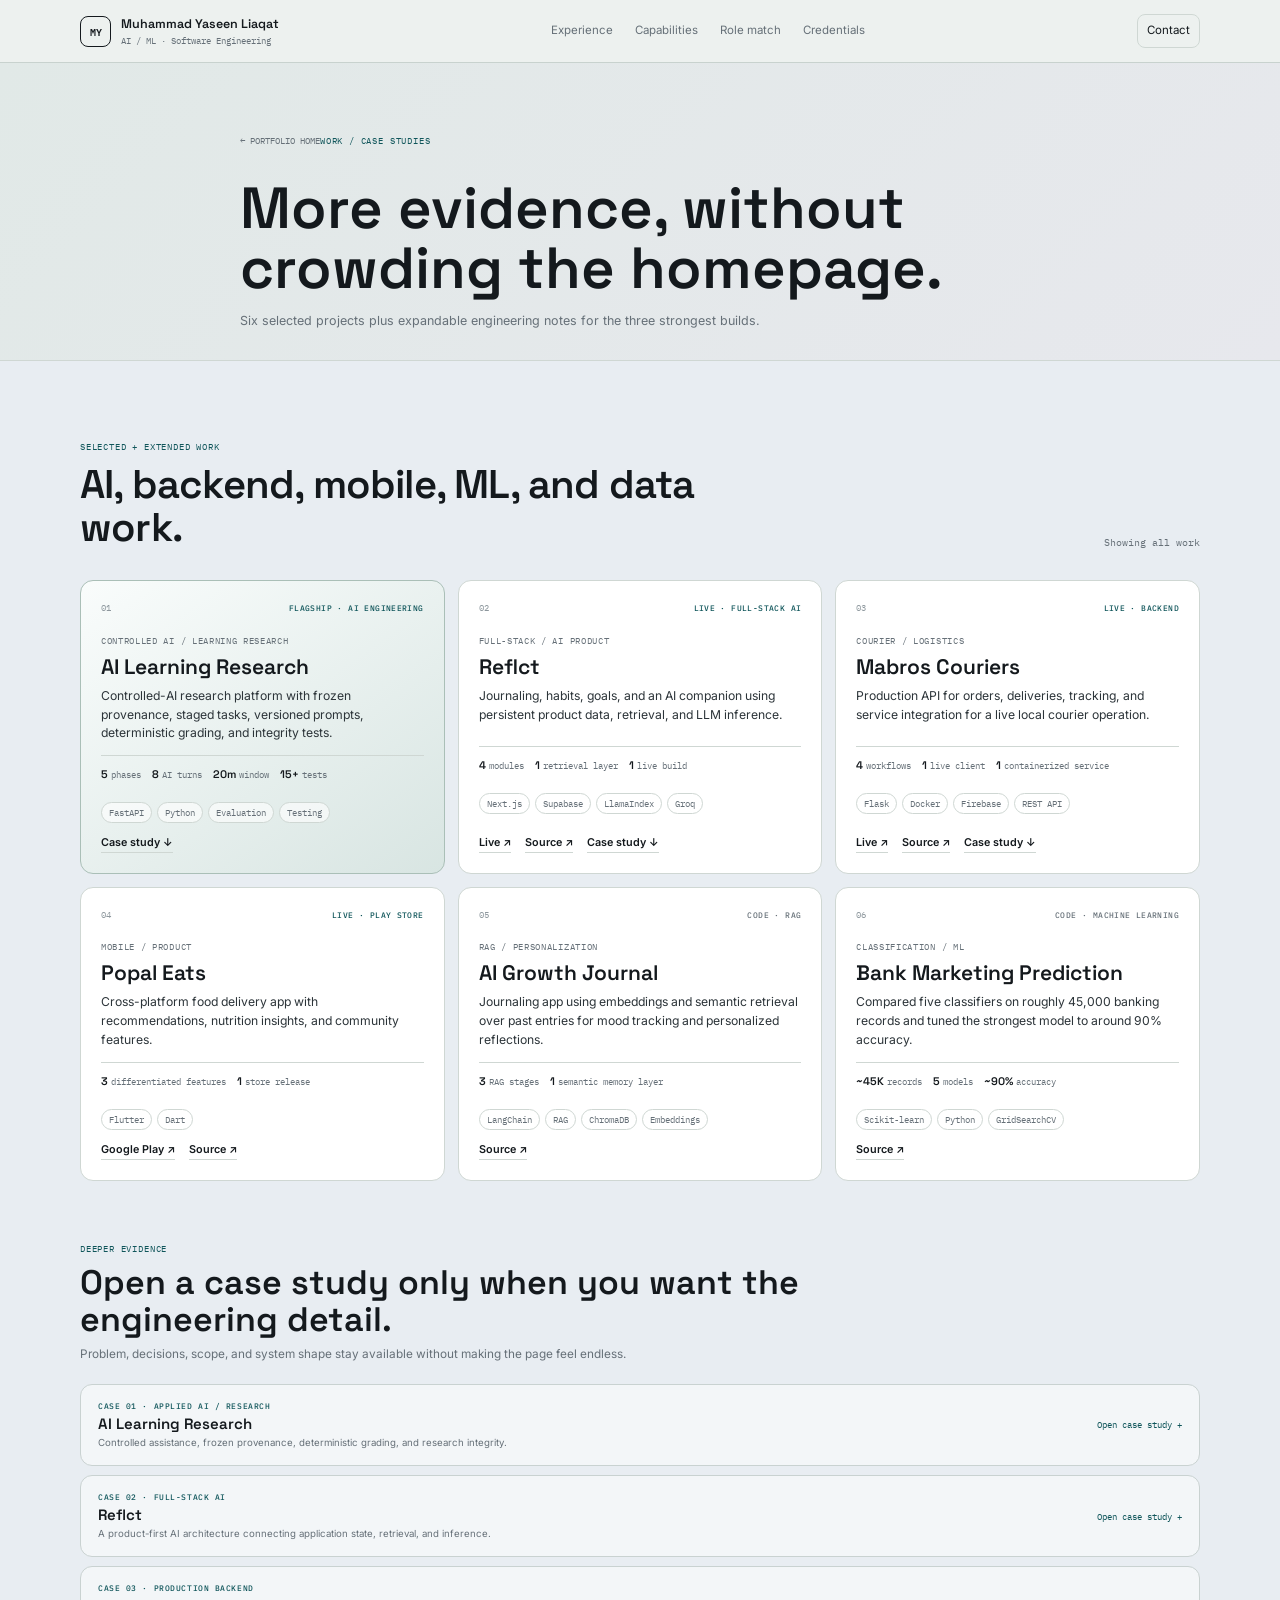
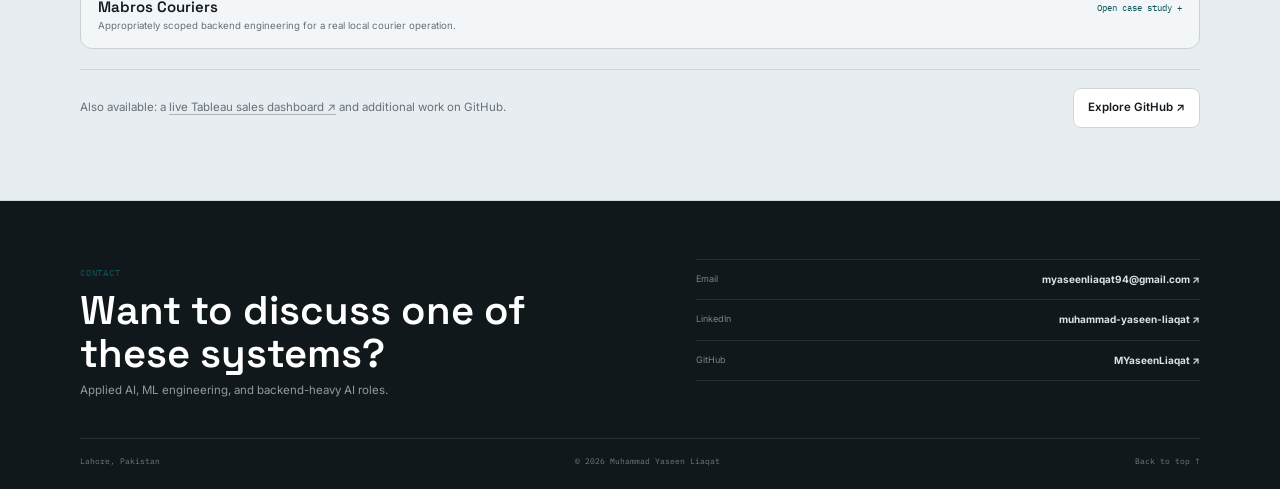
==== commit e9d8cd59: "Add files via upload" ====
--- a/projects.html
+++ b/projects.html
@@ -5,7 +5,7 @@
   <meta name="viewport" content="width=device-width, initial-scale=1">
   <title>Selected Work — Muhammad Yaseen Liaqat</title>
   <meta name="description" content="AI, machine learning, backend, mobile, data, and engineering projects by Muhammad Yaseen Liaqat, with compact engineering case studies.">
-  <meta name="theme-color" content="#f4f5f3">
+  <meta name="theme-color" content="#edf1ef">
   <link rel="canonical" href="https://myaseenliaqat.github.io/portfolio/projects.html">
   <meta property="og:url" content="https://myaseenliaqat.github.io/portfolio/projects.html">
   <link rel="icon" href="assets/favicon.svg" type="image/svg+xml">
@@ -19,7 +19,7 @@
 
 <main id="main">
   <section class="subpage-hero"><div class="shell subpage-hero-inner reveal"><a class="back-link mono" href="index.html#projects">← PORTFOLIO HOME</a><span class="section-label mono">WORK / CASE STUDIES</span><h1>More evidence, without crowding the homepage.</h1><p>Six selected projects plus expandable engineering notes for the three strongest builds.</p></div></section>
-  <section class="section" id="projects"><div class="shell">
+  <section class="section section-tone-blue" id="projects"><div class="shell">
     <div class="section-heading reveal"><div><span class="section-label mono">SELECTED + EXTENDED WORK</span><h2>AI, backend, mobile, ML, and data work.</h2></div><div class="project-filter-status" id="project-filter-status" aria-live="polite"><span>Showing all work</span><button id="clear-project-filter" type="button" hidden>Clear filter</button></div></div>
     <div class="project-grid project-grid-all" id="project-grid">
       <article class="project-card project-card-featured reveal" data-stack="fastapi python ai prompt-engineering evaluation testing guardrails experimental-design research backend rest-apis git github cicd"><div class="project-card-head"><span class="project-index mono">01</span><span class="project-status live">FLAGSHIP · AI ENGINEERING</span></div><p class="project-type mono">CONTROLLED AI / LEARNING RESEARCH</p><h3>AI Learning Research</h3><p class="project-description">Controlled-AI research platform with frozen provenance, staged tasks, versioned prompts, deterministic grading, and integrity tests.</p><div class="project-metrics"><span><strong>5</strong> phases</span><span><strong>8</strong> AI turns</span><span><strong>20m</strong> window</span><span><strong>15+</strong> tests</span></div><div class="project-stack"><span>FastAPI</span><span>Python</span><span>Evaluation</span><span>Testing</span></div><div class="project-links"><a href="#case-ai-learning">Case study ↓</a></div></article>
--- a/styles.css
+++ b/styles.css
@@ -39,3 +39,251 @@
 @media(max-width:820px){.desktop-nav{display:none}.menu-button{display:block}.mobile-nav.is-open{display:block}.hero-grid,.section-heading,.role-match-grid,.credential-layout,.footer-grid,.case-study-content{grid-template-columns:1fr}.profile-panel{max-width:none}.section-heading{gap:10px}.role-match-copy{position:static}.capability-grid{grid-template-columns:1fr}.capability-card-tools{grid-column:auto}.project-grid,.project-grid-all{grid-template-columns:1fr 1fr}.experience-item{grid-template-columns:115px 1fr;gap:18px}.credential-layout{gap:12px}.additional-credential-grid{grid-template-columns:1fr 1fr}.footer-grid{gap:26px}.section{padding:58px 0}.role-match-section{padding:58px 0}}
 @media(max-width:600px){.shell{width:min(var(--max),calc(100% - 28px))}.brand-copy small{display:none}.hero{padding:45px 0 36px}.hero-grid{grid-template-columns:1fr}.hero h1{font-size:38px}.hero-stats{gap:14px;flex-wrap:wrap}.hero-stats div{min-width:120px}.profile-panel{display:none}.experience-item{grid-template-columns:1fr;gap:7px;padding:20px 0}.experience-date{padding-top:0}.role-footer{align-items:flex-start;flex-direction:column}.project-grid,.project-grid-all{grid-template-columns:1fr}.project-card{min-height:0}.section-heading h2{font-size:29px}.section-cta{align-items:flex-start;flex-direction:column}.additional-credentials summary{flex-direction:column;gap:3px}.additional-credential-grid{grid-template-columns:1fr}.match-columns{grid-template-columns:1fr}.writing-list a{grid-template-columns:24px 1fr auto}.writing-list small{line-height:1.3}.footer-bottom{align-items:flex-start;flex-direction:column}.case-study>summary{align-items:flex-start}.case-study>summary small{max-width:260px}.case-study-metrics{grid-template-columns:repeat(2,1fr)}}
 @media(prefers-reduced-motion:reduce){html{scroll-behavior:auto}.reveal{opacity:1;transform:none;transition:none}*{animation:none!important;transition-duration:.001ms!important}}
+
+/* =========================================================
+   V7 — compact professional density + sophisticated section tones
+   ========================================================= */
+:root {
+  --paper: #edf1ef;
+  --paper-2: #e6ebe8;
+  --surface: #fdfefd;
+  --line: #cfd7d3;
+  --tone-warm: #f1ede6;
+  --tone-sage: #e7efeb;
+  --tone-blue: #e8edf2;
+  --tone-sand: #f1eee6;
+  --tone-lilac: #eceaf0;
+  --tone-flow: #dfe8e8;
+  --navy: #17242b;
+  --navy-2: #20303a;
+  --indigo: #2d3448;
+  --indigo-2: #414861;
+  --warm-accent: #8b6d4c;
+  --blue-accent: #526a7c;
+  --plum-accent: #6f6378;
+  --radius: 13px;
+  --shadow: 0 18px 48px rgba(16,22,25,.07);
+}
+
+body { background: var(--paper); }
+body::before { opacity: .18; background-size: 38px 38px; }
+.site-header { background: rgba(237,241,239,.91); border-bottom-color: rgba(189,200,195,.76); }
+.hero { padding-top: 68px; background: linear-gradient(145deg, #edf1ef 0%, #edf1ef 55%, #e4ece9 100%); }
+.hero-grid { gap: 52px; }
+.hero h1 { max-width: 760px; margin-bottom: 17px; font-size: clamp(40px, 5.45vw, 66px); line-height: 1.01; }
+.hero-lede { max-width: 630px; margin-bottom: 18px; font-size: 16px; line-height: 1.58; }
+.availability { margin-bottom: 18px; }
+.hero-role { margin-bottom: 21px; }
+.hero-stats { gap: 14px; margin-top: 32px; padding: 17px 0 24px; }
+.hero-stats strong { font-size: 22px; }
+.profile-panel { padding: 21px; border-radius: 16px; box-shadow: 0 18px 44px rgba(15,24,27,.13); }
+.profile-title-block { padding: 18px 0 15px; }
+.profile-facts div { padding: 8px 0; }
+.profile-note { margin-top: 13px; padding: 12px 13px; border: 1px solid rgba(255,255,255,.075); border-radius: 10px; background: rgba(255,255,255,.035); }
+.profile-note span { color: #728683; font-size: 8.5px; letter-spacing: .08em; }
+.profile-note p { margin: 4px 0 0; color: #b8c5c2; font-size: 11px; }
+
+.section { padding: 72px 0; }
+.section-tone-warm { background: var(--tone-warm); }
+.section-tone-sage { background: var(--tone-sage); }
+.section-tone-blue { background: var(--tone-blue); }
+.section-tone-sand { background: var(--tone-sand); }
+.section-tone-lilac { background: var(--tone-lilac); }
+.section-muted { background: var(--paper-2); }
+.section-heading { gap: 38px; margin-bottom: 31px; }
+.section-label { margin-bottom: 9px; }
+.section-heading h2, .credential-grid > div > h2 { font-size: clamp(27px, 3.6vw, 40px); line-height: 1.08; }
+.section-heading > p { max-width: 450px; font-size: 12.5px; line-height: 1.55; }
+
+.experience-item { grid-template-columns: 150px 1fr; gap: 30px; padding: 25px 0; }
+.experience-title-row { margin-bottom: 12px; }
+.experience-title-row h3 { font-size: 19px; }
+.experience-title-row p { font-size: 12px; }
+.experience-body ul { margin-bottom: 14px; }
+.experience-body li { margin-bottom: 5px; font-size: 12.8px; line-height: 1.55; }
+.role-footer { display: flex; align-items: center; justify-content: space-between; gap: 14px; flex-wrap: wrap; }
+.role-metrics { display: flex; gap: 14px; flex-wrap: wrap; color: var(--muted); font: 400 9px var(--font-mono); }
+.role-metrics strong { color: var(--ink); font: 600 12px var(--font-display); }
+.evidence-row span, .project-stack span, .result-tags span { padding: 4px 7px; font-size: 9px; background: rgba(255,255,255,.62); }
+
+.capability-grid { gap: 12px; }
+.capability-card { min-height: 0; padding: 20px; border-radius: 12px; background: rgba(255,255,255,.54); }
+.capability-card:hover { background: rgba(255,255,255,.78); }
+.capability-card-tools { grid-column: 1 / -1; }
+.capability-head { display: grid; grid-template-columns: 27px 1fr; gap: 10px; align-items: start; margin-bottom: 13px; }
+.capability-number { position: static; width: 24px; height: 24px; display: grid; place-items: center; border: 1px solid #c4d0cb; border-radius: 7px; color: var(--accent-2); background: rgba(255,255,255,.55); font-size: 9px; }
+.capability-card h3 { margin: 1px 0 2px; font-size: 16.5px; }
+.capability-head p { margin: 0; color: var(--muted); font-size: 10.8px; line-height: 1.45; }
+.skill-cloud { gap: 5px; }
+.skill-cloud button { padding: 5px 7px; border-radius: 7px; background: rgba(251,253,252,.62); font-size: 9.5px; }
+
+.project-grid { gap: 13px; }
+.project-grid-home .project-card, .project-grid-all .project-card, .project-card { min-height: 0; padding: 20px; border-radius: 13px; }
+.project-card-head, .compact-project .project-card-head { margin-bottom: 19px; }
+.project-card h3 { margin-bottom: 7px; font-size: 21px; }
+.project-description { margin-bottom: 12px; font-size: 12.2px; line-height: 1.55; }
+.project-type { margin-bottom: 6px; font-size: 8.5px; }
+.project-metrics { gap: 5px 11px; margin-bottom: 11px; font-size: 8.5px; }
+.project-metrics strong { font-size: 11px; }
+.project-stack, .compact-project .project-stack { margin: 10px 0 12px; gap: 5px; }
+.project-links { gap: 14px; margin-top: auto; }
+.project-links a { font-size: 10.8px; }
+.project-card-featured { background: linear-gradient(145deg, rgba(250,253,252,.96), rgba(210,226,220,.72)); border-color: #aabfb7; }
+.section-cta { margin-top: 20px; padding-top: 18px; }
+.section-cta p { font-size: 11.5px; }
+.button { min-height: 40px; padding: 0 14px; border-radius: 8px; font-size: 11.5px; }
+
+/* Two compact, high-signal architecture snapshots */
+.architecture-section { background: linear-gradient(135deg, #dfe8e8 0%, #e3e7eb 48%, #e6e3e8 100%); }
+.architecture-heading { margin-bottom: 24px; }
+.architecture-grid { display: grid; grid-template-columns: repeat(2, minmax(0, 1fr)); gap: 14px; }
+.architecture-card { min-width: 0; padding: 20px; border-radius: 15px; color: #e9efed; box-shadow: 0 18px 38px rgba(21,31,37,.09); overflow: hidden; }
+.architecture-research { background: linear-gradient(145deg, #17282b 0%, #20383a 100%); border: 1px solid rgba(120,164,158,.24); }
+.architecture-product { background: linear-gradient(145deg, #242b3c 0%, #333b52 100%); border: 1px solid rgba(145,151,187,.22); }
+.architecture-top { display: flex; justify-content: space-between; align-items: flex-start; gap: 14px; margin-bottom: 17px; }
+.architecture-kicker { color: #86aaa6; font-size: 8.3px; letter-spacing: .09em; }
+.architecture-product .architecture-kicker { color: #a4a8c6; }
+.architecture-top h3 { max-width: 410px; margin: 5px 0 0; color: #fff; font-size: 17px; line-height: 1.18; }
+.architecture-top a { flex: 0 0 auto; padding-top: 2px; color: #9fbbb7; font-size: 9.5px; border-bottom: 1px solid rgba(159,187,183,.28); }
+.architecture-product .architecture-top a { color: #b1b5d0; border-bottom-color: rgba(177,181,208,.28); }
+.flow-diagram { display: grid; grid-template-columns: 1fr; gap: 0; }
+.flow-node { display: grid; grid-template-columns: 28px 1fr; gap: 10px; align-items: center; padding: 9px 11px; border: 1px solid rgba(255,255,255,.09); border-radius: 9px; background: rgba(255,255,255,.045); }
+.flow-index { width: 24px; height: 24px; display: grid; place-items: center; border-radius: 7px; background: rgba(255,255,255,.055); color: #82aaa5; font-size: 8px; }
+.architecture-product .flow-index { color: #a8aecb; }
+.flow-node strong { display: block; color: #f4f7f6; font-size: 11.3px; font-weight: 600; }
+.flow-node small { display: block; margin-top: 1px; color: #8d9c9a; font: 400 8.7px var(--font-mono); line-height: 1.4; }
+.architecture-product .flow-node small { color: #979db1; }
+.flow-connector { position: relative; height: 12px; margin-left: 22px; }
+.flow-connector::before { content: ""; position: absolute; top: 0; bottom: 0; left: 0; width: 1px; background: rgba(133,173,168,.38); }
+.flow-connector span::after { content: ""; position: absolute; left: -2px; bottom: 1px; width: 5px; height: 5px; border-right: 1px solid rgba(133,173,168,.55); border-bottom: 1px solid rgba(133,173,168,.55); transform: rotate(45deg); }
+.architecture-product .flow-connector::before { background: rgba(165,169,203,.34); }
+.architecture-product .flow-connector span::after { border-color: rgba(165,169,203,.55); }
+.architecture-note { margin-top: 14px; padding: 12px 13px; border-radius: 9px; background: rgba(255,255,255,.045); border: 1px solid rgba(255,255,255,.07); }
+.architecture-note span { color: #7fa7a2; font-size: 8px; letter-spacing: .09em; }
+.architecture-product .architecture-note span { color: #a7abc6; }
+.architecture-note p { margin: 4px 0 0; color: #aebbb8; font-size: 10.2px; line-height: 1.5; }
+.architecture-product .architecture-note p { color: #b5b9c9; }
+
+.role-match-section { padding: 76px 0; background: linear-gradient(145deg, #10191c, #172326); }
+.role-match-grid { gap: 52px; }
+.role-match-copy h2 { margin-bottom: 14px; font-size: clamp(29px, 3.8vw, 44px); }
+.role-match-copy > p { font-size: 12.5px; }
+.matcher { padding: 20px; border-radius: 14px; }
+.matcher textarea { min-height: 185px; padding: 13px; font-size: 12px; }
+.matcher-empty { margin-top: 17px; padding-top: 17px; }
+.matcher-results { margin-top: 17px; padding-top: 17px; }
+
+/* Current compact credential markup */
+.credential-layout { grid-template-columns: .7fr 1.3fr; gap: 38px; }
+.education-card { padding: 20px; border: 1px solid #d8d1c3; border-radius: 13px; background: rgba(255,255,255,.43); }
+.education-main { padding-bottom: 14px; border-bottom: 1px solid #d8d1c3; }
+.education-main h3 { margin: 5px 0 3px; font-size: 20px; }
+.education-main p { margin: 0; color: var(--muted); font-size: 11.5px; }
+.education-secondary > span { padding: 10px 0; border-bottom-color: #d8d1c3; }
+.credential-grid { grid-template-columns: repeat(3, minmax(0, 1fr)); gap: 10px; }
+.credential-mini { min-height: 192px; padding: 16px; border-radius: 11px; background: rgba(255,255,255,.55); }
+.credential-mini-featured { background: linear-gradient(145deg, rgba(255,255,255,.82), rgba(225,232,221,.73)); border-color: #c4cdbf; }
+.credential-mini h3 { margin: 7px 0 6px; font-size: 15.5px; }
+.credential-mini p { font-size: 10.3px; }
+.credential-actions { gap: 11px; margin-top: auto; padding-top: 12px; }
+.credential-actions a { font-size: 9.5px; }
+.credential-mini details { margin-top: auto; padding-top: 12px; }
+.credential-mini details summary { cursor: pointer; color: var(--ink); font-size: 9.5px; font-weight: 600; }
+.badge-actions { display: flex; flex-wrap: wrap; gap: 5px; padding-top: 8px; }
+.badge-actions button, .credential-text-button { border: 1px solid #d6d4ca; border-radius: 7px; background: rgba(255,255,255,.55); color: var(--muted); cursor: pointer; font-size: 8.7px; padding: 5px 7px; }
+.credential-text-button { margin-top: auto; align-self: flex-start; }
+.additional-credentials { margin-top: 15px; border-color: #d8d1c3; }
+.additional-credentials summary { padding: 12px 2px; font-size: 11px; }
+.additional-credential-grid { display: grid; grid-template-columns: repeat(4, minmax(0,1fr)); border-top: 1px solid #d8d1c3; }
+.additional-credential-grid > * { display: flex; flex-direction: column; gap: 3px; padding: 11px; border-right: 1px solid #d8d1c3; }
+.additional-credential-grid > *:last-child { border-right: 0; }
+.additional-credential-grid strong { font-size: 10.5px; }
+.additional-credential-grid span { color: var(--muted); font: 400 8.5px var(--font-mono); }
+
+/* Current compact writing markup */
+.writing-list { border-top: 1px solid #cbc5d0; }
+.writing-list a { display: grid; grid-template-columns: 32px 1fr auto; gap: 14px; align-items: center; padding: 14px 2px; border-bottom: 1px solid #cbc5d0; }
+.writing-list > a > span { color: var(--plum-accent); font-size: 9px; }
+.writing-list strong { display: block; font-size: 13px; }
+.writing-list small { display: block; margin-top: 1px; color: var(--muted); font-size: 10.5px; }
+.writing-list b { color: var(--plum-accent); font-size: 10px; }
+.writing-list a:hover strong { color: #4f4658; }
+
+/* Expandable project-page case studies: keep detail available, not always tall */
+.subpage-hero { padding: 64px 0 30px; background: linear-gradient(135deg, #e1e9e7, #e7e8ed); }
+.subpage-hero .back-link { margin-bottom: 24px; }
+.subpage-hero h1 { margin: 8px 0 12px; font-size: clamp(36px, 5vw, 58px); }
+.subpage-hero p { font-size: 12.5px; }
+.case-study-heading { margin: 54px 0 20px; }
+.case-study-heading h3 { font-size: clamp(24px, 3vw, 34px); }
+.case-study-heading p { font-size: 11.8px; }
+.case-study-list { border-top: 0; display: grid; gap: 9px; }
+details.case-study { display: block; padding: 0; border: 1px solid #c9d2d1; border-radius: 12px; background: rgba(255,255,255,.45); scroll-margin-top: 92px; overflow: hidden; }
+details.case-study > summary { display: flex; justify-content: space-between; align-items: center; gap: 16px; padding: 15px 17px; cursor: pointer; list-style: none; }
+details.case-study > summary::-webkit-details-marker { display: none; }
+details.case-study > summary > span { min-width: 0; display: grid; grid-template-columns: 1fr; gap: 2px; }
+details.case-study > summary b { color: var(--accent-2); font-size: 8px; letter-spacing: .07em; }
+details.case-study > summary strong { font: 600 15px var(--font-display); }
+details.case-study > summary small { color: var(--muted); font-size: 9.7px; }
+details.case-study > summary i { flex: 0 0 auto; color: var(--accent-2); font: normal 9px var(--font-mono); }
+details.case-study[open] > summary { background: rgba(255,255,255,.38); border-bottom: 1px solid #c9d2d1; }
+details.case-study[open] > summary i { font-size: 0; }
+details.case-study[open] > summary i::after { content: "Close case study −"; font-size: 9px; }
+.case-study-content { display: grid; grid-template-columns: 1.12fr .88fr; gap: 28px; padding: 20px; }
+.case-study-problem { margin-bottom: 16px; font-size: 11.8px; }
+.case-study-decisions > div { grid-template-columns: 28px 1fr; padding: 10px 0; }
+.case-study-decisions p { font-size: 10.5px; }
+.case-study-metrics { margin-top: 14px; }
+.case-study-metrics span { min-height: 52px; padding: 8px; font-size: 7.5px; }
+.case-study-metrics b { font-size: 14px; }
+.case-study-system { position: static; top: auto; padding: 16px; border-radius: 12px; }
+.case-study-system .system-flow { margin: 12px 0; gap: 5px; }
+.case-study-system .system-flow div { padding: 9px 10px; border-radius: 8px; }
+.case-study-system .system-flow strong { font-size: 10.5px; }
+.case-study-system .system-flow em { font-size: 8.3px; }
+.case-study-system > p { padding-top: 10px; font-size: 9.5px; }
+
+footer { padding: 58px 0 22px; }
+.footer-grid { gap: 55px; padding-bottom: 38px; }
+footer h2 { font-size: clamp(29px, 4vw, 45px); }
+footer p { font-size: 12.5px; }
+.footer-links a { padding: 12px 0; }
+
+@media (max-width: 980px) {
+  .architecture-grid { grid-template-columns: 1fr; }
+  .credential-layout { grid-template-columns: 1fr; gap: 20px; }
+  .credential-grid { grid-template-columns: repeat(3, 1fr); }
+}
+
+@media (max-width: 800px) {
+  .section, .role-match-section { padding: 58px 0; }
+  .section-heading { margin-bottom: 24px; }
+  .capability-card-tools { grid-column: auto; }
+  .case-study-content { grid-template-columns: 1fr; }
+  .additional-credential-grid { grid-template-columns: repeat(2, 1fr); }
+  .additional-credential-grid > *:nth-child(2) { border-right: 0; }
+  .additional-credential-grid > *:nth-child(-n+2) { border-bottom: 1px solid #d8d1c3; }
+}
+
+@media (max-width: 640px) {
+  .hero { padding-top: 52px; }
+  .hero-stats { grid-template-columns: repeat(3, 1fr); }
+  .hero-stats div { display: flex; }
+  .credential-grid { grid-template-columns: 1fr; }
+  .additional-credential-grid { grid-template-columns: 1fr; }
+  .additional-credential-grid > * { border-right: 0; border-bottom: 1px solid #d8d1c3; }
+  .additional-credential-grid > *:last-child { border-bottom: 0; }
+  .architecture-card { padding: 16px; }
+  .architecture-top { flex-direction: column; }
+  .writing-list a { grid-template-columns: 26px 1fr; }
+  .writing-list b { grid-column: 2; }
+}
+
+/* Native credential preview dialog */
+.credential-dialog { width: min(900px, calc(100vw - 32px)); max-height: calc(100vh - 32px); padding: 0; border: 1px solid #344044; border-radius: 14px; background: #11191c; color: #fff; box-shadow: 0 30px 90px rgba(0,0,0,.32); }
+.credential-dialog::backdrop { background: rgba(9,14,16,.72); backdrop-filter: blur(5px); }
+.credential-dialog-bar { display: flex; align-items: center; justify-content: space-between; gap: 14px; padding: 11px 13px; border-bottom: 1px solid rgba(255,255,255,.09); }
+.credential-dialog-bar strong { min-width: 0; overflow: hidden; text-overflow: ellipsis; white-space: nowrap; font-size: 10.5px; font-weight: 500; }
+.credential-dialog-bar button { padding: 5px 8px; border: 1px solid rgba(255,255,255,.12); border-radius: 7px; background: transparent; color: #aab5b3; cursor: pointer; font-size: 9px; }
+.credential-dialog-stage { display: grid; place-items: center; max-height: calc(100vh - 90px); overflow: auto; padding: 14px; background: #0b1113; }
+.credential-dialog-stage img { display: block; max-width: 100%; max-height: calc(100vh - 120px); width: auto; height: auto; border-radius: 7px; background: #fff; }
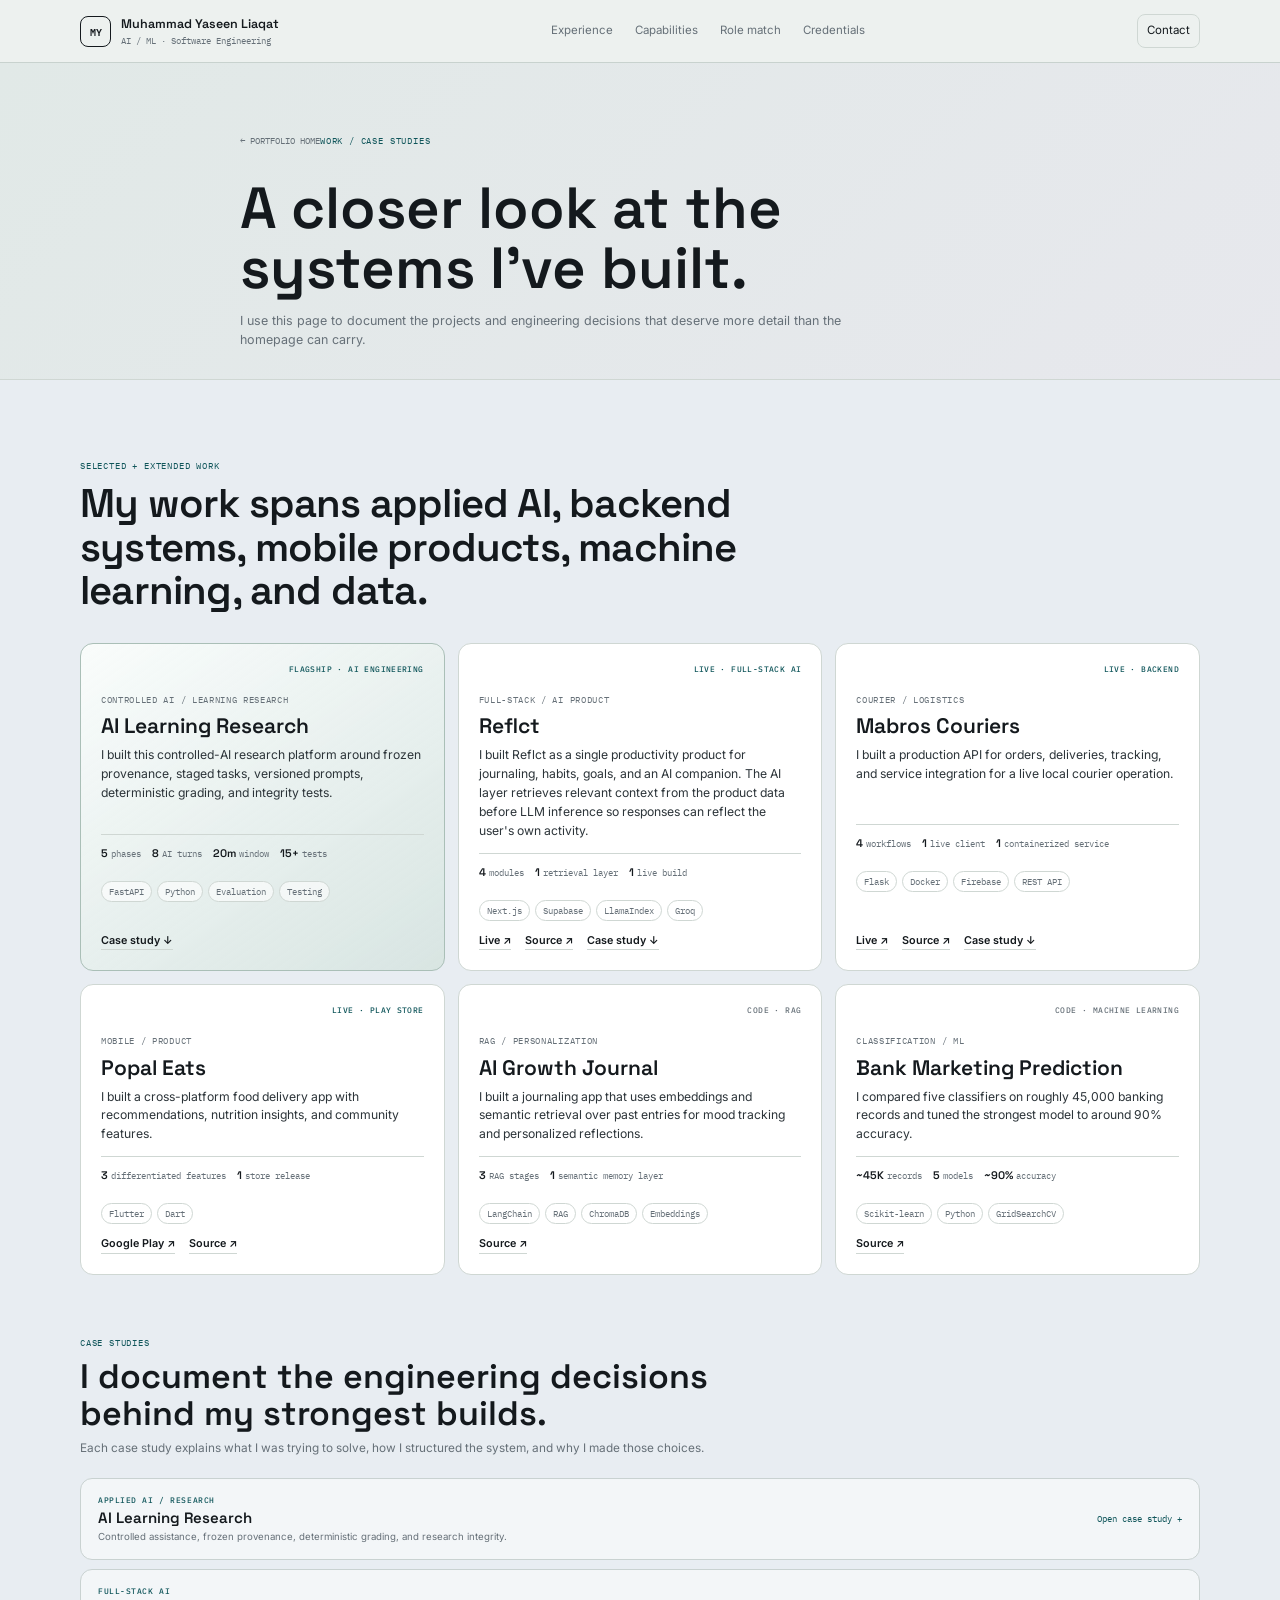
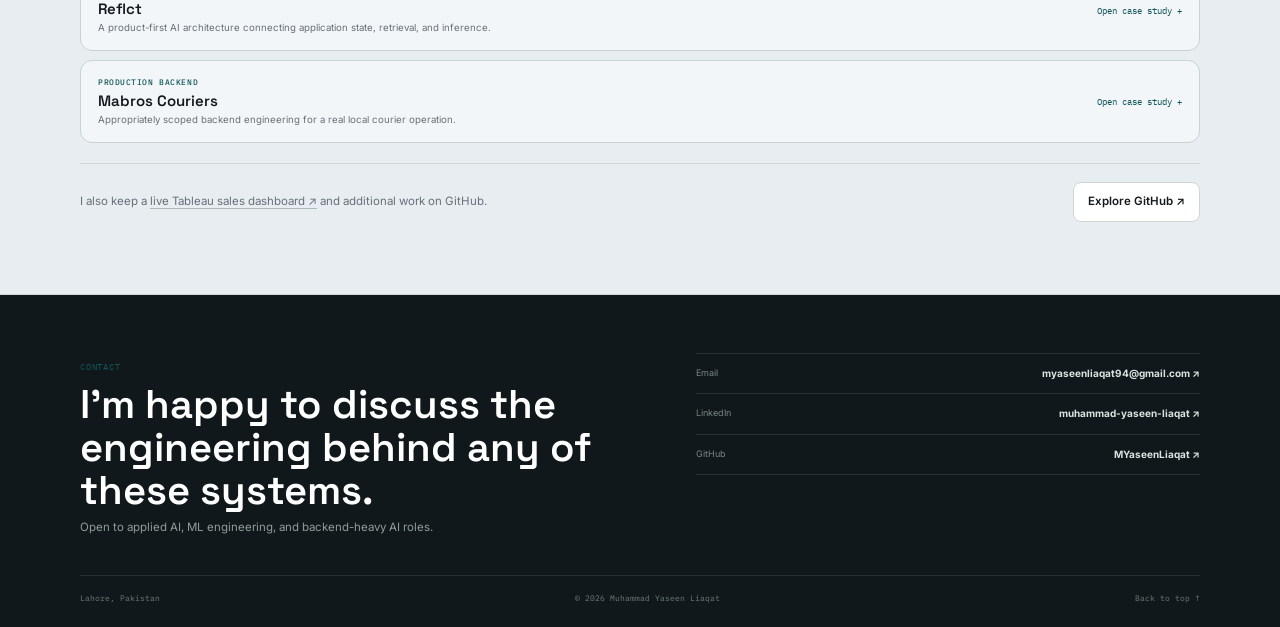
==== commit 36dda8c9: "Add files via upload" ====
--- a/projects.html
+++ b/projects.html
@@ -18,28 +18,28 @@
 <header class="site-header" id="top"><div class="shell nav-shell"><a class="brand" href="index.html#profile"><span class="brand-mark">MY</span><span class="brand-copy"><strong>Muhammad Yaseen Liaqat</strong><small>AI / ML · Software Engineering</small></span></a><nav class="desktop-nav" aria-label="Primary navigation"><a href="index.html#experience">Experience</a><a href="index.html#capabilities">Capabilities</a><a href="index.html#role-match">Role match</a><a href="index.html#credentials">Credentials</a></nav><div class="nav-actions"><a class="nav-contact" href="index.html#contact">Contact</a><button class="menu-button" id="menu-button" type="button" aria-label="Open navigation" aria-controls="mobile-nav" aria-expanded="false"><span></span><span></span></button></div></div><nav class="mobile-nav" id="mobile-nav" aria-label="Mobile navigation"><a href="index.html">Portfolio home</a><a href="index.html#experience">Experience</a><a href="index.html#capabilities">Capabilities</a><a href="index.html#role-match">Role match</a><a href="index.html#credentials">Credentials</a><a href="index.html#contact">Contact</a></nav></header>
 
 <main id="main">
-  <section class="subpage-hero"><div class="shell subpage-hero-inner reveal"><a class="back-link mono" href="index.html#projects">← PORTFOLIO HOME</a><span class="section-label mono">WORK / CASE STUDIES</span><h1>More evidence, without crowding the homepage.</h1><p>Six selected projects plus expandable engineering notes for the three strongest builds.</p></div></section>
+  <section class="subpage-hero"><div class="shell subpage-hero-inner reveal"><a class="back-link mono" href="index.html#projects">← PORTFOLIO HOME</a><span class="section-label mono">WORK / CASE STUDIES</span><h1>A closer look at the systems I've built.</h1><p>I use this page to document the projects and engineering decisions that deserve more detail than the homepage can carry.</p></div></section>
   <section class="section section-tone-blue" id="projects"><div class="shell">
-    <div class="section-heading reveal"><div><span class="section-label mono">SELECTED + EXTENDED WORK</span><h2>AI, backend, mobile, ML, and data work.</h2></div><div class="project-filter-status" id="project-filter-status" aria-live="polite"><span>Showing all work</span><button id="clear-project-filter" type="button" hidden>Clear filter</button></div></div>
+    <div class="section-heading reveal"><div><span class="section-label mono">SELECTED + EXTENDED WORK</span><h2>My work spans applied AI, backend systems, mobile products, machine learning, and data.</h2></div></div>
     <div class="project-grid project-grid-all" id="project-grid">
-      <article class="project-card project-card-featured reveal" data-stack="fastapi python ai prompt-engineering evaluation testing guardrails experimental-design research backend rest-apis git github cicd"><div class="project-card-head"><span class="project-index mono">01</span><span class="project-status live">FLAGSHIP · AI ENGINEERING</span></div><p class="project-type mono">CONTROLLED AI / LEARNING RESEARCH</p><h3>AI Learning Research</h3><p class="project-description">Controlled-AI research platform with frozen provenance, staged tasks, versioned prompts, deterministic grading, and integrity tests.</p><div class="project-metrics"><span><strong>5</strong> phases</span><span><strong>8</strong> AI turns</span><span><strong>20m</strong> window</span><span><strong>15+</strong> tests</span></div><div class="project-stack"><span>FastAPI</span><span>Python</span><span>Evaluation</span><span>Testing</span></div><div class="project-links"><a href="#case-ai-learning">Case study ↓</a></div></article>
-      <article class="project-card reveal" data-stack="nextjs react javascript typescript supabase groq llamaindex rag embeddings ai product git github"><div class="project-card-head"><span class="project-index mono">02</span><span class="project-status live">LIVE · FULL-STACK AI</span></div><p class="project-type mono">FULL-STACK / AI PRODUCT</p><h3>Reflct</h3><p class="project-description">Journaling, habits, goals, and an AI companion using persistent product data, retrieval, and LLM inference.</p><div class="project-metrics"><span><strong>4</strong> modules</span><span><strong>1</strong> retrieval layer</span><span><strong>1</strong> live build</span></div><div class="project-stack"><span>Next.js</span><span>Supabase</span><span>LlamaIndex</span><span>Groq</span></div><div class="project-links"><a href="https://reflct-app-ebon.vercel.app/" target="_blank" rel="noopener">Live ↗</a><a href="https://github.com/MYaseenLiaqat/reflct-app" target="_blank" rel="noopener">Source ↗</a><a href="#case-reflct">Case study ↓</a></div></article>
-      <article class="project-card reveal" data-stack="flask docker firebase rest-apis python backend git github cicd"><div class="project-card-head"><span class="project-index mono">03</span><span class="project-status live">LIVE · BACKEND</span></div><p class="project-type mono">COURIER / LOGISTICS</p><h3>Mabros Couriers</h3><p class="project-description">Production API for orders, deliveries, tracking, and service integration for a live local courier operation.</p><div class="project-metrics"><span><strong>4</strong> workflows</span><span><strong>1</strong> live client</span><span><strong>1</strong> containerized service</span></div><div class="project-stack"><span>Flask</span><span>Docker</span><span>Firebase</span><span>REST API</span></div><div class="project-links"><a href="https://mabroscouriers.com/" target="_blank" rel="noopener">Live ↗</a><a href="https://github.com/MYaseenLiaqat/mabros-backend" target="_blank" rel="noopener">Source ↗</a><a href="#case-mabros">Case study ↓</a></div></article>
-      <article class="project-card reveal" data-stack="flutter dart mobile product ai git github"><div class="project-card-head"><span class="project-index mono">04</span><span class="project-status live">LIVE · PLAY STORE</span></div><p class="project-type mono">MOBILE / PRODUCT</p><h3>Popal Eats</h3><p class="project-description">Cross-platform food delivery app with recommendations, nutrition insights, and community features.</p><div class="project-metrics"><span><strong>3</strong> differentiated features</span><span><strong>1</strong> store release</span></div><div class="project-stack"><span>Flutter</span><span>Dart</span></div><div class="project-links"><a href="https://play.google.com/store/apps/details?id=com.popaleats.app" target="_blank" rel="noopener">Google Play ↗</a><a href="https://github.com/MYaseenLiaqat/popal-eats" target="_blank" rel="noopener">Source ↗</a></div></article>
-      <article class="project-card reveal" data-stack="langchain rag embeddings chromadb sentence-transformers prompt-engineering python ai git github"><div class="project-card-head"><span class="project-index mono">05</span><span class="project-status">CODE · RAG</span></div><p class="project-type mono">RAG / PERSONALIZATION</p><h3>AI Growth Journal</h3><p class="project-description">Journaling app using embeddings and semantic retrieval over past entries for mood tracking and personalized reflections.</p><div class="project-metrics"><span><strong>3</strong> RAG stages</span><span><strong>1</strong> semantic memory layer</span></div><div class="project-stack"><span>LangChain</span><span>RAG</span><span>ChromaDB</span><span>Embeddings</span></div><div class="project-links"><a href="https://github.com/MYaseenLiaqat/ai-journal" target="_blank" rel="noopener">Source ↗</a></div></article>
-      <article class="project-card reveal" data-stack="scikit-learn python ml feature-engineering hyperparameter-tuning pandas-numpy data git github"><div class="project-card-head"><span class="project-index mono">06</span><span class="project-status">CODE · MACHINE LEARNING</span></div><p class="project-type mono">CLASSIFICATION / ML</p><h3>Bank Marketing Prediction</h3><p class="project-description">Compared five classifiers on roughly 45,000 banking records and tuned the strongest model to around 90% accuracy.</p><div class="project-metrics"><span><strong>~45K</strong> records</span><span><strong>5</strong> models</span><span><strong>~90%</strong> accuracy</span></div><div class="project-stack"><span>Scikit-learn</span><span>Python</span><span>GridSearchCV</span></div><div class="project-links"><a href="https://github.com/MYaseenLiaqat/bank-marketing-ml" target="_blank" rel="noopener">Source ↗</a></div></article>
+      <article class="project-card project-card-featured reveal" data-stack="fastapi python ai prompt-engineering evaluation testing guardrails experimental-design research backend rest-apis git github cicd"><div class="project-card-head"><span class="project-status live">FLAGSHIP · AI ENGINEERING</span></div><p class="project-type mono">CONTROLLED AI / LEARNING RESEARCH</p><h3>AI Learning Research</h3><p class="project-description">I built this controlled-AI research platform around frozen provenance, staged tasks, versioned prompts, deterministic grading, and integrity tests.</p><div class="project-metrics"><span><strong>5</strong> phases</span><span><strong>8</strong> AI turns</span><span><strong>20m</strong> window</span><span><strong>15+</strong> tests</span></div><div class="project-stack"><span>FastAPI</span><span>Python</span><span>Evaluation</span><span>Testing</span></div><div class="project-links"><a href="#case-ai-learning">Case study ↓</a></div></article>
+      <article class="project-card reveal" data-stack="nextjs react javascript typescript supabase groq llamaindex rag embeddings ai product git github"><div class="project-card-head"><span class="project-status live">LIVE · FULL-STACK AI</span></div><p class="project-type mono">FULL-STACK / AI PRODUCT</p><h3>Reflct</h3><p class="project-description">I built Reflct as a single productivity product for journaling, habits, goals, and an AI companion. The AI layer retrieves relevant context from the product data before LLM inference so responses can reflect the user's own activity.</p><div class="project-metrics"><span><strong>4</strong> modules</span><span><strong>1</strong> retrieval layer</span><span><strong>1</strong> live build</span></div><div class="project-stack"><span>Next.js</span><span>Supabase</span><span>LlamaIndex</span><span>Groq</span></div><div class="project-links"><a href="https://reflct-app-ebon.vercel.app/" target="_blank" rel="noopener">Live ↗</a><a href="https://github.com/MYaseenLiaqat/reflct-app" target="_blank" rel="noopener">Source ↗</a><a href="#case-reflct">Case study ↓</a></div></article>
+      <article class="project-card reveal" data-stack="flask docker firebase rest-apis python backend git github cicd"><div class="project-card-head"><span class="project-status live">LIVE · BACKEND</span></div><p class="project-type mono">COURIER / LOGISTICS</p><h3>Mabros Couriers</h3><p class="project-description">I built a production API for orders, deliveries, tracking, and service integration for a live local courier operation.</p><div class="project-metrics"><span><strong>4</strong> workflows</span><span><strong>1</strong> live client</span><span><strong>1</strong> containerized service</span></div><div class="project-stack"><span>Flask</span><span>Docker</span><span>Firebase</span><span>REST API</span></div><div class="project-links"><a href="https://mabroscouriers.com/" target="_blank" rel="noopener">Live ↗</a><a href="https://github.com/MYaseenLiaqat/mabros-backend" target="_blank" rel="noopener">Source ↗</a><a href="#case-mabros">Case study ↓</a></div></article>
+      <article class="project-card reveal" data-stack="flutter dart mobile product ai git github"><div class="project-card-head"><span class="project-status live">LIVE · PLAY STORE</span></div><p class="project-type mono">MOBILE / PRODUCT</p><h3>Popal Eats</h3><p class="project-description">I built a cross-platform food delivery app with recommendations, nutrition insights, and community features.</p><div class="project-metrics"><span><strong>3</strong> differentiated features</span><span><strong>1</strong> store release</span></div><div class="project-stack"><span>Flutter</span><span>Dart</span></div><div class="project-links"><a href="https://play.google.com/store/apps/details?id=com.popaleats.app" target="_blank" rel="noopener">Google Play ↗</a><a href="https://github.com/MYaseenLiaqat/popal-eats" target="_blank" rel="noopener">Source ↗</a></div></article>
+      <article class="project-card reveal" data-stack="langchain rag embeddings chromadb sentence-transformers prompt-engineering python ai git github"><div class="project-card-head"><span class="project-status">CODE · RAG</span></div><p class="project-type mono">RAG / PERSONALIZATION</p><h3>AI Growth Journal</h3><p class="project-description">I built a journaling app that uses embeddings and semantic retrieval over past entries for mood tracking and personalized reflections.</p><div class="project-metrics"><span><strong>3</strong> RAG stages</span><span><strong>1</strong> semantic memory layer</span></div><div class="project-stack"><span>LangChain</span><span>RAG</span><span>ChromaDB</span><span>Embeddings</span></div><div class="project-links"><a href="https://github.com/MYaseenLiaqat/ai-journal" target="_blank" rel="noopener">Source ↗</a></div></article>
+      <article class="project-card reveal" data-stack="scikit-learn python ml feature-engineering hyperparameter-tuning pandas-numpy data git github"><div class="project-card-head"><span class="project-status">CODE · MACHINE LEARNING</span></div><p class="project-type mono">CLASSIFICATION / ML</p><h3>Bank Marketing Prediction</h3><p class="project-description">I compared five classifiers on roughly 45,000 banking records and tuned the strongest model to around 90% accuracy.</p><div class="project-metrics"><span><strong>~45K</strong> records</span><span><strong>5</strong> models</span><span><strong>~90%</strong> accuracy</span></div><div class="project-stack"><span>Scikit-learn</span><span>Python</span><span>GridSearchCV</span></div><div class="project-links"><a href="https://github.com/MYaseenLiaqat/bank-marketing-ml" target="_blank" rel="noopener">Source ↗</a></div></article>
     </div>
 
-    <div class="case-study-heading reveal"><span class="section-label mono">DEEPER EVIDENCE</span><h3>Open a case study only when you want the engineering detail.</h3><p>Problem, decisions, scope, and system shape stay available without making the page feel endless.</p></div>
+    <div class="case-study-heading reveal"><span class="section-label mono">CASE STUDIES</span><h3>I document the engineering decisions behind my strongest builds.</h3><p>Each case study explains what I was trying to solve, how I structured the system, and why I made those choices.</p></div>
     <div class="case-study-list">
-      <details class="case-study reveal" id="case-ai-learning"><summary><span><b class="mono">CASE 01 · APPLIED AI / RESEARCH</b><strong>AI Learning Research</strong><small>Controlled assistance, frozen provenance, deterministic grading, and research integrity.</small></span><i>Open case study +</i></summary><div class="case-study-content"><div class="case-study-copy"><p class="case-study-problem"><strong>Problem.</strong> Build an experimental learning platform where AI can support a learner without silently becoming the learner, while keeping study conditions reproducible.</p><div class="case-study-decisions"><div><span class="mono">01</span><p><strong>Freeze provenance.</strong> Learner condition, prompt version, model/provider identifiers, module version, and AI cap are persisted instead of inherited from mutable runtime settings.</p></div><div><span class="mono">02</span><p><strong>Control assistance.</strong> AI access is condition-aware, attempts are ownership-checked, supported sessions expire, and interaction count is capped.</p></div><div><span class="mono">03</span><p><strong>Grade deterministically.</strong> Code runs in a fresh namespace with an explicit result variable, while automated tests cover access, submission, scheduling, seed data, and prompt integrity.</p></div></div><div class="case-study-metrics"><span><b>5</b> phases</span><span><b>8</b> AI turns</span><span><b>20m</b> supported phase</span><span><b>15+</b> tests</span></div></div><div class="case-study-system"><span class="mono">SYSTEM SHAPE</span><div class="system-flow"><div><small>01</small><strong>Learner</strong><em>condition + attempt</em></div><i>→</i><div><small>02</small><strong>FastAPI</strong><em>access + provenance</em></div><i>→</i><div><small>03</small><strong>AI / Task</strong><em>versioned support</em></div><i>→</i><div><small>04</small><strong>Grader</strong><em>result + research log</em></div></div><p>Designed around reproducibility and controlled assistance, not chatbot novelty.</p></div></div></details>
-      <details class="case-study reveal" id="case-reflct"><summary><span><b class="mono">CASE 02 · FULL-STACK AI</b><strong>Reflct</strong><small>A product-first AI architecture connecting application state, retrieval, and inference.</small></span><i>Open case study +</i></summary><div class="case-study-content"><div class="case-study-copy"><p class="case-study-problem"><strong>Problem.</strong> Put journaling, habits, goals, and an AI companion into one product without treating the AI layer as a disconnected demo.</p><div class="case-study-decisions"><div><span class="mono">01</span><p><strong>Keep product state central.</strong> Supabase provides persistent application data that the experience is built around.</p></div><div><span class="mono">02</span><p><strong>Add retrieval before inference.</strong> LlamaIndex provides relevant application context before the model generates a response.</p></div><div><span class="mono">03</span><p><strong>Ship the full loop.</strong> Next.js handles the product surface and Groq supplies the inference layer.</p></div></div><div class="case-study-metrics"><span><b>4</b> modules</span><span><b>1</b> retrieval layer</span><span><b>1</b> inference layer</span><span><b>1</b> live build</span></div></div><div class="case-study-system"><span class="mono">SYSTEM SHAPE</span><div class="system-flow"><div><small>01</small><strong>Next.js</strong><em>product UI</em></div><i>→</i><div><small>02</small><strong>Supabase</strong><em>app data</em></div><i>→</i><div><small>03</small><strong>LlamaIndex</strong><em>retrieval</em></div><i>→</i><div><small>04</small><strong>Groq</strong><em>LLM inference</em></div></div><p>Persistent user workflows first; retrieval and inference support the product.</p></div></div></details>
-      <details class="case-study reveal" id="case-mabros"><summary><span><b class="mono">CASE 03 · PRODUCTION BACKEND</b><strong>Mabros Couriers</strong><small>Appropriately scoped backend engineering for a real local courier operation.</small></span><i>Open case study +</i></summary><div class="case-study-content"><div class="case-study-copy"><p class="case-study-problem"><strong>Problem.</strong> Provide a dependable backend where orders, deliveries, tracking, and service integration move through one API surface.</p><div class="case-study-decisions"><div><span class="mono">01</span><p><strong>Centralize workflows.</strong> The Flask API is the application boundary for core operational actions.</p></div><div><span class="mono">02</span><p><strong>Keep infrastructure practical.</strong> Firebase supports the data needs without adding complexity beyond the client's scale.</p></div><div><span class="mono">03</span><p><strong>Standardize delivery.</strong> Docker packages the service so development and production share the same boundary.</p></div></div><div class="case-study-metrics"><span><b>4</b> workflow areas</span><span><b>1</b> live client</span><span><b>1</b> API surface</span><span><b>1</b> containerized service</span></div></div><div class="case-study-system"><span class="mono">SYSTEM SHAPE</span><div class="system-flow"><div><small>01</small><strong>Client</strong><em>operational UI</em></div><i>→</i><div><small>02</small><strong>Flask API</strong><em>business logic</em></div><i>→</i><div><small>03</small><strong>Firebase</strong><em>application data</em></div><i>→</i><div><small>04</small><strong>Docker</strong><em>delivery boundary</em></div></div><p>Operational coverage and maintainability over unnecessary complexity.</p></div></div></details>
+      <details class="case-study reveal" id="case-ai-learning"><summary><span><b class="mono">APPLIED AI / RESEARCH</b><strong>AI Learning Research</strong><small>Controlled assistance, frozen provenance, deterministic grading, and research integrity.</small></span><i>Open case study +</i></summary><div class="case-study-content"><div class="case-study-copy"><p class="case-study-problem"><strong>What I was solving.</strong> I built an experimental learning platform where AI can support a learner without silently becoming the learner, while keeping study conditions reproducible.</p><div class="case-study-decisions"><div><p><strong>I freeze provenance.</strong> I persist the learner condition, prompt version, model/provider identifiers, module version, and AI cap instead of inheriting them from mutable runtime settings.</p></div><div><p><strong>I control assistance.</strong> AI access is condition-aware, attempts are ownership-checked, supported sessions expire, and the interaction count is capped.</p></div><div><p><strong>I grade deterministically.</strong> Code runs in a fresh namespace with an explicit result variable, while automated tests cover access, submission, scheduling, seed data, and prompt integrity.</p></div></div><div class="case-study-metrics"><span><b>5</b> phases</span><span><b>8</b> AI turns</span><span><b>20m</b> supported phase</span><span><b>15+</b> tests</span></div></div><div class="case-study-system"><span class="mono">SYSTEM SHAPE</span><div class="system-flow"><div><small>01</small><strong>Learner</strong><em>condition + attempt</em></div><i>→</i><div><small>02</small><strong>FastAPI</strong><em>access + provenance</em></div><i>→</i><div><small>03</small><strong>AI / Task</strong><em>versioned support</em></div><i>→</i><div><small>04</small><strong>Grader</strong><em>result + research log</em></div></div><p>I designed the system around reproducibility and controlled assistance rather than chatbot novelty.</p></div></div></details>
+      <details class="case-study reveal" id="case-reflct"><summary><span><b class="mono">FULL-STACK AI</b><strong>Reflct</strong><small>A product-first AI architecture connecting application state, retrieval, and inference.</small></span><i>Open case study +</i></summary><div class="case-study-content"><div class="case-study-copy"><p class="case-study-problem"><strong>What I was solving.</strong> I wanted Reflct to feel like one coherent productivity product rather than a dashboard with an AI chat box attached. Journals, habits, and goals are persistent product data, and the AI companion should use relevant parts of that context when responding.</p><div class="case-study-decisions"><div><p><strong>I keep product state central.</strong> Next.js drives the product interface, while Supabase stores the persistent user and application data that the experience is built around.</p></div><div><p><strong>I put retrieval before inference.</strong> LlamaIndex selects relevant context from the stored product data before the request reaches the model, so the response can reflect the user's own activity instead of relying on a generic prompt alone.</p></div><div><p><strong>I keep inference as one service inside the product.</strong> Groq handles the LLM call, while the application controls the user state and retrieval flow around it. The generated response then returns to the same Next.js experience.</p></div></div><div class="case-study-metrics"><span><b>4</b> modules</span><span><b>1</b> retrieval layer</span><span><b>1</b> inference layer</span><span><b>1</b> live build</span></div></div><div class="case-study-system"><span class="mono">SYSTEM SHAPE</span><div class="system-flow"><div><small>01</small><strong>Next.js</strong><em>product UI</em></div><i>→</i><div><small>02</small><strong>Supabase</strong><em>app data</em></div><i>→</i><div><small>03</small><strong>LlamaIndex</strong><em>retrieval</em></div><i>→</i><div><small>04</small><strong>Groq</strong><em>LLM inference</em></div></div><p>The important design choice is that the product owns the user state. Retrieval assembles the relevant context; inference uses that context and returns the response to the same product flow.</p></div></div></details>
+      <details class="case-study reveal" id="case-mabros"><summary><span><b class="mono">PRODUCTION BACKEND</b><strong>Mabros Couriers</strong><small>Appropriately scoped backend engineering for a real local courier operation.</small></span><i>Open case study +</i></summary><div class="case-study-content"><div class="case-study-copy"><p class="case-study-problem"><strong>What I was solving.</strong> I needed a dependable backend where orders, deliveries, tracking, and service integration could move through one API surface for a real local courier operation.</p><div class="case-study-decisions"><div><p><strong>I centralize the workflows.</strong> The Flask API is the application boundary for the core operational actions.</p></div><div><p><strong>I keep the infrastructure practical.</strong> Firebase supports the data needs without adding complexity beyond the client's scale.</p></div><div><p><strong>I standardize delivery.</strong> Docker packages the service so development and production share the same boundary.</p></div></div><div class="case-study-metrics"><span><b>4</b> workflow areas</span><span><b>1</b> live client</span><span><b>1</b> API surface</span><span><b>1</b> containerized service</span></div></div><div class="case-study-system"><span class="mono">SYSTEM SHAPE</span><div class="system-flow"><div><small>01</small><strong>Client</strong><em>operational UI</em></div><i>→</i><div><small>02</small><strong>Flask API</strong><em>business logic</em></div><i>→</i><div><small>03</small><strong>Firebase</strong><em>application data</em></div><i>→</i><div><small>04</small><strong>Docker</strong><em>delivery boundary</em></div></div><p>I prioritized operational coverage and maintainability over unnecessary complexity.</p></div></div></details>
     </div>
-    <div class="section-cta reveal"><p>Also available: a <a class="inline-link" href="https://public.tableau.com/views/Tableau_Practice_17418056624600/SalesDashboard?:language=en-GB&:sid=&:redirect=auth&:display_count=n&:origin=viz_share_link" target="_blank" rel="noopener">live Tableau sales dashboard ↗</a> and additional work on GitHub.</p><a class="button button-secondary" href="https://github.com/MYaseenLiaqat?tab=repositories" target="_blank" rel="noopener">Explore GitHub ↗</a></div>
+    <div class="section-cta reveal"><p>I also keep a <a class="inline-link" href="https://public.tableau.com/views/Tableau_Practice_17418056624600/SalesDashboard?:language=en-GB&:sid=&:redirect=auth&:display_count=n&:origin=viz_share_link" target="_blank" rel="noopener">live Tableau sales dashboard ↗</a> and additional work on GitHub.</p><a class="button button-secondary" href="https://github.com/MYaseenLiaqat?tab=repositories" target="_blank" rel="noopener">Explore GitHub ↗</a></div>
   </div></section>
 </main>
-<footer id="contact"><div class="shell footer-grid"><div><span class="section-label mono">CONTACT</span><h2>Want to discuss one of these systems?</h2><p>Applied AI, ML engineering, and backend-heavy AI roles.</p></div><div class="footer-links"><a href="mailto:myaseenliaqat94@gmail.com"><span>Email</span><strong>myaseenliaqat94@gmail.com ↗</strong></a><a href="https://linkedin.com/in/muhammad-yaseen-liaqat" target="_blank" rel="noopener"><span>LinkedIn</span><strong>muhammad-yaseen-liaqat ↗</strong></a><a href="https://github.com/MYaseenLiaqat" target="_blank" rel="noopener"><span>GitHub</span><strong>MYaseenLiaqat ↗</strong></a></div></div><div class="shell footer-bottom mono"><span>Lahore, Pakistan</span><span>© <span id="year">2026</span> Muhammad Yaseen Liaqat</span><a href="#top">Back to top ↑</a></div></footer>
+<footer id="contact"><div class="shell footer-grid"><div><span class="section-label mono">CONTACT</span><h2>I'm happy to discuss the engineering behind any of these systems.</h2><p>Open to applied AI, ML engineering, and backend-heavy AI roles.</p></div><div class="footer-links"><a href="mailto:myaseenliaqat94@gmail.com"><span>Email</span><strong>myaseenliaqat94@gmail.com ↗</strong></a><a href="https://linkedin.com/in/muhammad-yaseen-liaqat" target="_blank" rel="noopener"><span>LinkedIn</span><strong>muhammad-yaseen-liaqat ↗</strong></a><a href="https://github.com/MYaseenLiaqat" target="_blank" rel="noopener"><span>GitHub</span><strong>MYaseenLiaqat ↗</strong></a></div></div><div class="shell footer-bottom mono"><span>Lahore, Pakistan</span><span>© <span id="year">2026</span> Muhammad Yaseen Liaqat</span><a href="#top">Back to top ↑</a></div></footer>
 <script src="script.js"></script>
 </body>
 </html>
--- a/styles.css
+++ b/styles.css
@@ -19,7 +19,7 @@
 
 .capability-grid{display:grid;grid-template-columns:repeat(2,minmax(0,1fr));gap:12px}.capability-card{padding:17px;border:1px solid var(--line);border-radius:12px;background:rgba(255,255,255,.75);transition:.16s ease}.capability-card:hover{background:#fff;border-color:#bac4be;transform:translateY(-1px)}.capability-card-tools{grid-column:1/-1}.capability-head{display:flex;gap:11px;align-items:flex-start;margin-bottom:12px}.capability-number{flex:0 0 23px;width:23px;height:23px;display:grid;place-items:center;border:1px solid var(--line);border-radius:7px;color:var(--muted);font-size:8px}.capability-head h3{margin:0 0 2px;font:600 15px var(--font-display)}.capability-head p{margin:0;color:var(--muted);font-size:10.5px}.skill-cloud{display:flex;flex-wrap:wrap;gap:5px}.skill-cloud button{padding:4px 7px;border:1px solid var(--line);border-radius:7px;background:var(--paper);color:var(--ink-2);cursor:pointer;font-size:9.5px;transition:.14s ease}.skill-cloud button:hover,.skill-cloud button.is-active{background:var(--ink);border-color:var(--ink);color:#fff;transform:translateY(-1px)}
 
-.project-filter-status{align-self:end;display:flex;justify-content:flex-end;gap:8px;color:var(--muted);font:400 9.5px var(--font-mono)}.project-filter-status button{border:0;background:none;color:var(--accent-2);text-decoration:underline;cursor:pointer}.project-grid{display:grid;grid-template-columns:repeat(2,minmax(0,1fr));gap:12px}.project-grid-all{grid-template-columns:repeat(3,minmax(0,1fr))}.project-card{position:relative;min-height:330px;display:flex;flex-direction:column;padding:18px;border:1px solid var(--line);border-radius:12px;background:#fff;overflow:hidden;transition:.17s ease}.project-card::before{content:"";position:absolute;inset:0;opacity:0;pointer-events:none;background:radial-gradient(330px circle at var(--mx,50%) var(--my,40%),rgba(23,109,115,.07),transparent 62%)}.project-card:hover{transform:translateY(-2px);border-color:#b8c2bc;box-shadow:0 13px 30px rgba(16,22,25,.06)}.project-card:hover::before{opacity:1}.project-card>*{position:relative}.project-card.is-dim{opacity:.2;filter:grayscale(.45)}.project-card.is-match{border-color:var(--accent);box-shadow:0 10px 30px rgba(23,109,115,.10)}.project-card-featured{border-color:#adc5c0;background:linear-gradient(145deg,#fff,rgba(226,239,237,.52))}.project-card-head{display:flex;justify-content:space-between;align-items:center;margin-bottom:22px}.project-index{color:var(--muted-2);font-size:8.5px}.project-status{color:var(--muted);font:500 7.8px var(--font-mono);letter-spacing:.05em}.project-status.live{color:var(--accent-2)}.project-type{margin:0 0 5px;color:var(--muted);font-size:7.8px;letter-spacing:.08em}.project-card h3{margin:0 0 6px;font:600 20px var(--font-display)}.project-description{margin:0 0 11px;color:var(--ink-2);font-size:11.5px;line-height:1.5}.project-metrics{display:flex;flex-wrap:wrap;gap:5px 10px;margin:auto 0 10px;padding-top:11px;border-top:1px solid var(--line);color:var(--muted);font:400 8px var(--font-mono)}.project-metrics span{display:inline-flex;align-items:baseline;gap:3px}.project-metrics strong{color:var(--ink);font:600 10px var(--font-display)}.project-stack{margin-bottom:11px}.project-links{display:flex;gap:12px;flex-wrap:wrap}.project-links a{font-size:10.5px;font-weight:600;border-bottom:1px solid var(--line)}.project-links a:hover{border-color:var(--ink)}.section-cta{display:flex;justify-content:space-between;gap:18px;align-items:center;margin-top:18px;padding-top:18px;border-top:1px solid var(--line)}.section-cta p{margin:0;color:var(--muted);font-size:10.5px}.inline-link{border-bottom:1px solid #aeb8b2}.inline-link:hover{border-color:var(--ink)}
+.project-filter-status{align-self:end;display:flex;justify-content:flex-end;gap:8px;color:var(--muted);font:400 9.5px var(--font-mono)}.project-filter-status button{border:0;background:none;color:var(--accent-2);text-decoration:underline;cursor:pointer}.project-grid{display:grid;grid-template-columns:repeat(2,minmax(0,1fr));gap:12px}.project-grid-all{grid-template-columns:repeat(3,minmax(0,1fr))}.project-card{position:relative;min-height:330px;display:flex;flex-direction:column;padding:18px;border:1px solid var(--line);border-radius:12px;background:#fff;overflow:hidden;transition:.17s ease}.project-card::before{content:"";position:absolute;inset:0;opacity:0;pointer-events:none;background:radial-gradient(330px circle at var(--mx,50%) var(--my,40%),rgba(23,109,115,.07),transparent 62%)}.project-card:hover{transform:translateY(-2px);border-color:#b8c2bc;box-shadow:0 13px 30px rgba(16,22,25,.06)}.project-card:hover::before{opacity:1}.project-card>*{position:relative}.project-card.is-dim{opacity:.16;filter:grayscale(.55);transform:scale(.985)}.project-card.is-match{border-color:var(--accent);background:linear-gradient(145deg,#fff,rgba(226,239,237,.72));box-shadow:0 12px 30px rgba(23,109,115,.14)}.project-card.is-match::after{content:"MATCH · " attr(data-match-label);position:absolute;top:12px;left:14px;padding:3px 6px;border-radius:999px;background:var(--accent);color:#fff;font:600 7.5px var(--font-mono);letter-spacing:.05em;z-index:3}.project-card.filter-pulse{animation:filter-pulse .8s ease-out 1}@keyframes filter-pulse{0%{box-shadow:0 0 0 0 rgba(23,109,115,.32)}70%{box-shadow:0 0 0 10px rgba(23,109,115,0)}100%{box-shadow:0 12px 30px rgba(23,109,115,.14)}}.project-card-featured{border-color:#adc5c0;background:linear-gradient(145deg,#fff,rgba(226,239,237,.52))}.project-card-head{display:flex;justify-content:flex-end;align-items:center;margin-bottom:18px}.project-status{color:var(--muted);font:500 7.8px var(--font-mono);letter-spacing:.05em}.project-status.live{color:var(--accent-2)}.project-type{margin:0 0 5px;color:var(--muted);font-size:7.8px;letter-spacing:.08em}.project-card h3{margin:0 0 6px;font:600 20px var(--font-display)}.project-description{margin:0 0 11px;color:var(--ink-2);font-size:11.5px;line-height:1.5}.project-metrics{display:flex;flex-wrap:wrap;gap:5px 10px;margin:auto 0 10px;padding-top:11px;border-top:1px solid var(--line);color:var(--muted);font:400 8px var(--font-mono)}.project-metrics span{display:inline-flex;align-items:baseline;gap:3px}.project-metrics strong{color:var(--ink);font:600 10px var(--font-display)}.project-stack{margin-bottom:11px}.project-links{display:flex;gap:12px;flex-wrap:wrap}.project-links a{font-size:10.5px;font-weight:600;border-bottom:1px solid var(--line)}.project-links a:hover{border-color:var(--ink)}.section-cta{display:flex;justify-content:space-between;gap:18px;align-items:center;margin-top:18px;padding-top:18px;border-top:1px solid var(--line)}.section-cta p{margin:0;color:var(--muted);font-size:10.5px}.inline-link{border-bottom:1px solid #aeb8b2}.inline-link:hover{border-color:var(--ink)}
 
 .role-match-section{padding:72px 0;background:var(--dark);color:#dfe6e4}.role-match-grid{display:grid;grid-template-columns:.65fr 1.35fr;gap:48px;align-items:start}.role-match-copy{position:sticky;top:92px}.role-match-copy .section-label{color:#8db4b1}.role-match-copy h2{margin:0 0 12px;color:#fff;font:600 clamp(28px,3.8vw,42px)/1.06 var(--font-display)}.role-match-copy>p{margin:0;color:#aab5b3;font-size:12px}.privacy-note{display:inline-flex;align-items:center;gap:7px;margin-top:17px;color:#778b89;font-size:8px;letter-spacing:.06em}.privacy-note span{width:6px;height:6px;border-radius:50%;background:#759f9a}.matcher{padding:17px;border:1px solid var(--line-dark);border-radius:13px;background:rgba(255,255,255,.03)}.matcher label{display:block;margin-bottom:6px;color:#dbe2e0;font-size:10.5px;font-weight:600}.matcher textarea{width:100%;min-height:170px;resize:vertical;padding:12px;border:1px solid rgba(255,255,255,.12);outline:none;border-radius:9px;background:#0d1416;color:#e7ecea;font-size:11.5px;line-height:1.55}.matcher textarea::placeholder{color:#647276}.matcher textarea:focus{border-color:#5f9793;box-shadow:0 0 0 1px #5f9793}.matcher-actions{display:flex;align-items:center;gap:9px;margin-top:9px;flex-wrap:wrap}.text-button{border:0;background:transparent;color:#8e9b9d;cursor:pointer;font-size:10.5px}.text-button:hover{color:#fff}.shortcut{margin-left:auto;color:#657376;font-size:8px}.matcher-empty{margin-top:14px;padding-top:12px;border-top:1px solid var(--line-dark)}.matcher-empty span{color:#6f8987;font-size:8px;letter-spacing:.08em}.matcher-empty p{margin:3px 0 0;color:#899796;font-size:10.5px}.matcher-results{margin-top:14px;padding-top:14px;border-top:1px solid var(--line-dark)}.match-score-block{display:grid;grid-template-columns:60px 1fr;gap:14px;align-items:center}.score-ring{--score:0deg;width:58px;height:58px;display:grid;place-items:center;border-radius:50%;background:conic-gradient(#78aaa5 var(--score),rgba(255,255,255,.08) 0);position:relative}.score-ring::after{content:"";position:absolute;inset:5px;border-radius:50%;background:var(--dark)}.score-ring strong{position:relative;z-index:1;color:#fff;font:600 13px var(--font-display)}.match-score-block span,.recruiter-brief>span{color:#77918e;font-size:7.5px;letter-spacing:.08em}.match-score-block h3{margin:1px 0;color:#fff;font:600 16px var(--font-display)}.match-score-block p{margin:0;color:#9da9a7;font-size:10.5px}.recruiter-brief{margin-top:13px;padding:10px;border:1px solid var(--line-dark);border-radius:8px;background:rgba(255,255,255,.025)}.recruiter-brief p{margin:3px 0 0;color:#bdc7c5;font-size:10.5px}.match-columns{display:grid;grid-template-columns:1fr 1fr;gap:14px;margin-top:13px}.match-columns h4,.evidence-output h4{margin:0 0 6px;color:#dce3e1;font-size:10px}.result-tags span{border-color:rgba(255,255,255,.10);background:rgba(255,255,255,.04);color:#bdc8c6}.result-tags.muted span{color:#7f8d8b}.evidence-output{margin-top:13px}.evidence-output ul{margin:0;padding-left:16px;color:#9da9a7}.evidence-output li{margin-bottom:4px;font-size:10px}.experience-warning{margin-top:10px;padding:8px;border-radius:7px;background:#261f16;color:#d4b789;font-size:10px}.copy-summary{margin-top:11px;padding:6px 9px;border:1px solid var(--line-dark);border-radius:7px;background:transparent;color:#b7c2bf;cursor:pointer;font-size:9.5px}
 
@@ -287,3 +287,15 @@
 .credential-dialog-bar button { padding: 5px 8px; border: 1px solid rgba(255,255,255,.12); border-radius: 7px; background: transparent; color: #aab5b3; cursor: pointer; font-size: 9px; }
 .credential-dialog-stage { display: grid; place-items: center; max-height: calc(100vh - 90px); overflow: auto; padding: 14px; background: #0b1113; }
 .credential-dialog-stage img { display: block; max-width: 100%; max-height: calc(100vh - 120px); width: auto; height: auto; border-radius: 7px; background: #fff; }
+
+/* Refinements: first-person case-study copy and skill-filter clarity */
+.case-study-decisions>div{grid-template-columns:1fr!important}
+.case-study-decisions>div>p{margin-left:0!important}
+@media (prefers-reduced-motion:reduce){.project-card.filter-pulse{animation:none}}
+
+/* Skill-filter feedback and simplified writing rows */
+.skill-filter-feedback{display:flex;align-items:center;justify-content:space-between;gap:12px;margin-top:12px;padding:9px 11px;border:1px solid rgba(23,109,115,.20);border-radius:9px;background:rgba(255,255,255,.42);color:var(--muted);font:500 9px var(--font-mono)}
+.skill-filter-feedback button{border:0;background:none;color:var(--accent-2);font:inherit;text-decoration:underline;cursor:pointer}
+.writing-list a{grid-template-columns:1fr auto!important}
+.writing-list a>b{grid-column:auto!important}
+@media(max-width:600px){.writing-list a{grid-template-columns:1fr auto!important}.writing-list a>b{grid-column:auto!important}.skill-filter-feedback{align-items:flex-start;flex-direction:column}}
